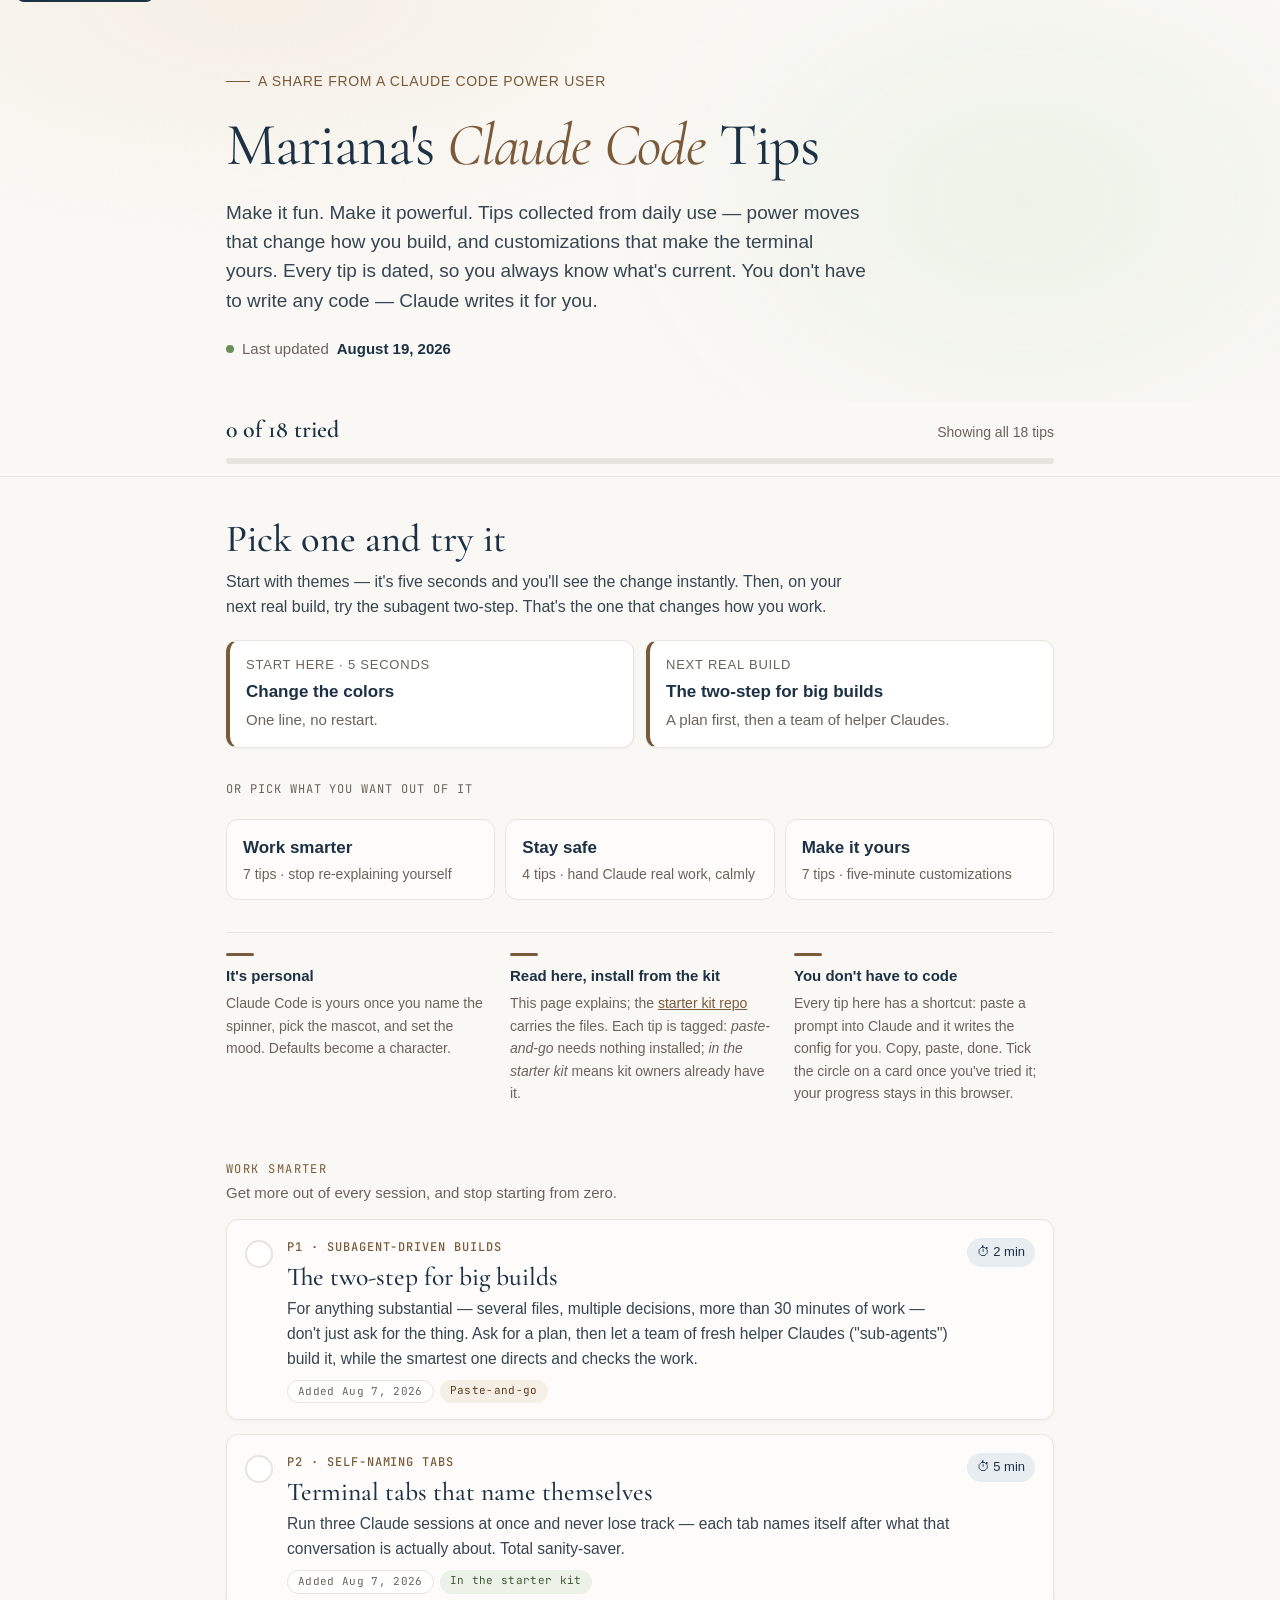
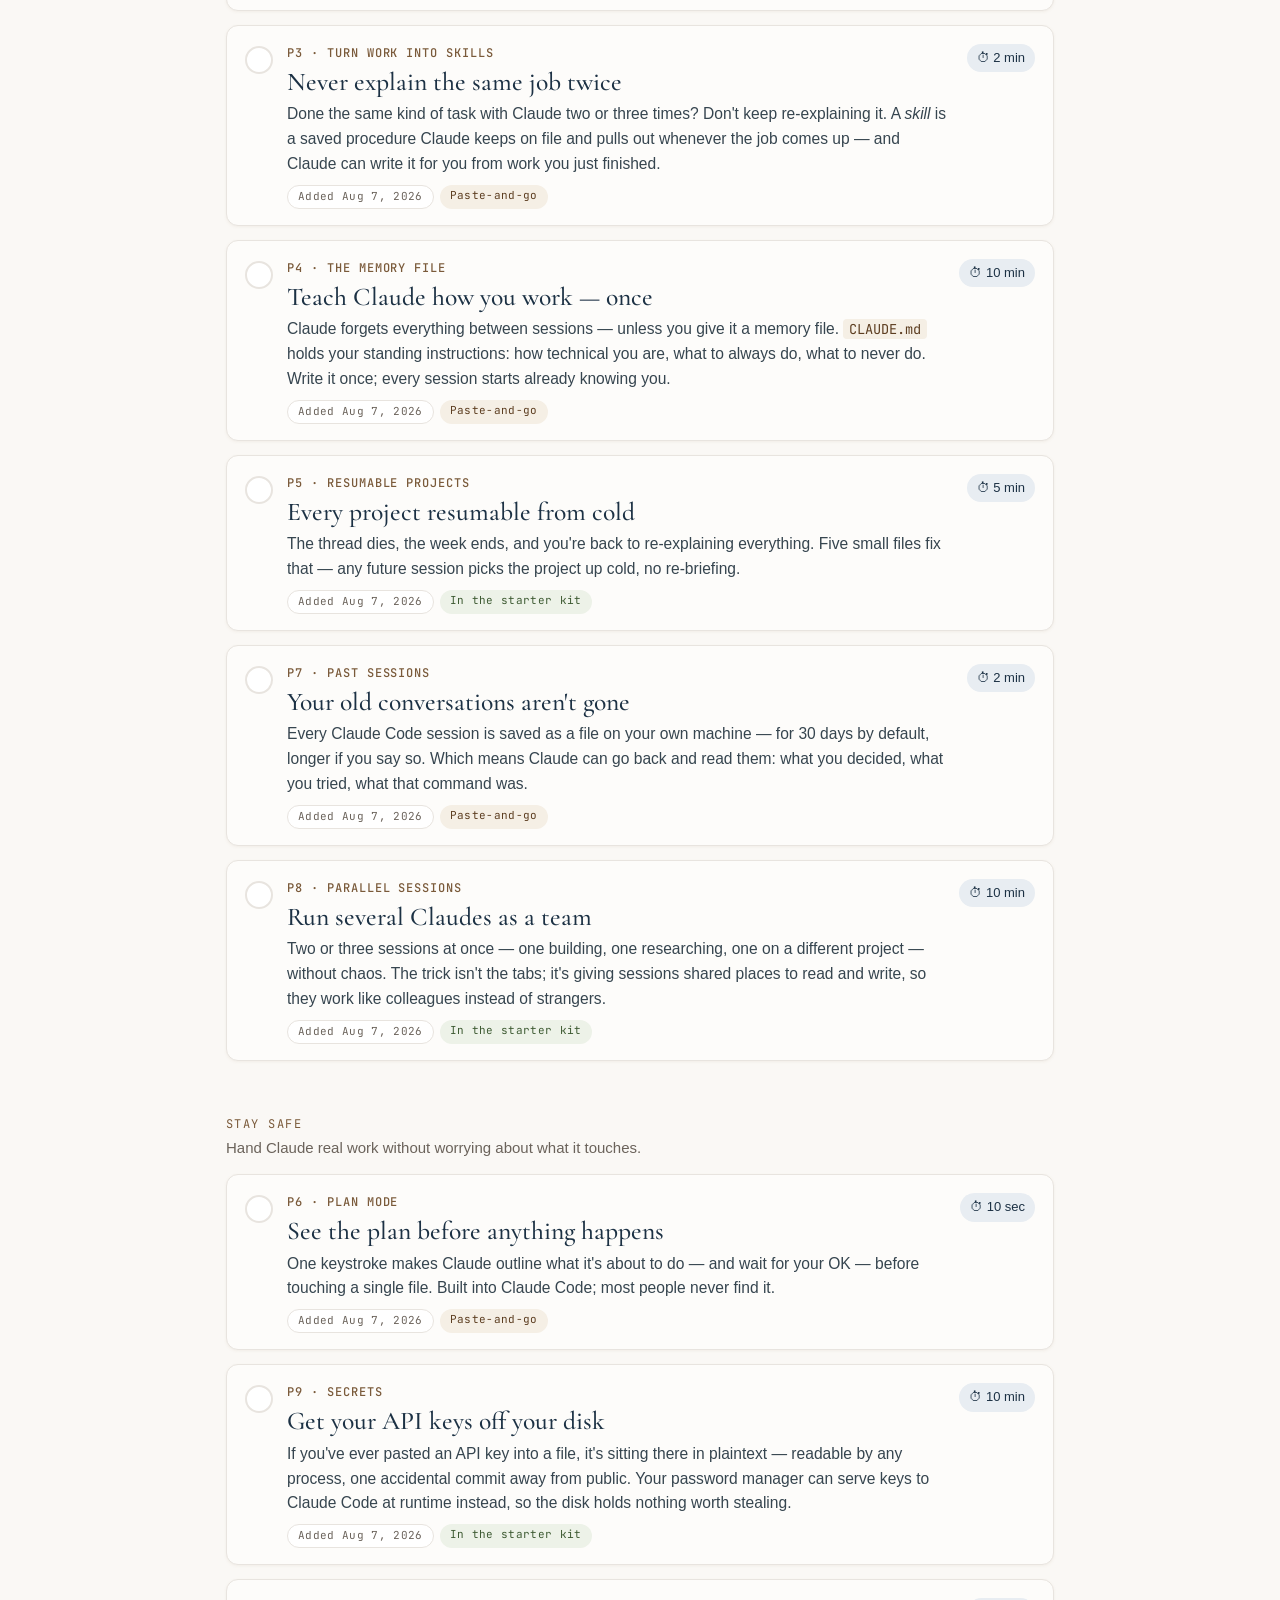
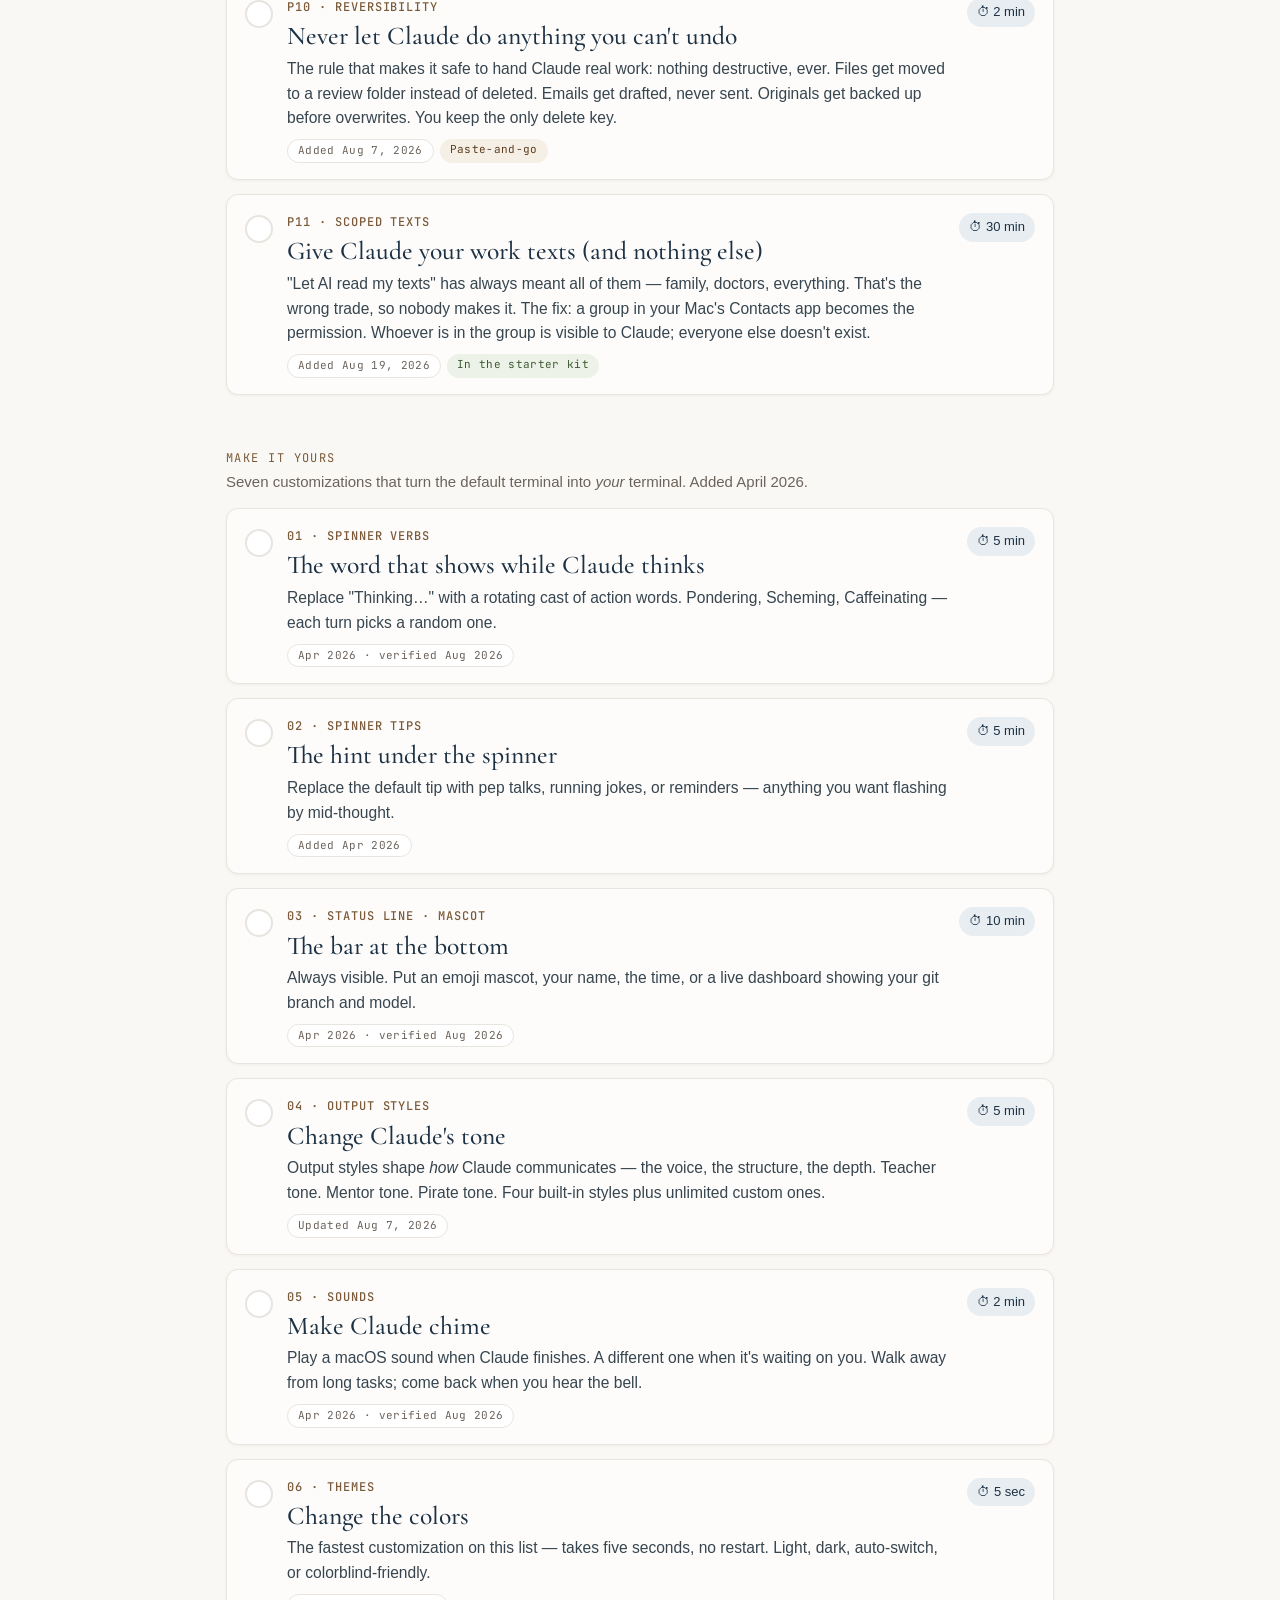
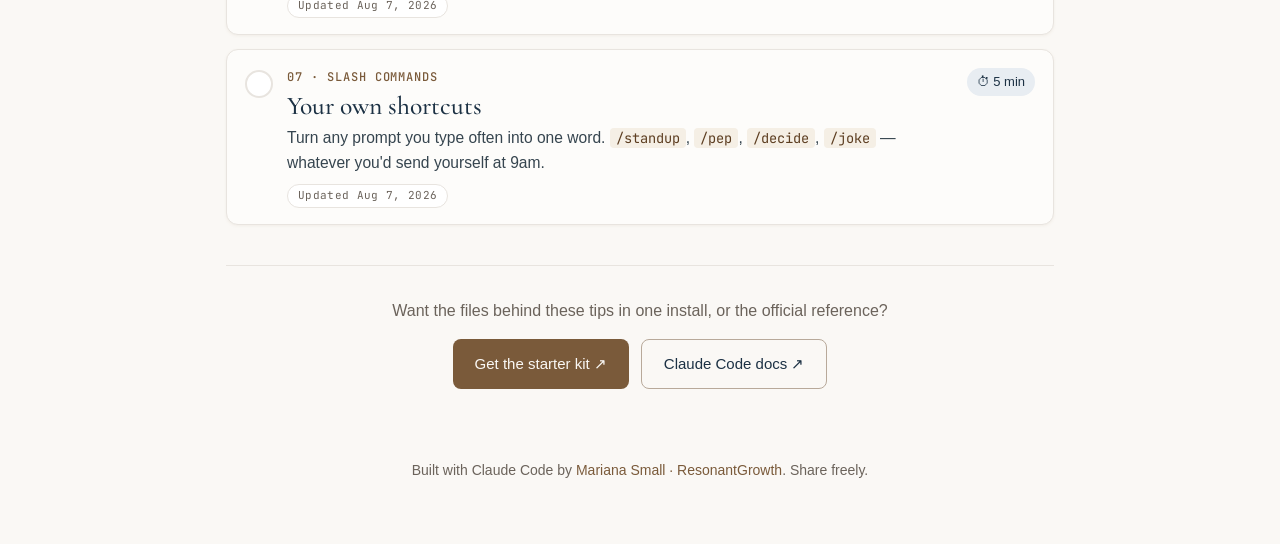
==== site-v2/index.html @ 562472c1 "Add step-card draft of the tips site (site-v2) Same 18 tips, every paste-ready command byte-identica" ====
<!DOCTYPE html>
<html lang="en" data-theme="light">
<head>
  <meta charset="UTF-8">
  <meta name="viewport" content="width=device-width, initial-scale=1.0">
  <title>Mariana's Claude Code Tips — make it fun, make it powerful</title>
  <meta name="description" content="A living, dated collection of Claude Code tips from daily use: power moves like subagent-driven builds and self-naming tabs, plus fun customizations — spinner verbs, mascots, sounds, themes. Copy-paste ready.">

  <meta property="og:title" content="Mariana's Claude Code Tips">
  <meta property="og:description" content="Make it fun. Make it powerful. Dated, copy-paste-ready Claude Code tips from daily use.">
  <meta property="og:type" content="website">

  <link rel="preconnect" href="https://fonts.googleapis.com">
  <link rel="preconnect" href="https://fonts.gstatic.com" crossorigin>
  <link href="https://fonts.googleapis.com/css2?family=Cormorant+Garamond:wght@400;500;600&family=JetBrains+Mono:wght@400;500&display=swap" rel="stylesheet">

  <!--
    Step-card draft (2026-10-10). Built with the step-card-builder skill from site/index.html.
    Same 18 tips, same paste-ready text, same anchor ids. Restructured into goal buckets.
    DRAFT PREVIEW ONLY: the live site is still site/index.html.
  -->
  <style>
    :root {
      /* Mariana's site palette (unchanged from site/index.html) */
      --color-navy: #1C3144;
      --color-navy-medium: #2A4A66;
      --color-navy-wash: #E8EDF2;
      --color-linen: #FAF8F5;
      --color-ivory: #FDFCFA;
      --color-cognac: #7A5A3A;
      --color-cognac-dark: #5C3D20;
      --color-cognac-wash: #F5EFE5;
      --color-sage: #6B8F5B;
      --color-sage-dark: #3D5A32;
      --color-sage-wash: #EDF2E8;
      --color-warm-grey: #6B635B;
      --color-warm-grey-light: #E8E4DF;
      --color-charcoal: #36454F;

      /* Step-card tokens mapped onto the palette */
      --bg: #FAF8F5;
      --surface: var(--color-ivory);
      --surface-2: #FFFFFF;
      --ink: var(--color-navy);
      --body: var(--color-charcoal);
      --muted: var(--color-warm-grey);
      --line: var(--color-warm-grey-light);
      --accent: var(--color-cognac);
      --accent-dark: var(--color-cognac-dark);
      --accent-soft: var(--color-cognac-wash);
      --done: var(--color-sage);
      --done-soft: var(--color-sage-wash);
      --tip-bg: var(--color-sage-wash);
      --tip-border: var(--color-sage);
      --code-bg: var(--color-navy-wash);
      --code-ink: var(--color-navy);
      --btn: var(--color-navy);
      --btn-ink: var(--color-linen);

      --font-display: 'Cormorant Garamond', 'Georgia', serif;
      --font-body: -apple-system, BlinkMacSystemFont, 'Segoe UI', 'Helvetica Neue', Arial, sans-serif;
      --font-mono: 'JetBrains Mono', 'SF Mono', 'Menlo', monospace;

      --radius: 0.75rem;
      --shadow-subtle: 0 1px 3px rgba(139, 109, 76, 0.08);
      --shadow-medium: 0 4px 12px rgba(139, 109, 76, 0.10);
    }

    * { box-sizing: border-box; }
    [hidden] { display: none !important; }
    html { scroll-behavior: smooth; }
    html, body { margin: 0; overflow-x: clip; } /* clip, not hidden: hidden breaks the sticky progress bar */
    body {
      font-family: var(--font-body);
      font-size: 1rem;
      line-height: 1.6;
      color: var(--body);
      background: var(--bg);
      -webkit-font-smoothing: antialiased;
    }
    button { font: inherit; color: inherit; }
    a { color: var(--accent); }
    a:hover { color: var(--accent-dark); }
    :focus-visible { outline: 2px solid var(--color-navy-medium); outline-offset: 2px; }

    .wrap { max-width: 860px; margin: 0 auto; padding: 0 16px; }

    .skip-link {
      position: absolute; top: -40px; left: 16px;
      background: var(--color-navy); color: var(--color-linen);
      padding: 8px 16px; border-radius: 8px; z-index: 100; text-decoration: none;
    }
    .skip-link:focus { top: 16px; }

    /* ============== HERO (site identity) ============== */
    .hero {
      background:
        radial-gradient(ellipse 900px 400px at 20% 0%, var(--color-cognac-wash) 0%, transparent 60%),
        radial-gradient(ellipse 700px 500px at 80% 50%, var(--color-sage-wash) 0%, transparent 60%),
        var(--color-linen);
      padding: 4rem 0 2.5rem;
    }
    .hero-eyebrow {
      display: inline-flex; align-items: center; gap: 0.5rem;
      font-size: 0.875rem; font-weight: 500; letter-spacing: 0.05em; text-transform: uppercase;
      color: var(--accent); margin-bottom: 1.25rem;
    }
    .hero-eyebrow::before { content: ""; width: 24px; height: 1px; background: var(--accent); }
    h1.hero-title {
      font-family: var(--font-display); font-weight: 400;
      font-size: clamp(2rem, 5.5vw, 3.75rem); line-height: 1.08; letter-spacing: -0.02em;
      color: var(--ink); margin: 0 0 1.25rem;
    }
    .hero-title em { font-style: italic; color: var(--accent); }
    .hero-lede { font-size: 1.1875rem; line-height: 1.55; margin: 0 0 1.25rem; max-width: 640px; }
    .hero-updated { display: inline-flex; align-items: center; gap: 0.5rem; margin: 0; font-size: 0.9375rem; color: var(--muted); }
    .hero-updated::before { content: ""; width: 8px; height: 8px; border-radius: 50%; background: var(--color-sage); }
    .hero-updated strong { color: var(--ink); font-weight: 600; }

    /* ============== PROGRESS HEADER ============== */
    .progress {
      position: sticky; top: 0; z-index: 20;
      background: rgba(250, 248, 245, 0.96);
      border-bottom: 1px solid var(--line);
      padding: 10px 0 12px;
      backdrop-filter: blur(6px);
    }
    .progress-row { display: flex; justify-content: space-between; align-items: baseline; gap: 12px; flex-wrap: wrap; }
    .progress .count { font-family: var(--font-display); font-size: 1.5rem; font-weight: 600; color: var(--ink); margin: 0; }
    .progress .where { color: var(--muted); font-size: 0.875rem; }
    .bar { height: 6px; background: var(--line); border-radius: 99px; margin-top: 8px; overflow: hidden; }
    .bar span { display: block; height: 100%; width: 0; background: var(--done); border-radius: 99px; transition: width .4s ease; }

    /* ============== START SCREEN ============== */
    .start { padding: 2.5rem 0 1rem; }
    .start h2 {
      font-family: var(--font-display); font-weight: 500;
      font-size: clamp(1.75rem, 3.5vw, 2.4rem); color: var(--ink); margin: 0 0 0.5rem; line-height: 1.15;
    }
    .start > p { margin: 0 0 1.25rem; max-width: 640px; }
    .quick { display: grid; grid-template-columns: 1fr; gap: 12px; margin-bottom: 2rem; }
    @media (min-width: 640px) { .quick { grid-template-columns: 1fr 1fr; } }
    .quick a {
      display: block; text-decoration: none; color: var(--ink);
      background: var(--surface-2); border: 1px solid var(--line); border-left: 4px solid var(--accent);
      border-radius: var(--radius); padding: 14px 16px; min-height: 44px; box-shadow: var(--shadow-subtle);
    }
    .quick a:hover, .quick a:focus-visible { border-color: var(--accent); box-shadow: var(--shadow-medium); }
    .quick small { display: block; color: var(--muted); font-size: 0.8125rem; text-transform: uppercase; letter-spacing: 0.06em; }
    .quick b { display: block; font-size: 1.0625rem; margin: 2px 0; }
    .quick span { color: var(--muted); font-size: 0.9375rem; }

    .pick-label { font-family: var(--font-mono); font-size: 0.75rem; text-transform: uppercase; letter-spacing: 0.08em; color: var(--muted); margin: 0 0 10px; }
    .buckets { display: grid; grid-template-columns: 1fr; gap: 10px; }
    @media (min-width: 640px) { .buckets { grid-template-columns: repeat(3, 1fr); } }
    .bucket-btn {
      text-align: left; cursor: pointer; background: var(--surface); color: var(--ink);
      border: 1px solid var(--line); border-radius: var(--radius); padding: 14px 16px; min-height: 44px;
      transition: border-color .15s, background .15s;
    }
    .bucket-btn:hover { border-color: var(--accent); }
    .bucket-btn[aria-pressed="true"] { background: var(--color-navy); color: var(--color-linen); border-color: var(--color-navy); }
    .bucket-btn[aria-pressed="true"] span { color: rgba(250, 248, 245, 0.8); }
    .bucket-btn b { display: block; font-size: 1.0625rem; }
    .bucket-btn span { display: block; font-size: 0.875rem; color: var(--muted); margin-top: 2px; }
    .show-all { margin-top: 10px; background: none; border: 0; padding: 10px 0; min-height: 44px; color: var(--accent); text-decoration: underline; cursor: pointer; }

    .about { display: grid; grid-template-columns: 1fr; gap: 14px; margin: 2rem 0 0; padding: 1.25rem 0 0; border-top: 1px solid var(--line); }
    @media (min-width: 768px) { .about { grid-template-columns: repeat(3, 1fr); gap: 24px; } }
    .about h3 { font-size: 0.9375rem; color: var(--ink); margin: 0 0 4px; }
    .about h3::before { content: ""; display: block; width: 28px; height: 3px; background: var(--accent); margin-bottom: 8px; border-radius: 2px; }
    .about p { font-size: 0.875rem; color: var(--muted); margin: 0; }

    /* ============== BUCKETS + CARDS ============== */
    .bucket { padding-top: 1.5rem; scroll-margin-top: 80px; }
    .section-label {
      font-family: var(--font-mono); font-size: 0.75rem; letter-spacing: 0.12em; text-transform: uppercase;
      color: var(--accent); margin: 1rem 0 2px;
    }
    .bucket-lede { color: var(--muted); margin: 0 0 14px; font-size: 0.9375rem; }

    .card {
      background: var(--surface); border: 1px solid var(--line); border-radius: var(--radius);
      margin-bottom: 14px; box-shadow: var(--shadow-subtle); transition: border-color .15s;
      scroll-margin-top: 80px;
    }
    .card:hover, .card:focus-within { border-color: var(--color-taupe, #B8A99A); }
    .card-head { display: grid; grid-template-columns: auto 1fr auto; gap: 14px; padding: 18px 18px 16px; cursor: pointer; align-items: start; }
    .check {
      width: 28px; height: 28px; min-width: 28px; border-radius: 50%; border: 2px solid var(--color-warm-grey-light);
      background: var(--surface-2); cursor: pointer; display: grid; place-items: center; margin-top: 2px; padding: 0;
      position: relative;
    }
    .check::after { content: ""; position: absolute; inset: -8px; }
    .card:hover .check { border-color: var(--accent); }
    .check svg { width: 14px; height: 14px; opacity: 0; }
    .card.done .check { background: var(--done); border-color: var(--done); }
    .card.done .check svg { opacity: 1; }
    .eyebrow { font-family: var(--font-mono); font-size: 0.75rem; letter-spacing: 0.08em; text-transform: uppercase; color: var(--accent); font-weight: 500; }
    .title { font-family: var(--font-display); font-size: 1.6rem; font-weight: 500; line-height: 1.15; color: var(--ink); margin: 4px 0 6px; }
    .card.done .title { color: var(--muted); }
    .hook { margin: 0; font-size: 0.975rem; }
    .meta { margin-top: 8px; display: flex; flex-wrap: wrap; gap: 6px; }
    .date-pill, .path-badge {
      display: inline-block; padding: 2px 10px; border-radius: 999px;
      font-family: var(--font-mono); font-size: 0.6875rem; letter-spacing: 0.03em;
    }
    .date-pill { border: 1px solid var(--line); background: var(--surface-2); color: var(--muted); }
    .path-paste { background: var(--color-cognac-wash); color: var(--color-cognac-dark); }
    .path-kit { background: var(--color-sage-wash); color: var(--color-sage-dark); }
    .head-right { display: flex; gap: 8px; align-items: center; justify-content: flex-end; }
    .badge { background: var(--color-navy-wash); color: var(--ink); border-radius: 99px; padding: 4px 10px; font-size: 0.8125rem; white-space: nowrap; }
    .done-chip { display: none; background: var(--done-soft); color: var(--color-sage-dark); border-radius: 99px; padding: 1px 8px; font-size: 0.6875rem; font-weight: 600; margin-left: 6px; letter-spacing: 0.04em; }
    .card.done .done-chip { display: inline-block; }
    @media (max-width: 560px) {
      .card-head { grid-template-columns: auto 1fr; padding: 16px 14px 14px; gap: 12px; }
      .head-right { grid-column: 2; justify-content: flex-start; }
      .title { font-size: 1.4rem; }
    }

    .card-body { display: none; border-top: 1px solid var(--line); background: var(--surface-2); padding: 4px 18px 20px; border-radius: 0 0 var(--radius) var(--radius); }
    .card.open .card-body { display: block; }
    @media (max-width: 560px) { .card-body { padding: 4px 14px 18px; } }
    .because { background: var(--accent-soft); border-radius: 10px; padding: 10px 12px; margin: 14px 0 6px; }
    .because b { color: var(--accent-dark); }
    .tabs { display: flex; gap: 2px; border-bottom: 1px solid var(--line); overflow-x: auto; scrollbar-width: none; margin: 0 -4px; }
    .tabs::-webkit-scrollbar { display: none; }
    .tab { background: none; border: 0; border-bottom: 2px solid transparent; padding: 12px 10px; cursor: pointer; color: var(--muted); white-space: nowrap; min-height: 44px; }
    .tab[aria-selected="true"] { color: var(--accent-dark); border-bottom-color: var(--accent); font-weight: 600; }
    .panel { display: none; padding-top: 14px; }
    .panel.active { display: block; }
    .panel h3 { font-size: 1.0625rem; color: var(--ink); margin: 6px 0 8px; }
    .panel h4 { font-size: 0.9375rem; color: var(--ink); margin: 18px 0 6px; }
    .panel p { margin: 0 0 12px; }
    .panel ul { padding-left: 1.2rem; margin: 0 0 12px; }
    .panel li { margin-bottom: 4px; }

    /* Paste boxes (light) */
    .prompt-box {
      background: var(--color-ivory); border: 1px solid var(--line); border-radius: 0.5rem;
      padding: 14px 76px 14px 16px; margin: 10px 0 12px; position: relative; font-size: 0.9375rem; line-height: 1.55;
      overflow-wrap: anywhere;
    }
    .prompt-box .slot { background: var(--color-sage-wash); color: var(--ink); padding: 1px 8px; border-radius: 4px; font-weight: 600; font-size: 0.875rem; }
    .prompt-box code { background: var(--color-linen); padding: 1px 6px; border-radius: 4px; font-size: 0.8125rem; font-family: var(--font-mono); }
    .code-wrap { position: relative; margin: 10px 0 12px; }
    pre.code {
      background: var(--code-bg); color: var(--code-ink); border: 1px solid #D5DEE7;
      padding: 14px 76px 14px 16px; border-radius: 0.5rem; overflow-x: auto; margin: 0;
      font-family: var(--font-mono); font-size: 0.8125rem; line-height: 1.65;
    }
    pre.code code { color: inherit; background: transparent; padding: 0; }
    .copy-btn {
      position: absolute; top: 8px; right: 8px; padding: 4px 10px; min-height: 32px; min-width: 56px;
      background: var(--color-navy); color: var(--color-linen); border: 0; border-radius: 4px;
      font-size: 0.75rem; font-weight: 500; cursor: pointer; z-index: 1;
    }
    .copy-btn:hover, .copy-btn:focus-visible { background: var(--accent); }
    .copy-btn.copied { background: var(--color-sage); }
    p code, li code, h3 code, td code, .hook code {
      background: var(--color-cognac-wash); color: var(--color-cognac-dark);
      padding: 1px 6px; border-radius: 4px; font-family: var(--font-mono); font-size: 0.875em; overflow-wrap: anywhere;
    }

    .section-note, .kit-note {
      background: var(--color-sage-wash); border-left: 3px solid var(--color-sage);
      padding: 12px 14px; margin: 12px 0; border-radius: 0 0.5rem 0.5rem 0; font-size: 0.9375rem;
    }
    .section-note strong, .kit-note strong { color: var(--ink); }
    .ex-list { padding-left: 1.2rem; color: var(--muted); font-size: 0.9375rem; }
    .muted-note { font-size: 0.9375rem; color: var(--muted); }
    .docs-link { margin-top: 16px !important; padding-top: 12px; border-top: 1px dashed var(--line); font-size: 0.875rem; }
    .docs-link a { text-decoration: none; font-weight: 500; }
    .docs-link a:hover { text-decoration: underline; }

    /* Terminal preview, light version of the site's preview box */
    .preview {
      background: var(--code-bg); border: 1px solid #D5DEE7; border-radius: var(--radius);
      padding: 16px; margin: 4px 0 16px; color: var(--ink);
      font-family: var(--font-mono); font-size: 0.8125rem; line-height: 1.7; position: relative; overflow-x: auto;
    }
    .preview::before {
      content: ""; position: absolute; top: 12px; left: 14px; width: 52px; height: 12px;
      background:
        radial-gradient(circle at 6px 6px, #FF5F57 5px, transparent 5px),
        radial-gradient(circle at 24px 6px, #FEBC2E 5px, transparent 5px),
        radial-gradient(circle at 42px 6px, #28C840 5px, transparent 5px);
    }
    .preview-cap { display: block; font-family: var(--font-body); font-size: 0.75rem; text-transform: uppercase; letter-spacing: 0.08em; color: var(--muted); text-align: right; margin-top: -4px; }
    .preview-body { margin-top: 18px; }
    .preview-line { display: block; }
    .preview-line .prompt { color: var(--color-sage-dark); }
    .preview-line .dim { color: #5E6B78; }
    .preview-line .accent { color: var(--accent-dark); font-weight: 500; }
    .preview-line .pulse { display: inline-block; color: var(--accent); animation: pulse 1.4s ease-in-out infinite; }
    @keyframes pulse { 0%, 100% { opacity: 0.6; } 50% { opacity: 1; } }

    /* Theme swatches + sound list (from the site) */
    .theme-swatches { display: grid; grid-template-columns: repeat(2, 1fr); gap: 8px; margin: 4px 0 14px; }
    @media (min-width: 500px) { .theme-swatches { grid-template-columns: repeat(4, 1fr); } }
    .swatch { aspect-ratio: 1.6; border-radius: 0.5rem; box-shadow: var(--shadow-subtle); display: flex; align-items: flex-end; padding: 8px; font-family: var(--font-mono); font-size: 0.6875rem; color: rgba(255,255,255,0.92); font-weight: 500; }
    .swatch.light { color: var(--ink); }
    .swatch-dark { background: linear-gradient(135deg, #1C3144 0%, #0A1620 100%); }
    .swatch-light { background: linear-gradient(135deg, #FAF8F5 0%, #E8E4DF 100%); border: 1px solid var(--line); }
    .swatch-auto { background: linear-gradient(90deg, #1C3144 50%, #FAF8F5 50%); color: #D4A574; text-shadow: 0 1px 2px rgba(0,0,0,0.3); }
    .swatch-dark-dalt { background: linear-gradient(135deg, #1B3A5C 0%, #0F1E35 100%); }
    .swatch-light-dalt { background: linear-gradient(135deg, #F5F0E8 0%, #E0D4C2 100%); }
    .swatch-dark-ansi { background: linear-gradient(135deg, #2E1A47 0%, #0A0520 100%); }
    .swatch-light-ansi { background: linear-gradient(135deg, #FBF5E8 0%, #E8DCC0 100%); }
    .sound-list { display: grid; grid-template-columns: repeat(2, 1fr); gap: 8px; margin: 4px 0 14px; list-style: none; padding: 0 !important; }
    .sound-item { display: flex; align-items: center; gap: 8px; padding: 8px 12px; background: var(--color-linen); border: 1px solid var(--line); border-radius: 0.5rem; font-size: 0.875rem; color: var(--ink); margin: 0 !important; }
    .sound-item .wave { display: inline-flex; align-items: center; gap: 2px; }
    .sound-item .wave span { display: inline-block; width: 2px; background: var(--accent); border-radius: 1px; }
    .sound-item .wave span:nth-child(1) { height: 6px; }
    .sound-item .wave span:nth-child(2) { height: 10px; }
    .sound-item .wave span:nth-child(3) { height: 14px; }
    .sound-item .wave span:nth-child(4) { height: 8px; }
    .sound-item .wave span:nth-child(5) { height: 4px; }
    .table-scroll { overflow-x: auto; }
    .theme-table { width: 100%; border-collapse: collapse; margin: 8px 0 12px; font-size: 0.9375rem; }
    .theme-table th, .theme-table td { padding: 8px 12px; text-align: left; border-bottom: 1px solid var(--line); }
    .theme-table th { font-weight: 600; color: var(--ink); font-size: 0.8125rem; letter-spacing: 0.04em; text-transform: uppercase; }

    .btn { background: var(--btn); color: var(--btn-ink); border: 0; border-radius: 0.5rem; padding: 12px 18px; cursor: pointer; min-height: 44px; font-weight: 500; }
    .btn:hover { background: var(--accent); }
    .card-foot { border-top: 1px solid var(--line); margin-top: 18px; padding-top: 14px; display: flex; align-items: center; justify-content: space-between; gap: 12px; flex-wrap: wrap; }
    .card-foot p { font-size: 0.875rem; color: var(--muted); margin: 0; }


    /* ============== CLOSING + FOOTER (light) ============== */
    .closing { margin-top: 2.5rem; padding: 2rem 0; border-top: 1px solid var(--line); text-align: center; }
    .closing p { color: var(--muted); margin: 0 0 1rem; }
    .closing-links { display: flex; justify-content: center; flex-wrap: wrap; gap: 12px; }
    .btn-primary, .btn-ghost { display: inline-flex; align-items: center; padding: 12px 22px; border-radius: 0.5rem; font-weight: 500; text-decoration: none; min-height: 44px; font-size: 0.9375rem; }
    .btn-primary { background: var(--accent); color: var(--color-linen); }
    .btn-primary:hover { background: var(--accent-dark); color: var(--color-linen); }
    .btn-ghost { color: var(--ink); border: 1px solid var(--color-taupe, #B8A99A); }
    .btn-ghost:hover { border-color: var(--ink); color: var(--ink); }
    footer { padding: 1.5rem 0 3rem; font-size: 0.875rem; color: var(--muted); text-align: center; }
    footer a { text-decoration: none; }
    footer a:hover { text-decoration: underline; }

    @media (prefers-reduced-motion: reduce) {
      *, *::before, *::after { animation-duration: 0.01ms !important; transition-duration: 0.01ms !important; }
      html { scroll-behavior: auto; }
    }
    @media print {
      .progress, .start { display: none; }
      .card-body { display: block !important; }
      .panel { display: block !important; }
    }
  </style>
</head>
<body>
  <a class="skip-link" href="#main">Skip to content</a>

  <header class="hero">
    <div class="wrap">
      <div class="hero-eyebrow">A share from a Claude Code power user</div>
      <h1 class="hero-title">Mariana's <em>Claude Code</em> Tips</h1>
      <p class="hero-lede">
        Make it fun. Make it powerful. Tips collected from daily use — power moves that change how you build,
        and customizations that make the terminal yours. Every tip is dated, so you always know what's current.
        You don't have to write any code — Claude writes it for you.
      </p>
      <p class="hero-updated">Last updated <strong>August 19, 2026</strong></p>
    </div>
  </header>

  <div class="progress" aria-live="polite">
    <div class="wrap">
      <div class="progress-row">
        <p class="count" id="countLabel">0 of 18 tried</p>
        <span class="where" id="whereLabel">Showing all 18 tips</span>
      </div>
      <div class="bar" role="progressbar" aria-label="Tips tried" aria-valuemin="0" aria-valuemax="18" aria-valuenow="0" id="bar"><span></span></div>
    </div>
  </div>

  <main id="main" class="wrap">

    <!-- ============ START SCREEN ============ -->
    <section class="start" id="start" aria-labelledby="h-start">
      <h2 id="h-start">Pick one and try it</h2>
      <p>Start with themes — it's five seconds and you'll see the change instantly. Then, on your next real build, try the subagent two-step. That's the one that changes how you work.</p>
      <div class="quick">
        <a href="#themes"><small>Start here · 5 seconds</small><b>Change the colors</b><span>One line, no restart.</span></a>
        <a href="#subagent-builds"><small>Next real build</small><b>The two-step for big builds</b><span>A plan first, then a team of helper Claudes.</span></a>
      </div>

      <p class="pick-label" id="pick-label">Or pick what you want out of it</p>
      <div class="buckets" role="group" aria-labelledby="pick-label">
        <button class="bucket-btn" data-pick="smarter" aria-pressed="false"><b>Work smarter</b><span>7 tips · stop re-explaining yourself</span></button>
        <button class="bucket-btn" data-pick="safe" aria-pressed="false"><b>Stay safe</b><span>4 tips · hand Claude real work, calmly</span></button>
        <button class="bucket-btn" data-pick="yours" aria-pressed="false"><b>Make it yours</b><span>7 tips · five-minute customizations</span></button>
      </div>
      <button class="show-all" id="showAll" hidden>Show all 18 tips</button>

      <div class="about">
        <div>
          <h3>It's personal</h3>
          <p>Claude Code is yours once you name the spinner, pick the mascot, and set the mood. Defaults become a character.</p>
        </div>
        <div>
          <h3>Read here, install from the kit</h3>
          <p>This page explains; the <a href="https://github.com/marianasmall/claude-code-starter-kit" target="_blank" rel="noopener noreferrer">starter kit repo</a> carries the files. Each tip is tagged: <em>paste-and-go</em> needs nothing installed; <em>in the starter kit</em> means kit owners already have it.</p>
        </div>
        <div>
          <h3>You don't have to code</h3>
          <p>Every tip here has a shortcut: paste a prompt into Claude and it writes the config for you. Copy, paste, done. Tick the circle on a card once you've tried it; your progress stays in this browser.</p>
        </div>
      </div>
    </section>

    <!-- ================================================================ -->
    <!-- BUCKET 1: WORK SMARTER (keeps the old #powerful anchor)          -->
    <!-- ================================================================ -->
    <section class="bucket" id="powerful" data-bucket="smarter" aria-labelledby="h-smarter">
      <div class="section-label" id="h-smarter">Work smarter</div>
      <p class="bucket-lede">Get more out of every session, and stop starting from zero.</p>

      <!-- P1 -->
      <article class="card" id="subagent-builds" data-step="P1" data-first-tab="do">
        <div class="card-head" tabindex="0" aria-expanded="false">
          <button class="check" aria-pressed="false" aria-label="Mark P1 as tried"><svg viewBox="0 0 16 16" fill="none" stroke="#fff" stroke-width="2.4"><path d="M3 8.5l3 3 7-7"/></svg></button>
          <div>
            <div class="eyebrow">P1 · Subagent-driven builds <span class="done-chip">Tried</span></div>
            <h3 class="title">The two-step for big builds</h3>
            <p class="hook">For anything substantial — several files, multiple decisions, more than 30 minutes of work — don't just ask for the thing. Ask for a plan, then let a team of fresh helper Claudes ("sub-agents") build it, while the smartest one directs and checks the work.</p>
            <div class="meta"><span class="date-pill">Added Aug 7, 2026</span><span class="path-badge path-paste">Paste-and-go</span></div>
          </div>
          <div class="head-right"><span class="badge">⏱ 2 min</span></div>
        </div>
        <div class="card-body">
          <p class="because"><b>Because:</b> one Claude that builds and checks its own work will miss its own mistakes. A plan plus a reviewer that never saw the work won't.</p>
          <div class="tabs" role="tablist">
            <button class="tab" role="tab" data-tab="do">Do it</button>
            <button class="tab" role="tab" data-tab="why">Why it matters</button>
            <button class="tab" role="tab" data-tab="short">Shortcuts</button>
          </div>
          <section class="panel" data-panel="do">
            <h3>Paste this into your next Claude Code session</h3>
            <p>For any substantial build, use this two-step instead of just asking for the thing:</p>
            <div class="prompt-box">
              <button class="copy-btn" data-copy="p8">Copy</button>
              <div id="p8">Write an implementation plan, then execute it subagent-driven.</div>
            </div>
            <p class="section-note"><strong>Prerequisite:</strong> the <strong>superpowers</strong> plugin — a free add-on pack that teaches Claude this way of working. Don't have it? Just ask: <em>"install the superpowers plugin"</em> — Claude handles it.</p>
            <div class="card-foot"><p>Tried it on a build? Tick it off.</p><button class="btn mark">I tried it</button></div>
          </section>
          <section class="panel" data-panel="why">
            <div class="preview" aria-hidden="true">
              <span class="preview-cap">What you'll see</span>
              <div class="preview-body">
                <span class="preview-line"><span class="prompt">&gt;</span> Write an implementation plan, then execute it subagent-driven.</span>
                <span class="preview-line"><span class="pulse">⠋</span> <span class="accent">Planning…</span> <span class="dim">12 tasks mapped</span></span>
                <span class="preview-line"><span class="dim">→ Task 1 · fresh sub-agent builds &amp; self-reviews</span></span>
                <span class="preview-line"><span class="dim">→ reviewer agent (never saw the work) checks it</span></span>
                <span class="preview-line"><span class="accent">✓ Task 1 approved</span> <span class="dim">· dispatching Task 2</span></span>
              </div>
            </div>
            <p><strong>What it does:</strong> Claude first writes a detailed implementation plan — every task with exact files, values, and test steps — then executes it by dispatching a <em>fresh</em> sub-agent per task. Each one gets a written brief, builds, and self-reviews; then a separate reviewer that never saw the work happen tries to poke holes in it before the next task starts. The main session only coordinates — it never writes or reviews the code itself. Fresh eyes catch what the author can't.</p>
            <p><strong>Why it saves money too:</strong> the smartest model does the planning and checking, while cheaper, faster agents do the labor. Best of both.</p>
          </section>
          <section class="panel" data-panel="short">
            <h3>Make it your standing default</h3>
            <h4>Never remember the phrase again</h4>
            <p>Tell Claude Code:</p>
            <div class="code-wrap">
              <button class="copy-btn" data-copy="c8">Copy</button>
              <pre class="code"><code id="c8">Make this the standing default for big builds — add it to my CLAUDE.md.</code></pre>
            </div>
            <p>Claude adds the rule to your <code>CLAUDE.md</code> — the memory file where Claude keeps your standing instructions — and every future build big enough to qualify uses the two-step automatically. You can always opt out per build ("quick and dirty, inline").</p>
            <p class="docs-link"><a href="https://code.claude.com/docs/en/plugins" target="_blank" rel="noopener noreferrer">📖 Official docs: Plugins ↗</a></p>
          </section>
        </div>
      </article>

      <!-- P2 -->
      <article class="card" id="tab-names" data-step="P2" data-first-tab="do">
        <div class="card-head" tabindex="0" aria-expanded="false">
          <button class="check" aria-pressed="false" aria-label="Mark P2 as tried"><svg viewBox="0 0 16 16" fill="none" stroke="#fff" stroke-width="2.4"><path d="M3 8.5l3 3 7-7"/></svg></button>
          <div>
            <div class="eyebrow">P2 · Self-naming tabs <span class="done-chip">Tried</span></div>
            <h3 class="title">Terminal tabs that name themselves</h3>
            <p class="hook">Run three Claude sessions at once and never lose track — each tab names itself after what that conversation is actually about. Total sanity-saver.</p>
            <div class="meta"><span class="date-pill">Added Aug 7, 2026</span><span class="path-badge path-kit">In the starter kit</span></div>
          </div>
          <div class="head-right"><span class="badge">⏱ 5 min</span></div>
        </div>
        <div class="card-body">
          <p class="because"><b>Because:</b> with three sessions open, the tab name is the only thing telling you which one you're typing into.</p>
          <div class="tabs" role="tablist">
            <button class="tab" role="tab" data-tab="do">Do it</button>
            <button class="tab" role="tab" data-tab="short">Shortcuts</button>
            <button class="tab" role="tab" data-tab="further">Go further</button>
          </div>
          <section class="panel" data-panel="do">
            <h3>Paste this into Claude Code — it installs itself</h3>
            <p>One paste and your Claude does the setup for you:</p>
            <div class="prompt-box">
              <button class="copy-btn" data-copy="p9">Copy</button>
              <div id="p9">Set up the statusline from https://github.com/marianasmall/claude-code-starter-kit — copy examples/statusline.sh to ~/.claude/statusline.sh, make it executable, and wire the statusLine block into my ~/.claude/settings.json. Don't overwrite anything I already have; if I already have a statusline, show me what to merge.</div>
            </div>
            <p>Needs a reasonably current Claude Code and a small helper tool called <code>jq</code>. If <code>jq</code> is missing, Claude will tell you and help you install it.</p>
            <div class="preview" aria-hidden="true">
              <span class="preview-cap">What you'll see</span>
              <div class="preview-body">
                <span class="preview-line"><span class="dim">Terminal tabs:</span></span>
                <span class="preview-line"><span class="accent">▸ 🔧 statusline-fix</span>&nbsp;&nbsp;<span class="dim">▸ 📊 q3-report</span>&nbsp;&nbsp;<span class="dim">▸ ✈️ trip-planning</span></span>
                <span class="preview-line">&nbsp;</span>
                <span class="preview-line"><span class="dim">Each session named by what it's working on — automatically.</span></span>
              </div>
            </div>
            <div class="card-foot"><p>Tabs naming themselves? Tick it off.</p><button class="btn mark">I tried it</button></div>
          </section>
          <section class="panel" data-panel="short">
            <div class="kit-note">
              <strong>Already installed the starter kit?</strong> You have this — just run <code>/plugin update kit</code>, then run <code>/kit:verify</code>, and the name tags come along.
            </div>
            <h3>Or grab the whole starter kit</h3>
            <h4>Two commands, full setup</h4>
            <p>The kit was built to be the answer to "how do you use Claude Code?" — statusline, sounds, and more, installed as a plugin:</p>
            <div class="code-wrap">
              <button class="copy-btn" data-copy="c9">Copy</button>
              <pre class="code"><code id="c9">/plugin marketplace add https://github.com/marianasmall/claude-code-starter-kit
/plugin install kit@claude-code-starter-kit</code></pre>
            </div>
            <p>Installing as a plugin means updates flow to you: when new goodies land in the kit, run <code>/plugin update kit</code>, then run <code>/kit:verify</code>, and you're current. Not sure which plugins and connectors are worth adding? The kit's <a href="https://github.com/marianasmall/claude-code-starter-kit/blob/main/docs/choosing-plugins-and-connectors-primer.md" target="_blank" rel="noopener noreferrer">plugins and connectors primer</a> walks through it.</p>
          </section>
          <section class="panel" data-panel="further">
            <p><strong>Related:</strong> <a href="#status-line">Fun 03 — the mascot status line</a> lives in the same bar. The kit's statusline and the mascot are cousins; you can merge them.</p>
            <p class="docs-link"><a href="https://code.claude.com/docs/en/statusline" target="_blank" rel="noopener noreferrer">📖 Official docs: Status line ↗</a></p>
          </section>
        </div>
      </article>

      <!-- P3 -->
      <article class="card" id="skill-extraction" data-step="P3" data-first-tab="do">
        <div class="card-head" tabindex="0" aria-expanded="false">
          <button class="check" aria-pressed="false" aria-label="Mark P3 as tried"><svg viewBox="0 0 16 16" fill="none" stroke="#fff" stroke-width="2.4"><path d="M3 8.5l3 3 7-7"/></svg></button>
          <div>
            <div class="eyebrow">P3 · Turn work into skills <span class="done-chip">Tried</span></div>
            <h3 class="title">Never explain the same job twice</h3>
            <p class="hook">Done the same kind of task with Claude two or three times? Don't keep re-explaining it. A <em>skill</em> is a saved procedure Claude keeps on file and pulls out whenever the job comes up — and Claude can write it for you from work you just finished.</p>
            <div class="meta"><span class="date-pill">Added Aug 7, 2026</span><span class="path-badge path-paste">Paste-and-go</span></div>
          </div>
          <div class="head-right"><span class="badge">⏱ 2 min</span></div>
        </div>
        <div class="card-body">
          <p class="because"><b>Because:</b> every time you re-explain a job, you pay for the same lesson again.</p>
          <div class="tabs" role="tablist">
            <button class="tab" role="tab" data-tab="do">Do it</button>
            <button class="tab" role="tab" data-tab="why">Why it matters</button>
            <button class="tab" role="tab" data-tab="further">Go further</button>
          </div>
          <section class="panel" data-panel="do">
            <h3>Right after finishing a job you'll do again, paste this</h3>
            <p>While the work is still fresh in the conversation:</p>
            <div class="prompt-box">
              <button class="copy-btn" data-copy="p10">Copy</button>
              <div id="p10">Turn what we just did into a reusable skill: capture the steps, the checks, and the gotchas we hit, so next time I can just ask for it by name.</div>
            </div>
            <div class="card-foot"><p>Saved your first skill? Tick it off.</p><button class="btn mark">I tried it</button></div>
          </section>
          <section class="panel" data-panel="why">
            <div class="preview" aria-hidden="true">
              <span class="preview-cap">What you'll see</span>
              <div class="preview-body">
                <span class="preview-line"><span class="prompt">&gt;</span> That report we just built — turn it into a skill.</span>
                <span class="preview-line"><span class="pulse">⠋</span> <span class="accent">Writing skill…</span></span>
                <span class="preview-line"><span class="accent">✓ Created</span> <span class="dim">~/.claude/skills/monthly-report/</span></span>
                <span class="preview-line">&nbsp;</span>
                <span class="preview-line"><span class="dim">Next month: "run the monthly report" —</span></span>
                <span class="preview-line"><span class="dim">Claude already knows every step.</span></span>
              </div>
            </div>
            <p><strong>The ladder:</strong> a prompt you repeat word-for-word becomes a slash command (<a href="#slash">Fun 07</a>). A whole <em>procedure</em> you repeat — with steps, checks, and judgment calls — becomes a skill. Claude uses it automatically when the job matches, or you call it by name.</p>
            <p><strong>How to know it's skill-worthy:</strong> you've done it two or three times, it has steps you'd forget, and you keep correcting Claude the same way each time. That correction is exactly what belongs in the skill.</p>
          </section>
          <section class="panel" data-panel="further">
            <h3>What a skill looks like inside</h3>
            <h4>Just a folder with instructions</h4>
            <p>A skill lives at <code>~/.claude/skills/[name]/SKILL.md</code> — plain markdown:</p>
            <div class="code-wrap">
              <button class="copy-btn" data-copy="c10">Copy</button>
              <pre class="code"><code id="c10">---
name: monthly-report
description: Build the monthly client report from the analytics exports
---

1. Ask which month we're reporting on
2. Pull the exports from the reports folder
3. Follow last month's structure — sections, tone, charts
4. Flag any metric that moved more than 20% before writing
5. Save the draft as Report_[Month]_[Year].md and open it</code></pre>
            </div>
            <p>You never have to write this by hand — that's what the paste prompt above is for. Claude drafts it from the work you just did together; you just approve it.</p>
            <p class="docs-link"><a href="https://code.claude.com/docs/en/skills" target="_blank" rel="noopener noreferrer">📖 Official docs: Skills ↗</a></p>
          </section>
        </div>
      </article>

      <!-- P4 -->
      <article class="card" id="claude-md" data-step="P4" data-first-tab="do">
        <div class="card-head" tabindex="0" aria-expanded="false">
          <button class="check" aria-pressed="false" aria-label="Mark P4 as tried"><svg viewBox="0 0 16 16" fill="none" stroke="#fff" stroke-width="2.4"><path d="M3 8.5l3 3 7-7"/></svg></button>
          <div>
            <div class="eyebrow">P4 · The memory file <span class="done-chip">Tried</span></div>
            <h3 class="title">Teach Claude how you work — once</h3>
            <p class="hook">Claude forgets everything between sessions — unless you give it a memory file. <code>CLAUDE.md</code> holds your standing instructions: how technical you are, what to always do, what to never do. Write it once; every session starts already knowing you.</p>
            <div class="meta"><span class="date-pill">Added Aug 7, 2026</span><span class="path-badge path-paste">Paste-and-go</span></div>
          </div>
          <div class="head-right"><span class="badge">⏱ 10 min</span></div>
        </div>
        <div class="card-body">
          <p class="because"><b>Because:</b> without it, every session starts with you explaining who you are. Again.</p>
          <div class="tabs" role="tablist">
            <button class="tab" role="tab" data-tab="do">Do it</button>
            <button class="tab" role="tab" data-tab="why">Why it matters</button>
            <button class="tab" role="tab" data-tab="further">Go further</button>
          </div>
          <section class="panel" data-panel="do">
            <h3>Let Claude interview you</h3>
            <p>Paste this into Claude Code and answer its questions:</p>
            <div class="prompt-box">
              <button class="copy-btn" data-copy="p11">Copy</button>
              <div id="p11">Create a CLAUDE.md for me: interview me about how I like to work — my role, how technical I am, what you should always do, and what you should never do — then write the file and tell me how to change it later.</div>
            </div>
            <p>The file lives at <code>~/.claude/CLAUDE.md</code> (applies everywhere) or inside a project folder (applies just there). It's plain text — read it, edit it, delete lines that stop being true.</p>
            <div class="card-foot"><p>Got your memory file? Tick it off.</p><button class="btn mark">I tried it</button></div>
          </section>
          <section class="panel" data-panel="why">
            <div class="preview" aria-hidden="true">
              <span class="preview-cap">Before and after</span>
              <div class="preview-body">
                <span class="preview-line"><span class="dim">// without a memory file</span></span>
                <span class="preview-line">&gt; Please explain simply, I'm not a coder… <span class="dim">(again)</span></span>
                <span class="preview-line">&nbsp;</span>
                <span class="preview-line"><span class="dim">// with one</span></span>
                <span class="preview-line"><span class="accent">✓ CLAUDE.md loaded</span> <span class="dim">· 24 standing instructions</span></span>
                <span class="preview-line">Plain language, backups before edits. Let's go.</span>
              </div>
            </div>
            <p><strong>The compounding trick:</strong> whenever you correct Claude the same way twice, say <em>"add that to my CLAUDE.md."</em> The file gets smarter every week; your sessions stop starting from zero.</p>
          </section>
          <section class="panel" data-panel="further">
            <h3>What actually belongs in it</h3>
            <h4>Four kinds of lines earn their place</h4>
            <ul>
              <li><strong>Who you are</strong> — "Marketing exec, not a coder. Explain what things accomplish, not the syntax."</li>
              <li><strong>Standing rules</strong> — "Always back up a file before overwriting it." "Explain before acting."</li>
              <li><strong>Preferences</strong> — output format, tone, how much detail you want.</li>
              <li><strong>Corrections that keep recurring</strong> — anything you've typed twice belongs here, not in chat.</li>
            </ul>
            <p>Want a filled-in starting shape instead of a blank page? The <a href="https://github.com/marianasmall/claude-code-starter-kit" target="_blank" rel="noopener noreferrer">starter kit</a> ships a <code>CLAUDE.md.template</code>. And the "standing default" upgrade in <a href="#subagent-builds">P1</a> is exactly this: one line in your memory file.</p>
            <p class="docs-link"><a href="https://code.claude.com/docs/en/memory" target="_blank" rel="noopener noreferrer">📖 Official docs: Memory ↗</a></p>
          </section>
        </div>
      </article>

      <!-- P5 -->
      <article class="card" id="resumable-projects" data-step="P5" data-first-tab="do">
        <div class="card-head" tabindex="0" aria-expanded="false">
          <button class="check" aria-pressed="false" aria-label="Mark P5 as tried"><svg viewBox="0 0 16 16" fill="none" stroke="#fff" stroke-width="2.4"><path d="M3 8.5l3 3 7-7"/></svg></button>
          <div>
            <div class="eyebrow">P5 · Resumable projects <span class="done-chip">Tried</span></div>
            <h3 class="title">Every project resumable from cold</h3>
            <p class="hook">The thread dies, the week ends, and you're back to re-explaining everything. Five small files fix that — any future session picks the project up cold, no re-briefing.</p>
            <div class="meta"><span class="date-pill">Added Aug 7, 2026</span><span class="path-badge path-kit">In the starter kit</span></div>
          </div>
          <div class="head-right"><span class="badge">⏱ 5 min</span></div>
        </div>
        <div class="card-body">
          <p class="because"><b>Because:</b> sessions end mid-thought, and re-briefing a project is the part nobody has patience for.</p>
          <div class="tabs" role="tablist">
            <button class="tab" role="tab" data-tab="do">Do it</button>
            <button class="tab" role="tab" data-tab="why">Why it matters</button>
            <button class="tab" role="tab" data-tab="short">Shortcuts</button>
          </div>
          <section class="panel" data-panel="do">
            <h3>Paste this at the start of any real project</h3>
            <p>No installs needed — Claude sets up the files and the habit:</p>
            <div class="prompt-box">
              <button class="copy-btn" data-copy="p12">Copy</button>
              <div id="p12">Set up this project so any future session can pick it up cold: create README.md, PLANNING.md, and CONTEXT-SUMMARY.md with sensible contents for what we're doing, and from now on end every session by updating a handoff.md I can paste into a new thread — current state, what to read first, next action, and traps to avoid.</div>
            </div>
            <p><strong>The payoff moment:</strong> next time a session ends (or dies), you open <code>handoff.md</code>, copy the bottom half, paste it into a fresh thread — and Claude continues like nothing happened.</p>
            <div class="card-foot"><p>Project set up? Tick it off.</p><button class="btn mark">I tried it</button></div>
          </section>
          <section class="panel" data-panel="why">
            <div class="preview" aria-hidden="true">
              <span class="preview-cap">What you'll see</span>
              <div class="preview-body">
                <span class="preview-line"><span class="prompt">&gt;</span> /kit:scaffold-project</span>
                <span class="preview-line"><span class="accent">✓ README · PLANNING · CONTEXT-SUMMARY</span></span>
                <span class="preview-line">&nbsp;</span>
                <span class="preview-line"><span class="dim">…a week later, new thread:</span></span>
                <span class="preview-line"><span class="prompt">&gt;</span> [paste handoff.md] <span class="dim">— picks up exactly where you left off</span></span>
              </div>
            </div>
            <h3>Why five files, and what each one does</h3>
            <h4>Each file answers one question</h4>
            <ul>
              <li><code>README.md</code> — what is this? (for humans)</li>
              <li><code>PLANNING.md</code> — where is it going? (goals, roadmap)</li>
              <li><code>CONTEXT-SUMMARY.md</code> — what's true right now? (updated each session)</li>
              <li><code>CLAUDE.md</code> — project-specific rules for Claude (only if needed)</li>
              <li><code>handoff.md</code> — where did we leave off? (replaced every session)</li>
            </ul>
            <p>The handoff's <strong>Traps</strong> line is the sleeper hit: dead ends already tried, decisions already made. A new thread that knows the traps doesn't waste your evening re-hitting them.</p>
            <p class="docs-link"><a href="https://github.com/marianasmall/claude-code-starter-kit/blob/main/docs/project-conventions.md" target="_blank" rel="noopener noreferrer">📖 Full conventions + templates: project-conventions.md ↗</a></p>
          </section>
          <section class="panel" data-panel="short">
            <div class="kit-note">
              <strong>Already installed the starter kit?</strong> <code>/kit:scaffold-project</code> does the setup in one command, and <code>/kit:session-end</code> keeps the handoff current automatically.
            </div>
          </section>
        </div>
      </article>

      <!-- P7 -->
      <article class="card" id="past-sessions" data-step="P7" data-first-tab="do">
        <div class="card-head" tabindex="0" aria-expanded="false">
          <button class="check" aria-pressed="false" aria-label="Mark P7 as tried"><svg viewBox="0 0 16 16" fill="none" stroke="#fff" stroke-width="2.4"><path d="M3 8.5l3 3 7-7"/></svg></button>
          <div>
            <div class="eyebrow">P7 · Past sessions <span class="done-chip">Tried</span></div>
            <h3 class="title">Your old conversations aren't gone</h3>
            <p class="hook">Every Claude Code session is saved as a file on your own machine — for 30 days by default, longer if you say so. Which means Claude can go back and read them: what you decided, what you tried, what that command was.</p>
            <div class="meta"><span class="date-pill">Added Aug 7, 2026</span><span class="path-badge path-paste">Paste-and-go</span></div>
          </div>
          <div class="head-right"><span class="badge">⏱ 2 min</span></div>
        </div>
        <div class="card-body">
          <p class="because"><b>Because:</b> the answer to "what did we decide?" is usually already sitting on your machine.</p>
          <div class="tabs" role="tablist">
            <button class="tab" role="tab" data-tab="do">Do it</button>
            <button class="tab" role="tab" data-tab="why">Why it matters</button>
            <button class="tab" role="tab" data-tab="short">Shortcuts</button>
          </div>
          <section class="panel" data-panel="do">
            <h3>Just ask Claude to go look</h3>
            <p>Paste this with your topic:</p>
            <div class="prompt-box">
              <button class="copy-btn" data-copy="p14">Copy</button>
              <div id="p14">Search my past Claude Code sessions for <span class="slot">[TOPIC]</span> and summarize what we did and what we decided.</div>
            </div>
            <p><strong>Keep them longer:</strong> 30 days is the default, not the limit. One line in <code>~/.claude/settings.json</code>:</p>
            <div class="code-wrap">
              <button class="copy-btn" data-copy="c14">Copy</button>
              <pre class="code"><code id="c14">{ "cleanupPeriodDays": 120 }</code></pre>
            </div>
            <div class="card-foot"><p>Found something old? Tick it off.</p><button class="btn mark">I tried it</button></div>
          </section>
          <section class="panel" data-panel="why">
            <div class="preview" aria-hidden="true">
              <span class="preview-cap">What you'll see</span>
              <div class="preview-body">
                <span class="preview-line"><span class="prompt">&gt;</span> When did we set up the sound hooks, and how?</span>
                <span class="preview-line"><span class="pulse">⠋</span> <span class="accent">Reading past sessions…</span></span>
                <span class="preview-line"><span class="accent">✓ Found it</span> <span class="dim">· July 9 — you picked "Glass",</span></span>
                <span class="preview-line"><span class="dim">wired through notify-done.sh. Want the details?</span></span>
              </div>
            </div>
            <h4>Sessions are just files</h4>
            <p>Every conversation lands in <code>~/.claude/projects/</code> as a transcript file. Nothing leaves your machine — that's why Claude can read them and why the retention setting is yours to control.</p>
          </section>
          <section class="panel" data-panel="short">
            <p>Related built-ins: <code>/resume</code> reopens a past session where it left off, and <code>/recap</code> summarizes what happened when you return to one. The <a href="https://github.com/marianasmall/claude-code-starter-kit" target="_blank" rel="noopener noreferrer">starter kit</a> ships <code>/kit:recall</code> — a ready-made version of the search paste above.</p>
            <p class="docs-link"><a href="https://code.claude.com/docs/en/settings" target="_blank" rel="noopener noreferrer">📖 Official docs: Settings (cleanupPeriodDays) ↗</a></p>
          </section>
        </div>
      </article>

      <!-- P8 -->
      <article class="card" id="parallel-sessions" data-step="P8" data-first-tab="do">
        <div class="card-head" tabindex="0" aria-expanded="false">
          <button class="check" aria-pressed="false" aria-label="Mark P8 as tried"><svg viewBox="0 0 16 16" fill="none" stroke="#fff" stroke-width="2.4"><path d="M3 8.5l3 3 7-7"/></svg></button>
          <div>
            <div class="eyebrow">P8 · Parallel sessions <span class="done-chip">Tried</span></div>
            <h3 class="title">Run several Claudes as a team</h3>
            <p class="hook">Two or three sessions at once — one building, one researching, one on a different project — without chaos. The trick isn't the tabs; it's giving sessions shared places to read and write, so they work like colleagues instead of strangers.</p>
            <div class="meta"><span class="date-pill">Added Aug 7, 2026</span><span class="path-badge path-kit">In the starter kit</span></div>
          </div>
          <div class="head-right"><span class="badge">⏱ 10 min</span></div>
        </div>
        <div class="card-body">
          <p class="because"><b>Because:</b> one session at a time means waiting, and several with no shared notes means chaos.</p>
          <div class="tabs" role="tablist">
            <button class="tab" role="tab" data-tab="do">Do it</button>
            <button class="tab" role="tab" data-tab="why">Why it matters</button>
            <button class="tab" role="tab" data-tab="short">Shortcuts</button>
            <button class="tab" role="tab" data-tab="further">Go further</button>
          </div>
          <section class="panel" data-panel="do">
            <h3>Ask Claude to design your setup</h3>
            <p>Paste this into any session:</p>
            <div class="prompt-box">
              <button class="copy-btn" data-copy="p15">Copy</button>
              <div id="p15">I want to run multiple Claude Code sessions in parallel without them stepping on each other. Set me up: what files should they share, how does one session hand work to another, and what habits keep them coordinated?</div>
            </div>
            <div class="card-foot"><p>Running two at once? Tick it off.</p><button class="btn mark">I tried it</button></div>
          </section>
          <section class="panel" data-panel="why">
            <div class="preview" aria-hidden="true">
              <span class="preview-cap">What you'll see</span>
              <div class="preview-body">
                <span class="preview-line"><span class="accent">▸ 📊 q3-report</span>&nbsp;&nbsp;<span class="dim">▸ 🔧 site-fix</span>&nbsp;&nbsp;<span class="dim">▸ 🧾 invoices</span></span>
                <span class="preview-line">&nbsp;</span>
                <span class="preview-line"><span class="dim">site-fix wrote its handoff → invoices reads it</span></span>
                <span class="preview-line"><span class="dim">Colleagues, not clones.</span></span>
              </div>
            </div>
            <p><strong>The three rules that make it work:</strong> shared files beat memory (sessions coordinate through what's written down, not what anyone "remembers") · update the handoff when state changes, not just at the end · when work moves to a new session, the old one writes the new one's first message.</p>
          </section>
          <section class="panel" data-panel="short">
            <div class="kit-note">
              <strong>Already installed the starter kit?</strong> You have the pieces: self-naming tabs (<a href="#tab-names">P2</a>) so you can tell sessions apart, <code>/kit:handoff</code> and <code>/kit:session-end</code> for the baton-passing, and the full primer in the kit's <code>docs/</code>.
            </div>
          </section>
          <section class="panel" data-panel="further">
            <h3>Going deeper: same repo, two sessions</h3>
            <h4>Worktrees — parallel work with no collisions</h4>
            <p>Two sessions editing the <em>same</em> project will fight. Git worktrees give each session its own copy of the repo on its own branch — same history, separate desks. Ask Claude: <em>"set up a worktree so I can work on [thing] in a second session without touching this one."</em></p>
            <p class="docs-link"><a href="https://github.com/marianasmall/claude-code-starter-kit/blob/main/docs/multi-session-coordination-primer.md" target="_blank" rel="noopener noreferrer">📖 The full primer: how sessions "see" each other ↗</a></p>
          </section>
        </div>
      </article>
    </section>

    <!-- ================================================================ -->
    <!-- BUCKET 2: STAY SAFE                                              -->
    <!-- ================================================================ -->
    <section class="bucket" id="stay-safe" data-bucket="safe" aria-labelledby="h-safe">
      <div class="section-label" id="h-safe">Stay safe</div>
      <p class="bucket-lede">Hand Claude real work without worrying about what it touches.</p>

      <!-- P6 -->
      <article class="card" id="plan-mode" data-step="P6" data-first-tab="do">
        <div class="card-head" tabindex="0" aria-expanded="false">
          <button class="check" aria-pressed="false" aria-label="Mark P6 as tried"><svg viewBox="0 0 16 16" fill="none" stroke="#fff" stroke-width="2.4"><path d="M3 8.5l3 3 7-7"/></svg></button>
          <div>
            <div class="eyebrow">P6 · Plan mode <span class="done-chip">Tried</span></div>
            <h3 class="title">See the plan before anything happens</h3>
            <p class="hook">One keystroke makes Claude outline what it's about to do — and wait for your OK — before touching a single file. Built into Claude Code; most people never find it.</p>
            <div class="meta"><span class="date-pill">Added Aug 7, 2026</span><span class="path-badge path-paste">Paste-and-go</span></div>
          </div>
          <div class="head-right"><span class="badge">⏱ 10 sec</span></div>
        </div>
        <div class="card-body">
          <p class="because"><b>Because:</b> reading a plan takes a minute. Undoing a reorganized folder takes an afternoon.</p>
          <div class="tabs" role="tablist">
            <button class="tab" role="tab" data-tab="do">Do it</button>
            <button class="tab" role="tab" data-tab="why">Why it matters</button>
          </div>
          <section class="panel" data-panel="do">
            <h3>Press <code>Shift+Tab</code> — or just ask for it</h3>
            <p>Tap <code>Shift+Tab</code> until the plan-mode indicator shows (or type <code>/plan</code>). No setup at all. And this paste works even if you forget the keystroke:</p>
            <div class="prompt-box">
              <button class="copy-btn" data-copy="p13">Copy</button>
              <div id="p13">Before doing anything, show me your full plan and wait for my approval.</div>
            </div>
            <p><strong>When it earns its keep:</strong> anything scary — deleting, reorganizing, touching many files, changing something that works. You read the plan in plain English, adjust it, then let Claude run.</p>
            <div class="card-foot"><p>Seen a plan before it ran? Tick it off.</p><button class="btn mark">I tried it</button></div>
          </section>
          <section class="panel" data-panel="why">
            <div class="preview" aria-hidden="true">
              <span class="preview-cap">What you'll see</span>
              <div class="preview-body">
                <span class="preview-line"><span class="dim">⇧ Shift+Tab → plan mode</span></span>
                <span class="preview-line"><span class="prompt">&gt;</span> reorganize my documents folder</span>
                <span class="preview-line"><span class="accent">Plan:</span> 1. inventory files  2. propose structure</span>
                <span class="preview-line">3. move nothing until you approve</span>
                <span class="preview-line"><span class="dim">Approve plan? — nothing touched yet</span></span>
              </div>
            </div>
            <h3>The modes, in plain terms</h3>
            <h4>Shift+Tab cycles between them</h4>
            <ul>
              <li><strong>Auto</strong> — Claude runs routine actions itself and checks with you before risky ones. The default since Claude Code 2.1.285.</li>
              <li><strong>Manual</strong> — Claude asks before each action. For when you want to watch every step.</li>
              <li><strong>Plan first</strong> — Claude designs the whole approach, you approve once, then it executes.</li>
              <li><strong>Auto-accept</strong> — Claude just goes. For work you fully trust.</li>
            </ul>
            <p>The status line under the prompt shows which mode you're in. To pick your own default, set <code>permissions.defaultMode</code> in <code>~/.claude/settings.json</code>. Using the <a href="https://github.com/marianasmall/claude-code-starter-kit" target="_blank" rel="noopener noreferrer">starter kit</a>? Its safety hooks run underneath every mode, auto included.</p>
            <p>The habit that sticks: plan mode for anything irreversible, auto for the everyday, manual when you want to see each step.</p>
            <p class="docs-link"><a href="https://code.claude.com/docs/en/permission-modes" target="_blank" rel="noopener noreferrer">📖 Official docs: Permission modes ↗</a></p>
          </section>
        </div>
      </article>

      <!-- P9 -->
      <article class="card" id="secrets" data-step="P9" data-first-tab="do">
        <div class="card-head" tabindex="0" aria-expanded="false">
          <button class="check" aria-pressed="false" aria-label="Mark P9 as tried"><svg viewBox="0 0 16 16" fill="none" stroke="#fff" stroke-width="2.4"><path d="M3 8.5l3 3 7-7"/></svg></button>
          <div>
            <div class="eyebrow">P9 · Secrets <span class="done-chip">Tried</span></div>
            <h3 class="title">Get your API keys off your disk</h3>
            <p class="hook">If you've ever pasted an API key into a file, it's sitting there in plaintext — readable by any process, one accidental commit away from public. Your password manager can serve keys to Claude Code at runtime instead, so the disk holds nothing worth stealing.</p>
            <div class="meta"><span class="date-pill">Added Aug 7, 2026</span><span class="path-badge path-kit">In the starter kit</span></div>
          </div>
          <div class="head-right"><span class="badge">⏱ 10 min</span></div>
        </div>
        <div class="card-body">
          <p class="because"><b>Because:</b> a key in a plain file only has to leak once, and you won't know when it did.</p>
          <div class="tabs" role="tablist">
            <button class="tab" role="tab" data-tab="do">Do it</button>
            <button class="tab" role="tab" data-tab="why">Why it matters</button>
            <button class="tab" role="tab" data-tab="short">Shortcuts</button>
            <button class="tab" role="tab" data-tab="further">Go further</button>
          </div>
          <section class="panel" data-panel="do">
            <h3>Start with an audit — Claude finds what's exposed</h3>
            <p>Paste this into Claude Code:</p>
            <div class="prompt-box">
              <button class="copy-btn" data-copy="p16">Copy</button>
              <div id="p16">Audit my Claude Code setup for secrets sitting in plaintext — settings.json, .env files, shell scripts. Tell me what you find and how to move each one into my password manager. Never print the actual secret values, only where they live.</div>
            </div>
            <p><strong>That last sentence matters:</strong> a security audit that prints your keys into the chat has just copied them somewhere new. Make "never print values" part of the ask.</p>
            <div class="card-foot"><p>Ran the audit? Tick it off.</p><button class="btn mark">I tried it</button></div>
          </section>
          <section class="panel" data-panel="why">
            <div class="preview" aria-hidden="true">
              <span class="preview-cap">Before and after</span>
              <div class="preview-body">
                <span class="preview-line"><span class="dim">// before</span></span>
                <span class="preview-line">.env.local → SECRET_KEY=sk-live-4f2… <span class="dim">(plaintext)</span></span>
                <span class="preview-line">&nbsp;</span>
                <span class="preview-line"><span class="dim">// after</span></span>
                <span class="preview-line"><span class="accent">✓ 1Password serves keys at runtime</span></span>
                <span class="preview-line"><span class="dim">on disk: nothing to steal</span></span>
              </div>
            </div>
            <h4>Keys served at runtime, not stored in files</h4>
            <p>1Password's Environments feature (desktop app) serves your keys through a secure pipe that scripts read the moment they need them — while your vault is unlocked, and never from a file on disk. Other password managers have similar CLI patterns; ask Claude which fits yours.</p>
          </section>
          <section class="panel" data-panel="short">
            <div class="kit-note">
              <strong>Already installed the starter kit?</strong> The full walkthrough ships in the kit's <code>docs/</code> — the 1Password Environments primer, including the gotchas.
            </div>
          </section>
          <section class="panel" data-panel="further">
            <p><strong>Belt and suspenders:</strong> also ask Claude to install <code>gitleaks</code> — a pre-commit scanner that blocks any commit containing something that looks like a key. Plaintext leaks mostly happen via git; this closes that door.</p>
            <p class="docs-link"><a href="https://github.com/marianasmall/claude-code-starter-kit/blob/main/docs/1password-environments-primer.md" target="_blank" rel="noopener noreferrer">📖 The full primer: 1Password Environments ↗</a></p>
          </section>
        </div>
      </article>

      <!-- P10 -->
      <article class="card" id="reversible" data-step="P10" data-first-tab="do">
        <div class="card-head" tabindex="0" aria-expanded="false">
          <button class="check" aria-pressed="false" aria-label="Mark P10 as tried"><svg viewBox="0 0 16 16" fill="none" stroke="#fff" stroke-width="2.4"><path d="M3 8.5l3 3 7-7"/></svg></button>
          <div>
            <div class="eyebrow">P10 · Reversibility <span class="done-chip">Tried</span></div>
            <h3 class="title">Never let Claude do anything you can't undo</h3>
            <p class="hook">The rule that makes it safe to hand Claude real work: nothing destructive, ever. Files get moved to a review folder instead of deleted. Emails get drafted, never sent. Originals get backed up before overwrites. You keep the only delete key.</p>
            <div class="meta"><span class="date-pill">Added Aug 7, 2026</span><span class="path-badge path-paste">Paste-and-go</span></div>
          </div>
          <div class="head-right"><span class="badge">⏱ 2 min</span></div>
        </div>
        <div class="card-body">
          <p class="because"><b>Because:</b> once nothing can go permanently wrong, you can stop watching every step.</p>
          <div class="tabs" role="tablist">
            <button class="tab" role="tab" data-tab="do">Do it</button>
            <button class="tab" role="tab" data-tab="why">Why it matters</button>
            <button class="tab" role="tab" data-tab="short">Shortcuts</button>
          </div>
          <section class="panel" data-panel="do">
            <h3>Four standing rules, one paste</h3>
            <p>This goes straight into your memory file (<a href="#claude-md">P4</a>):</p>
            <div class="prompt-box">
              <button class="copy-btn" data-copy="p17">Copy</button>
              <div id="p17">Add these standing rules to my CLAUDE.md: 1) Never delete files — move them to a "Review for Deletion" folder and tell me. 2) Never send emails or messages — create drafts for my review. 3) Before overwriting any file, save a backup copy first. 4) If an action can't be made reversible, stop and ask me before doing it.</div>
            </div>
            <div class="card-foot"><p>Rules in place? Tick it off.</p><button class="btn mark">I tried it</button></div>
          </section>
          <section class="panel" data-panel="why">
            <div class="preview" aria-hidden="true">
              <span class="preview-cap">What you'll see</span>
              <div class="preview-body">
                <span class="preview-line"><span class="prompt">&gt;</span> clean up my downloads folder</span>
                <span class="preview-line"><span class="accent">✓ Moved 214 files</span> <span class="dim">→ 📋 Review for Deletion/</span></span>
                <span class="preview-line"><span class="accent">✓ Draft created</span> <span class="dim">— not sent, in your Gmail for review</span></span>
                <span class="preview-line">&nbsp;</span>
                <span class="preview-line"><span class="dim">Deleted: nothing. Sent: nothing. Your call.</span></span>
              </div>
            </div>
            <p><strong>Why this changes everything:</strong> once nothing can go permanently wrong, you stop supervising every step — and that's when Claude becomes genuinely useful. Reversibility is what trust is made of.</p>
            <h4>Reversible &gt; confirmed</h4>
            <p>Asking "are you sure?" before every action is exhausting and you'll start clicking yes blindly. The better design: make actions <em>undoable</em> instead of <em>confirmed</em>. A review folder you empty weekly beats a hundred "are you sure?" prompts — and a draft you read before sending beats an apology email.</p>
            <p>Pairs naturally with <a href="#plan-mode">P6 (plan mode)</a>: see the plan before it runs, and even if something slips through, it's reversible anyway. Two layers, no fear.</p>
          </section>
          <section class="panel" data-panel="short">
            <div class="kit-note">
              <strong>Already installed the starter kit?</strong> Part of this is enforced in hardware: the <code>backup-before-edit</code> hook snapshots every file before Claude touches it, and the <code>safety-net</code> hook hard-blocks destructive commands even if Claude tries one. Installed before Oct 9, 2026? Run <code>/plugin update kit</code>, then <code>/kit:verify</code> — version 0.2.1 fixed a bug where these hooks didn't load.
            </div>
            <p class="docs-link"><a href="https://github.com/marianasmall/claude-code-starter-kit" target="_blank" rel="noopener noreferrer">📖 The starter kit's safety hooks ↗</a></p>
          </section>
        </div>
      </article>

      <!-- P11 -->
      <article class="card" id="scoped-texts" data-step="P11" data-first-tab="do">
        <div class="card-head" tabindex="0" aria-expanded="false">
          <button class="check" aria-pressed="false" aria-label="Mark P11 as tried"><svg viewBox="0 0 16 16" fill="none" stroke="#fff" stroke-width="2.4"><path d="M3 8.5l3 3 7-7"/></svg></button>
          <div>
            <div class="eyebrow">P11 · Scoped texts <span class="done-chip">Tried</span></div>
            <h3 class="title">Give Claude your work texts (and nothing else)</h3>
            <p class="hook">"Let AI read my texts" has always meant all of them — family, doctors, everything. That's the wrong trade, so nobody makes it. The fix: a group in your Mac's Contacts app becomes the permission. Whoever is in the group is visible to Claude; everyone else doesn't exist.</p>
            <div class="meta"><span class="date-pill">Added Aug 19, 2026</span><span class="path-badge path-kit">In the starter kit</span></div>
          </div>
          <div class="head-right"><span class="badge">⏱ 30 min</span></div>
        </div>
        <div class="card-body">
          <p class="because"><b>Because:</b> your work threads are useful to Claude, and the rest of your texts are none of its business.</p>
          <div class="tabs" role="tablist">
            <button class="tab" role="tab" data-tab="do">Do it</button>
            <button class="tab" role="tab" data-tab="why">Why it matters</button>
            <button class="tab" role="tab" data-tab="short">Shortcuts</button>
            <button class="tab" role="tab" data-tab="further">Go further</button>
          </div>
          <section class="panel" data-panel="do">
            <h3>A contacts list becomes the permission</h3>
            <p>First, put your work contacts in one place: a list in the Mac's Contacts app (File &gt; New List — <a href="https://support.apple.com/guide/contacts/create-and-change-lists-adrb3280fe91/mac" target="_blank" rel="noopener noreferrer">Apple's how-to</a>; older Macs call it a group), or a <a href="https://support.google.com/contacts/answer/30970" target="_blank" rel="noopener noreferrer">label in your work Google contacts</a> — Contacts shows iCloud and Google side by side, so either works. Then paste this into Claude Code:</p>
            <div class="prompt-box">
              <button class="copy-btn" data-copy="p18">Copy</button>
              <div id="p18">Build an iMessage reader. Derive the allowlist from my [list/label name] contacts, and build it so it cannot return anything outside that list. It may draft replies by opening Messages prefilled, but no send capability may exist in the code. Work from a copy of the message database — the live one is locked while Messages is open. Include a self-test.</div>
            </div>
            <p><strong>Then verify — this step is not optional:</strong> ask for a work thread (it should come back), then ask for a real personal contact (it should come back empty). Have it draft to a fake number to prove nothing can deliver. A test only proves what it was written to prove, so use a real personal contact, not a made-up one.</p>
            <div class="card-foot"><p>Built and verified? Tick it off.</p><button class="btn mark">I tried it</button></div>
          </section>
          <section class="panel" data-panel="why">
            <div class="preview" aria-hidden="true">
              <span class="preview-cap">What you'll see</span>
              <div class="preview-body">
                <span class="preview-line"><span class="prompt">&gt;</span> find the text where the delivery date was confirmed</span>
                <span class="preview-line"><span class="accent">✓ Searching 26 work threads</span> <span class="dim">(of 3,425 on this Mac)</span></span>
                <span class="preview-line">&nbsp;</span>
                <span class="preview-line"><span class="dim">personal messages: in data the tool never opens</span></span>
              </div>
            </div>
            <h4>The Mac can't scope this for you</h4>
            <p>macOS permission for reading Messages is all or nothing — there's no OS setting for "work texts only." The scoping lives in how the reader is built, which is why <em>"cannot return anything outside that list"</em> is the load-bearing phrase in the prompt, and why the verification step isn't optional.</p>
            <p><strong>The principle: make the scope structural, not a filter.</strong> Personal messages aren't filtered out of the results — they're in data the tool never opens. There's no filter to get wrong.</p>
            <p><strong>The payoff:</strong> the list <em>is</em> the permission. Add someone in Contacts and Claude can see that conversation; remove them and access is gone. No settings to edit, no list maintained in two places. The one hard rule: it never sends. Drafting is fine — it opens Messages with the reply loaded and you press send — because no send capability exists in the code, it can't text anyone even if asked.</p>
          </section>
          <section class="panel" data-panel="short">
            <div class="kit-note">
              <strong>Already installed the starter kit?</strong> The full walkthrough ships in the kit's <code>docs/</code> — the scoped iMessage access primer, including the traps a real build hit.
            </div>
          </section>
          <section class="panel" data-panel="further">
            <p><strong>Not on a Mac?</strong> The texts part needs one — iMessage's database only exists on Apple devices. But the trick isn't Mac-only: the same work-contacts label can scope Claude's email or calendar reading instead. Same wording, same verification step.</p>
            <p class="docs-link"><a href="https://github.com/marianasmall/claude-code-starter-kit/blob/main/docs/scoped-imessage-access-primer.md" target="_blank" rel="noopener noreferrer">📖 The full primer: scoped iMessage access ↗</a></p>
          </section>
        </div>
      </article>
    </section>

    <!-- ================================================================ -->
    <!-- BUCKET 3: MAKE IT YOURS (keeps the old #fun anchor)              -->
    <!-- ================================================================ -->
    <section class="bucket" id="fun" data-bucket="yours" aria-labelledby="h-yours">
      <div class="section-label" id="h-yours">Make it yours</div>
      <p class="bucket-lede">Seven customizations that turn the default terminal into <em>your</em> terminal. Added April 2026.</p>

      <!-- 01 -->
      <article class="card" id="spinner-verbs" data-step="01" data-first-tab="do">
        <div class="card-head" tabindex="0" aria-expanded="false">
          <button class="check" aria-pressed="false" aria-label="Mark 01 as tried"><svg viewBox="0 0 16 16" fill="none" stroke="#fff" stroke-width="2.4"><path d="M3 8.5l3 3 7-7"/></svg></button>
          <div>
            <div class="eyebrow">01 · Spinner verbs <span class="done-chip">Tried</span></div>
            <h3 class="title">The word that shows while Claude thinks</h3>
            <p class="hook">Replace "Thinking…" with a rotating cast of action words. Pondering, Scheming, Caffeinating — each turn picks a random one.</p>
            <div class="meta"><span class="date-pill">Apr 2026 · verified Aug 2026</span></div>
          </div>
          <div class="head-right"><span class="badge">⏱ 5 min</span></div>
        </div>
        <div class="card-body">
          <p class="because"><b>Because:</b> you'll see that word hundreds of times a day. It may as well make you smile.</p>
          <div class="tabs" role="tablist">
            <button class="tab" role="tab" data-tab="do">Do it</button>
            <button class="tab" role="tab" data-tab="further">Go further</button>
          </div>
          <section class="panel" data-panel="do">
            <h3>Ask Claude.ai to write it for you</h3>
            <p>Paste this into <a href="https://claude.ai" target="_blank" rel="noopener noreferrer">Claude.ai</a> and swap in a theme you love:</p>
            <div class="prompt-box">
              <button class="copy-btn" data-copy="p1">Copy</button>
              <div id="p1">Give me 15 Claude Code spinner verbs with the theme <span class="slot">[YOUR THEME]</span>. Return as JSON ready to drop into <code>~/.claude/settings.json</code>:
<br><br><code>{ "spinnerVerbs": { "mode": "append", "verbs": ["...", "..."] } }</code></div>
            </div>
            <p><strong>Themes that work:</strong></p>
            <ul class="ex-list">
              <li>ADHD humor ("Starting five things at once")</li>
              <li>Portuguese / Brazilian slang ("Na boa", "Só um segundo")</li>
              <li>Travel ("Upgrading (manifesting)", "Already at the gate")</li>
              <li>Your profession (marketing, law, parenting, wine)</li>
              <li>Pop culture (Taylor Swift lyrics, Star Wars, The Office)</li>
            </ul>
            <p class="muted-note">Generate a few batches with different themes and merge them. That's how power users end up with 150+ spinners.</p>
            <div class="preview" aria-hidden="true">
              <span class="preview-cap">What you'll see</span>
              <div class="preview-body">
                <span class="preview-line"><span class="prompt">$</span> claude</span>
                <span class="preview-line"><span class="pulse">⠋</span> <span class="accent">Plotting…</span> <span class="dim">· 185 verbs loaded</span></span>
                <span class="preview-line">&nbsp;</span>
                <span class="preview-line"><span class="pulse">⠼</span> <span class="accent">Not hallucinating (probably)…</span></span>
                <span class="preview-line">&nbsp;</span>
                <span class="preview-line"><span class="pulse">⠹</span> <span class="accent">Reading the room…</span></span>
              </div>
            </div>
            <div class="card-foot"><p>New verbs spinning? Tick it off.</p><button class="btn mark">I tried it</button></div>
          </section>
          <section class="panel" data-panel="further">
            <h3>Or write it yourself</h3>
            <h4>Where it goes</h4>
            <p>Open <code>~/.claude/settings.json</code> (create it if it doesn't exist) and add:</p>
            <div class="code-wrap">
              <button class="copy-btn" data-copy="c1">Copy</button>
              <pre class="code"><code id="c1">{
  "spinnerVerbs": {
    "mode": "append",
    "verbs": [
      "Pondering",
      "Scheming",
      "Caffeinating",
      "Reading the room",
      "Not starting with 'Great question!'"
    ]
  }
}</code></pre>
            </div>
            <p><code>"append"</code> keeps Claude's built-ins and adds yours. <code>"replace"</code> uses only your verbs.</p>
            <p class="docs-link"><a href="https://code.claude.com/docs/en/settings" target="_blank" rel="noopener noreferrer">📖 Official docs: Settings reference ↗</a></p>
          </section>
        </div>
      </article>

      <!-- 02 -->
      <article class="card" id="spinner-tips" data-step="02" data-first-tab="do">
        <div class="card-head" tabindex="0" aria-expanded="false">
          <button class="check" aria-pressed="false" aria-label="Mark 02 as tried"><svg viewBox="0 0 16 16" fill="none" stroke="#fff" stroke-width="2.4"><path d="M3 8.5l3 3 7-7"/></svg></button>
          <div>
            <div class="eyebrow">02 · Spinner tips <span class="done-chip">Tried</span></div>
            <h3 class="title">The hint under the spinner</h3>
            <p class="hook">Replace the default tip with pep talks, running jokes, or reminders — anything you want flashing by mid-thought.</p>
            <div class="meta"><span class="date-pill">Added Apr 2026</span></div>
          </div>
          <div class="head-right"><span class="badge">⏱ 5 min</span></div>
        </div>
        <div class="card-body">
          <p class="because"><b>Because:</b> that line flashes by all day anyway, so it may as well say something you want to read.</p>
          <div class="tabs" role="tablist">
            <button class="tab" role="tab" data-tab="do">Do it</button>
            <button class="tab" role="tab" data-tab="further">Go further</button>
          </div>
          <section class="panel" data-panel="do">
            <h3>Ask Claude.ai to write them for you</h3>
            <p>Paste into <a href="https://claude.ai" target="_blank" rel="noopener noreferrer">Claude.ai</a> with the theme you want:</p>
            <div class="prompt-box">
              <button class="copy-btn" data-copy="p2">Copy</button>
              <div id="p2">Give me 12 Claude Code spinner tips with the theme <span class="slot">[YOUR THEME]</span>. Each under 60 characters. Return as JSON for <code>~/.claude/settings.json</code>:
<br><br><code>{ "spinnerTipsOverride": { "tips": ["..."], "excludeDefault": false } }</code></div>
            </div>
            <p><strong>Themes that work:</strong></p>
            <ul class="ex-list">
              <li>Pep talk for ADHD brains</li>
              <li>Reminders a parent would give you</li>
              <li>Quotes from your favorite author</li>
              <li>Zen koans / short philosophy</li>
              <li>Inside jokes with your team</li>
            </ul>
            <div class="preview" aria-hidden="true">
              <span class="preview-cap">What you'll see</span>
              <div class="preview-body">
                <span class="preview-line"><span class="pulse">⠋</span> <span class="accent">Contemplating…</span></span>
                <span class="preview-line"><span class="dim">💭 This is fine. (It's actually fine.)</span></span>
                <span class="preview-line">&nbsp;</span>
                <span class="preview-line"><span class="pulse">⠼</span> <span class="accent">Thinking…</span></span>
                <span class="preview-line"><span class="dim">💭 Did you drink water today?</span></span>
              </div>
            </div>
            <div class="card-foot"><p>Seeing your tips? Tick it off.</p><button class="btn mark">I tried it</button></div>
          </section>
          <section class="panel" data-panel="further">
            <h3>Or write it yourself</h3>
            <h4>Where it goes</h4>
            <p>Add this block to <code>~/.claude/settings.json</code>:</p>
            <div class="code-wrap">
              <button class="copy-btn" data-copy="c2">Copy</button>
              <pre class="code"><code id="c2">{
  "spinnerTipsOverride": {
    "tips": [
      "This is fine.",
      "Trust the process.",
      "You got this.",
      "Shipping beats perfect."
    ],
    "excludeDefault": false
  }
}</code></pre>
            </div>
            <p><code>excludeDefault: false</code> mixes yours with Claude's built-in tips. Set to <code>true</code> to use only yours.</p>
            <p class="docs-link"><a href="https://code.claude.com/docs/en/settings" target="_blank" rel="noopener noreferrer">📖 Official docs: Settings reference ↗</a></p>
          </section>
        </div>
      </article>

      <!-- 03 -->
      <article class="card" id="status-line" data-step="03" data-first-tab="do">
        <div class="card-head" tabindex="0" aria-expanded="false">
          <button class="check" aria-pressed="false" aria-label="Mark 03 as tried"><svg viewBox="0 0 16 16" fill="none" stroke="#fff" stroke-width="2.4"><path d="M3 8.5l3 3 7-7"/></svg></button>
          <div>
            <div class="eyebrow">03 · Status line · mascot <span class="done-chip">Tried</span></div>
            <h3 class="title">The bar at the bottom</h3>
            <p class="hook">Always visible. Put an emoji mascot, your name, the time, or a live dashboard showing your git branch and model.</p>
            <div class="meta"><span class="date-pill">Apr 2026 · verified Aug 2026</span></div>
          </div>
          <div class="head-right"><span class="badge">⏱ 10 min</span></div>
        </div>
        <div class="card-body">
          <p class="because"><b>Because:</b> it's the one strip that never scrolls away, so it should show what you care about.</p>
          <div class="tabs" role="tablist">
            <button class="tab" role="tab" data-tab="do">Do it</button>
            <button class="tab" role="tab" data-tab="further">Go further</button>
          </div>
          <section class="panel" data-panel="do">
            <h3>Ask Claude.ai to write the script</h3>
            <p>Don't know bash? Describe what you want and <a href="https://claude.ai" target="_blank" rel="noopener noreferrer">Claude.ai</a> will write the script:</p>
            <div class="prompt-box">
              <button class="copy-btn" data-copy="p3">Copy</button>
              <div id="p3">Write me a bash script for Claude Code's <code>statusLine</code> command that shows <span class="slot">[WHAT YOU WANT]</span>. Return the full script ready to save as <code>~/.claude/statusline.sh</code>, plus the <code>chmod</code> step and the JSON snippet for <code>settings.json</code>.</div>
            </div>
            <p><strong>Examples to ask for:</strong></p>
            <ul class="ex-list">
              <li>"Current git branch, today's date, and a rocket emoji"</li>
              <li>"A motivational quote that changes every time it refreshes"</li>
              <li>"Whether my internet is working plus battery percentage"</li>
              <li>"The project folder I'm in and time of day (morning/evening)"</li>
            </ul>
            <div class="preview" aria-hidden="true">
              <span class="preview-cap">What you'll see</span>
              <div class="preview-body">
                <span class="preview-line"><span class="dim">─────</span></span>
                <span class="preview-line">🦄 <span class="accent">You're a unicorn</span></span>
                <span class="preview-line"><span class="dim">─────</span></span>
                <span class="preview-line">☀️ Morning · 🌳 main</span>
                <span class="preview-line"><span class="dim">─────</span></span>
                <span class="preview-line">✨ <span class="accent">Ship it</span> ✨</span>
                <span class="preview-line"><span class="dim">─────</span></span>
                <span class="preview-line">🤖 Opus · 💾 73% · 💰 $0.42</span>
              </div>
            </div>
            <div class="card-foot"><p>Bar looking like you? Tick it off.</p><button class="btn mark">I tried it</button></div>
          </section>
          <section class="panel" data-panel="further">
            <h3>Or write it yourself</h3>
            <h4>Simple version — static mascot</h4>
            <p>Put this in <code>~/.claude/settings.json</code>:</p>
            <div class="code-wrap">
              <button class="copy-btn" data-copy="c3a">Copy</button>
              <pre class="code"><code id="c3a">{
  "statusLine": {
    "type": "text",
    "text": "🤖 Claude Code — let's build"
  }
}</code></pre>
            </div>
            <h4>Dynamic version — live script</h4>
            <p>Point to a shell script that refreshes:</p>
            <div class="code-wrap">
              <button class="copy-btn" data-copy="c3b">Copy</button>
              <pre class="code"><code id="c3b">{
  "statusLine": {
    "type": "command",
    "command": "~/.claude/statusline.sh",
    "refreshInterval": 10
  }
}</code></pre>
            </div>
            <p>Then create <code>~/.claude/statusline.sh</code> and run <code>chmod +x ~/.claude/statusline.sh</code> to make it executable.</p>
            <p class="docs-link"><a href="https://code.claude.com/docs/en/statusline" target="_blank" rel="noopener noreferrer">📖 Official docs: Status line ↗</a></p>
          </section>
        </div>
      </article>

      <!-- 04 -->
      <article class="card" id="output-styles" data-step="04" data-first-tab="do">
        <div class="card-head" tabindex="0" aria-expanded="false">
          <button class="check" aria-pressed="false" aria-label="Mark 04 as tried"><svg viewBox="0 0 16 16" fill="none" stroke="#fff" stroke-width="2.4"><path d="M3 8.5l3 3 7-7"/></svg></button>
          <div>
            <div class="eyebrow">04 · Output styles <span class="done-chip">Tried</span></div>
            <h3 class="title">Change Claude's tone</h3>
            <p class="hook">Output styles shape <em>how</em> Claude communicates — the voice, the structure, the depth. Teacher tone. Mentor tone. Pirate tone. Four built-in styles plus unlimited custom ones.</p>
            <div class="meta"><span class="date-pill">Updated Aug 7, 2026</span></div>
          </div>
          <div class="head-right"><span class="badge">⏱ 5 min</span></div>
        </div>
        <div class="card-body">
          <p class="because"><b>Because:</b> the same answer lands differently depending on how it's delivered, and you get to choose the delivery.</p>
          <div class="tabs" role="tablist">
            <button class="tab" role="tab" data-tab="do">Do it</button>
            <button class="tab" role="tab" data-tab="further">Go further</button>
          </div>
          <section class="panel" data-panel="do">
            <p class="section-note">If you're reading this and already seeing <strong>★ Insight</strong> boxes or running commentary in your own Claude Code, you already have an output style enabled (Explanatory). This section is how to switch it up.</p>
            <h3>Ask Claude.ai to write the style file</h3>
            <p>Describe the persona and <a href="https://claude.ai" target="_blank" rel="noopener noreferrer">Claude.ai</a> will generate a ready-to-save markdown file:</p>
            <div class="prompt-box">
              <button class="copy-btn" data-copy="p4">Copy</button>
              <div id="p4">Write me a Claude Code output style that makes Claude respond like <span class="slot">[PERSONA]</span>. Return as a complete markdown file with frontmatter, ready to save as <code>~/.claude/output-styles/[name].md</code>. Keep it to 6–10 lines of instructions.</div>
            </div>
            <p><strong>Personas worth trying:</strong></p>
            <ul class="ex-list">
              <li>A patient mentor who asks before acting</li>
              <li>A no-BS startup advisor who challenges assumptions</li>
              <li>A punchy copywriter obsessed with clarity</li>
              <li>A kindergarten teacher explaining to a 5-year-old</li>
              <li>A strategist focused on jobs-to-be-done</li>
            </ul>
            <p class="muted-note">Save the file. Activate it by typing <code>/config</code> and picking it under <strong>Output style</strong>. Run <code>/clear</code> or start a new session for it to kick in. <em>(If you learned the old <code>/output-style</code> command — it was removed in mid-2026; everything lives in <code>/config</code> now.)</em></p>
            <div class="preview" aria-hidden="true">
              <span class="preview-cap">Same task, three styles</span>
              <div class="preview-body">
                <span class="preview-line"><span class="dim">// Default</span></span>
                <span class="preview-line">Done. Added to settings.json.</span>
                <span class="preview-line">&nbsp;</span>
                <span class="preview-line"><span class="dim">// Explanatory</span></span>
                <span class="preview-line">Done. <span class="accent">★ The reason I used append mode…</span></span>
                <span class="preview-line">&nbsp;</span>
                <span class="preview-line"><span class="dim">// Mentor</span></span>
                <span class="preview-line">Before I add this — what's the one</span>
                <span class="preview-line">thing you want it to teach you?</span>
              </div>
            </div>
            <div class="card-foot"><p>Tried a new voice? Tick it off.</p><button class="btn mark">I tried it</button></div>
          </section>
          <section class="panel" data-panel="further">
            <h3>Or write it yourself</h3>
            <h4>Four built-in styles</h4>
            <p>Switch between them inside Claude Code: type <code>/config</code>, pick <strong>Output style</strong>:</p>
            <ul>
              <li><strong>Default</strong> — standard Claude Code</li>
              <li><strong>Proactive</strong> — Claude acts first and asks less; good when you trust it with routine calls</li>
              <li><strong>Explanatory</strong> — adds teaching insights to every response</li>
              <li><strong>Learning</strong> — Claude leaves pieces of code for you to complete</li>
            </ul>
            <h4>Custom style file</h4>
            <p>Save as <code>~/.claude/output-styles/mentor.md</code>:</p>
            <div class="code-wrap">
              <button class="copy-btn" data-copy="c4">Copy</button>
              <pre class="code"><code id="c4">---
name: Mentor
description: Explains decisions and asks questions before acting
---

You are a patient coding mentor. Before making changes:

1. Explain what you're about to do and why
2. Ask if there's a detail I should consider
3. After the change, point out one thing I could learn

Never write more than one file without pausing to check in.</code></pre>
            </div>
            <p>Activate via <code>/config</code> → Output style. <strong>Tip:</strong> add <code>keep-coding-instructions: true</code> to the frontmatter if you still want Claude coding normally underneath the new voice.</p>
            <p class="docs-link"><a href="https://code.claude.com/docs/en/output-styles" target="_blank" rel="noopener noreferrer">📖 Official docs: Output styles ↗</a></p>
          </section>
        </div>
      </article>

      <!-- 05 -->
      <article class="card" id="sounds" data-step="05" data-first-tab="do">
        <div class="card-head" tabindex="0" aria-expanded="false">
          <button class="check" aria-pressed="false" aria-label="Mark 05 as tried"><svg viewBox="0 0 16 16" fill="none" stroke="#fff" stroke-width="2.4"><path d="M3 8.5l3 3 7-7"/></svg></button>
          <div>
            <div class="eyebrow">05 · Sounds <span class="done-chip">Tried</span></div>
            <h3 class="title">Make Claude chime</h3>
            <p class="hook">Play a macOS sound when Claude finishes. A different one when it's waiting on you. Walk away from long tasks; come back when you hear the bell.</p>
            <div class="meta"><span class="date-pill">Apr 2026 · verified Aug 2026</span></div>
          </div>
          <div class="head-right"><span class="badge">⏱ 2 min</span></div>
        </div>
        <div class="card-body">
          <p class="because"><b>Because:</b> a chime means you can leave the room during long tasks instead of watching the screen.</p>
          <div class="tabs" role="tablist">
            <button class="tab" role="tab" data-tab="do">Do it</button>
            <button class="tab" role="tab" data-tab="short">Shortcuts</button>
          </div>
          <section class="panel" data-panel="do">
            <h3>Just pick a sound from the list</h3>
            <ul class="sound-list" aria-label="Built-in macOS sounds">
              <li class="sound-item"><span class="wave" aria-hidden="true"><span></span><span></span><span></span><span></span><span></span></span> Glass.aiff</li>
              <li class="sound-item"><span class="wave" aria-hidden="true"><span></span><span></span><span></span><span></span><span></span></span> Submarine.aiff</li>
              <li class="sound-item"><span class="wave" aria-hidden="true"><span></span><span></span><span></span><span></span><span></span></span> Ping.aiff</li>
              <li class="sound-item"><span class="wave" aria-hidden="true"><span></span><span></span><span></span><span></span><span></span></span> Pop.aiff</li>
              <li class="sound-item"><span class="wave" aria-hidden="true"><span></span><span></span><span></span><span></span><span></span></span> Tink.aiff</li>
              <li class="sound-item"><span class="wave" aria-hidden="true"><span></span><span></span><span></span><span></span><span></span></span> Purr.aiff</li>
            </ul>
            <p>This one doesn't need AI — the fun is picking which sound. Preview any macOS sound in Terminal first:</p>
            <div class="prompt-box">
              <button class="copy-btn" data-copy="p5">Copy</button>
              <div id="p5"><code>afplay /System/Library/Sounds/Glass.aiff</code></div>
            </div>
            <p>Swap the filename with any of the sounds above. Then drop the snippet below into <code>settings.json</code>.</p>
            <h4>Where it goes</h4>
            <p>Add to <code>~/.claude/settings.json</code> (merge with any existing <code>hooks</code> section):</p>
            <div class="code-wrap">
              <button class="copy-btn" data-copy="c5">Copy</button>
              <pre class="code"><code id="c5">{
  "hooks": {
    "Stop": [
      {
        "hooks": [
          {
            "type": "command",
            "command": "afplay /System/Library/Sounds/Glass.aiff"
          }
        ]
      }
    ],
    "Notification": [
      {
        "hooks": [
          {
            "type": "command",
            "command": "afplay /System/Library/Sounds/Submarine.aiff"
          }
        ]
      }
    ]
  }
}</code></pre>
            </div>
            <p><code>Stop</code> fires when Claude finishes a turn. <code>Notification</code> fires when Claude is waiting for you.</p>
            <div class="card-foot"><p>Heard the bell? Tick it off.</p><button class="btn mark">I tried it</button></div>
          </section>
          <section class="panel" data-panel="short">
            <p><strong>Tip:</strong> Pick quiet sounds (Tink, Pop) for frequent events. Save dramatic ones (Submarine, Sosumi) for Notification only.</p>
            <p class="docs-link"><a href="https://code.claude.com/docs/en/hooks" target="_blank" rel="noopener noreferrer">📖 Official docs: Hooks reference ↗</a></p>
          </section>
        </div>
      </article>

      <!-- 06 -->
      <article class="card" id="themes" data-step="06" data-first-tab="do">
        <div class="card-head" tabindex="0" aria-expanded="false">
          <button class="check" aria-pressed="false" aria-label="Mark 06 as tried"><svg viewBox="0 0 16 16" fill="none" stroke="#fff" stroke-width="2.4"><path d="M3 8.5l3 3 7-7"/></svg></button>
          <div>
            <div class="eyebrow">06 · Themes <span class="done-chip">Tried</span></div>
            <h3 class="title">Change the colors</h3>
            <p class="hook">The fastest customization on this list — takes five seconds, no restart. Light, dark, auto-switch, or colorblind-friendly.</p>
            <div class="meta"><span class="date-pill">Updated Aug 7, 2026</span></div>
          </div>
          <div class="head-right"><span class="badge">⏱ 5 sec</span></div>
        </div>
        <div class="card-body">
          <p class="because"><b>Because:</b> it's the quickest win on this page, and you see the change the moment you press Enter.</p>
          <div class="tabs" role="tablist">
            <button class="tab" role="tab" data-tab="do">Do it</button>
            <button class="tab" role="tab" data-tab="further">Go further</button>
          </div>
          <section class="panel" data-panel="do">
            <div class="theme-swatches" aria-label="Theme preview swatches">
              <div class="swatch swatch-dark">dark</div>
              <div class="swatch swatch-light light">light</div>
              <div class="swatch swatch-auto">auto</div>
              <div class="swatch swatch-dark-dalt">dark-daltonized</div>
              <div class="swatch swatch-light-dalt light">light-daltonized</div>
              <div class="swatch swatch-dark-ansi">dark-ansi</div>
              <div class="swatch swatch-light-ansi light">light-ansi</div>
            </div>
            <h3>Just type <code>/config theme=dark</code></h3>
            <p>This one's a one-liner, not a config puzzle. Inside Claude Code, run:</p>
            <div class="prompt-box">
              <button class="copy-btn" data-copy="p6">Copy</button>
              <div id="p6"><code>/config theme=dark</code></div>
            </div>
            <p>Swap <code>dark</code> for any theme in the table under Go further — or just type <code>/config</code> alone and pick from the menu. Changes instantly. No restart. <em>(The old <code>/theme</code> command retired into <code>/config</code> in mid-2026.)</em></p>
            <p class="muted-note"><strong>Pro tip:</strong> use <code>auto</code> if you switch between dark at night and light by day. Use <code>light</code> if you take screenshots — dark themes photograph poorly.</p>
            <div class="card-foot"><p>New colors? Tick it off.</p><button class="btn mark">I tried it</button></div>
          </section>
          <section class="panel" data-panel="further">
            <h3>Or set it permanently</h3>
            <h4>All theme options</h4>
            <div class="table-scroll">
              <table class="theme-table">
                <thead>
                  <tr><th>Theme</th><th>When to use</th></tr>
                </thead>
                <tbody>
                  <tr><td><code>auto</code></td><td>Follows your macOS system setting</td></tr>
                  <tr><td><code>dark</code></td><td>Classic dark mode</td></tr>
                  <tr><td><code>light</code></td><td>High-contrast, good for screenshots</td></tr>
                  <tr><td><code>dark-daltonized</code></td><td>Dark + colorblind-friendly</td></tr>
                  <tr><td><code>light-daltonized</code></td><td>Light + colorblind-friendly</td></tr>
                  <tr><td><code>dark-ansi</code></td><td>Uses your terminal's ANSI colors</td></tr>
                  <tr><td><code>light-ansi</code></td><td>Same, for light mode</td></tr>
                </tbody>
              </table>
            </div>
            <p>Or set it permanently in <code>~/.claude/settings.json</code>:</p>
            <div class="code-wrap">
              <button class="copy-btn" data-copy="c6">Copy</button>
              <pre class="code"><code id="c6">{ "theme": "dark" }</code></pre>
            </div>
            <p class="docs-link"><a href="https://code.claude.com/docs/en/settings" target="_blank" rel="noopener noreferrer">📖 Official docs: Settings reference ↗</a></p>
          </section>
        </div>
      </article>

      <!-- 07 -->
      <article class="card" id="slash" data-step="07" data-first-tab="do">
        <div class="card-head" tabindex="0" aria-expanded="false">
          <button class="check" aria-pressed="false" aria-label="Mark 07 as tried"><svg viewBox="0 0 16 16" fill="none" stroke="#fff" stroke-width="2.4"><path d="M3 8.5l3 3 7-7"/></svg></button>
          <div>
            <div class="eyebrow">07 · Slash commands <span class="done-chip">Tried</span></div>
            <h3 class="title">Your own shortcuts</h3>
            <p class="hook">Turn any prompt you type often into one word. <code>/standup</code>, <code>/pep</code>, <code>/decide</code>, <code>/joke</code> — whatever you'd send yourself at 9am.</p>
            <div class="meta"><span class="date-pill">Updated Aug 7, 2026</span></div>
          </div>
          <div class="head-right"><span class="badge">⏱ 5 min</span></div>
        </div>
        <div class="card-body">
          <p class="because"><b>Because:</b> anything you type more than twice a week deserves to be one word.</p>
          <div class="tabs" role="tablist">
            <button class="tab" role="tab" data-tab="do">Do it</button>
            <button class="tab" role="tab" data-tab="further">Go further</button>
          </div>
          <section class="panel" data-panel="do">
            <h3>Ask Claude.ai to write the command file</h3>
            <p>Describe what you want and <a href="https://claude.ai" target="_blank" rel="noopener noreferrer">Claude.ai</a> will generate a ready-to-save file:</p>
            <div class="prompt-box">
              <button class="copy-btn" data-copy="p7">Copy</button>
              <div id="p7">Write me a Claude Code slash command called <span class="slot">/[NAME]</span> that does <span class="slot">[WHAT YOU WANT]</span>. Return as a complete markdown file with frontmatter, ready to save as <code>~/.claude/commands/[name].md</code>.</div>
            </div>
            <p><strong>Commands worth building:</strong></p>
            <ul class="ex-list">
              <li><code>/recap</code> — summarize my last 3 Slack messages into one action</li>
              <li><code>/decide</code> — pick between two options with a pros/cons frame</li>
              <li><code>/elevator</code> — turn a long idea into a 30-second pitch</li>
              <li><code>/reframe</code> — offer 3 alternatives to a negative thought</li>
              <li><code>/translate</code> — turn business-speak into plain English</li>
            </ul>
            <div class="preview" aria-hidden="true">
              <span class="preview-cap">What you'll see</span>
              <div class="preview-body">
                <span class="preview-line"><span class="prompt">&gt;</span> /</span>
                <span class="preview-line"><span class="accent">/standup</span> <span class="dim">3-bullet morning update</span></span>
                <span class="preview-line"><span class="accent">/pep</span> <span class="dim">2-sentence pep talk</span></span>
                <span class="preview-line"><span class="accent">/decide</span> <span class="dim">pros/cons on two options</span></span>
                <span class="preview-line"><span class="accent">/joke</span> <span class="dim">clever joke about a topic</span></span>
                <span class="preview-line"><span class="accent">/elevator</span> <span class="dim">30-sec pitch from an idea</span></span>
              </div>
            </div>
            <div class="card-foot"><p>Typed your first one-word command? Tick it off.</p><button class="btn mark">I tried it</button></div>
          </section>
          <section class="panel" data-panel="further">
            <h3>Or write it yourself</h3>
            <h4>Three steps</h4>
            <p>1. Create the folder: <code>mkdir -p ~/.claude/commands</code><br>
            2. Save a file named after the command, e.g. <code>~/.claude/commands/joke.md</code><br>
            3. Type <code>/joke</code> in Claude Code</p>
            <h4>Template</h4>
            <div class="code-wrap">
              <button class="copy-btn" data-copy="c7">Copy</button>
              <pre class="code"><code id="c7">---
description: Tell a joke about a topic
argument-hint: "[topic]"
---

Tell me a funny, clever joke about $ARGUMENTS.
Smart, not corny. One joke only.</code></pre>
            </div>
            <p>Then type <code>/joke quantum computing</code> and Claude runs the prompt with "quantum computing" as the argument.</p>
            <p><strong>Tip:</strong> Commands in <code>~/.claude/commands/</code> work across every project. Commands in <code>./.claude/commands/</code> (inside a project folder) only work in that project.</p>
            <p><strong>2026 update:</strong> custom commands were merged into Claude's <em>skills</em> system. Your command files keep working exactly as shown — and when a shortcut outgrows one prompt, it can graduate into a full skill. That's tip <a href="#skill-extraction">P3</a>.</p>
            <p class="docs-link"><a href="https://code.claude.com/docs/en/slash-commands" target="_blank" rel="noopener noreferrer">📖 Official docs: Slash commands ↗</a></p>
          </section>
        </div>
      </article>
    </section>

    <section class="closing" aria-label="What to do next">
      <p>Want the files behind these tips in one install, or the official reference?</p>
      <div class="closing-links">
        <a class="btn-primary" href="https://github.com/marianasmall/claude-code-starter-kit" target="_blank" rel="noopener noreferrer">Get the starter kit ↗</a>
        <a class="btn-ghost" href="https://code.claude.com/docs" target="_blank" rel="noopener noreferrer">Claude Code docs ↗</a>
      </div>
    </section>
  </main>

  <footer>
    <div class="wrap">
      <p>Built with Claude Code by <a href="https://resonantgrowth.com" target="_blank" rel="noopener noreferrer">Mariana Small · ResonantGrowth</a>. Share freely.</p>
    </div>
  </footer>

  <script>
  (function () {
    var STORE = 'mariana-cc-tips-v2-tried';    // unique to this site
    var BUCKET_STORE = 'mariana-cc-tips-v2-bucket';
    var cards = Array.prototype.slice.call(document.querySelectorAll('.card'));
    var buckets = Array.prototype.slice.call(document.querySelectorAll('.bucket'));
    var bucketNames = { smarter: 'Work smarter', safe: 'Stay safe', yours: 'Make it yours' };
    var saved = {};
    try { saved = JSON.parse(localStorage.getItem(STORE) || '{}') || {}; } catch (e) { saved = {}; }

    function setTab(card, name) {
      card.querySelectorAll('.tab').forEach(function (t) { t.setAttribute('aria-selected', String(t.dataset.tab === name)); });
      card.querySelectorAll('.panel').forEach(function (p) { p.classList.toggle('active', p.dataset.panel === name); });
    }
    function openCard(card, open) {
      card.classList.toggle('open', open);
      card.querySelector('.card-head').setAttribute('aria-expanded', String(open));
      if (open) setTab(card, card.dataset.firstTab || card.querySelector('.tab').dataset.tab);
    }
    function update() {
      var done = cards.filter(function (c) { return c.classList.contains('done'); }).length;
      document.getElementById('countLabel').textContent = done + ' of ' + cards.length + ' tried';
      var bar = document.getElementById('bar');
      bar.firstElementChild.style.width = (done / cards.length * 100) + '%';
      bar.setAttribute('aria-valuenow', done);
    }
    function visible(c) { return !c.closest('.bucket').hidden; }
    function setDone(card, val, advance) {
      card.classList.toggle('done', val);
      card.querySelector('.check').setAttribute('aria-pressed', String(val));
      saved[card.dataset.step] = val;
      try { localStorage.setItem(STORE, JSON.stringify(saved)); } catch (e) {}
      update();
      if (val && advance) {
        openCard(card, false);
        var idx = cards.indexOf(card);
        var next = cards.slice(idx + 1).concat(cards.slice(0, idx)).find(function (c) { return !c.classList.contains('done') && visible(c); });
        if (next) { openCard(next, true); next.scrollIntoView({ behavior: 'smooth', block: 'start' }); }
      }
    }

    // Buckets: pick one, or show all
    function showBucket(name, remember) {
      buckets.forEach(function (b) { b.hidden = !!name && b.dataset.bucket !== name; });
      document.querySelectorAll('.bucket-btn').forEach(function (btn) { btn.setAttribute('aria-pressed', String(btn.dataset.pick === name)); });
      document.getElementById('showAll').hidden = !name;
      var n = name ? document.querySelectorAll('.bucket[data-bucket="' + name + '"] .card').length : cards.length;
      document.getElementById('whereLabel').textContent = name ? 'Showing ' + bucketNames[name] + ' · ' + n + ' tips' : 'Showing all ' + n + ' tips';
      if (remember) { try { localStorage.setItem(BUCKET_STORE, name || ''); } catch (e) {} }
    }
    document.querySelectorAll('.bucket-btn').forEach(function (btn) {
      btn.addEventListener('click', function () {
        var name = btn.getAttribute('aria-pressed') === 'true' ? '' : btn.dataset.pick;
        showBucket(name, true);
        if (name) {
          var sec = document.querySelector('.bucket[data-bucket="' + name + '"]');
          var first = sec.querySelector('.card:not(.done)') || sec.querySelector('.card');
          if (!first.classList.contains('open')) openCard(first, true);
          sec.scrollIntoView({ behavior: 'smooth', block: 'start' });
        }
      });
    });
    document.getElementById('showAll').addEventListener('click', function () { showBucket('', true); });

    cards.forEach(function (card) {
      if (saved[card.dataset.step]) { card.classList.add('done'); card.querySelector('.check').setAttribute('aria-pressed', 'true'); }
      var head = card.querySelector('.card-head');
      head.addEventListener('click', function (e) {
        if (e.target.closest('.check, a')) return;
        openCard(card, !card.classList.contains('open'));
      });
      head.addEventListener('keydown', function (e) {
        if ((e.key === 'Enter' || e.key === ' ') && e.target === head) { e.preventDefault(); openCard(card, !card.classList.contains('open')); }
      });
      card.querySelector('.check').addEventListener('click', function (e) { e.stopPropagation(); setDone(card, !card.classList.contains('done'), true); });
      card.querySelectorAll('.tab').forEach(function (t) { t.addEventListener('click', function () { setTab(card, t.dataset.tab); }); });
      card.querySelectorAll('.mark').forEach(function (b) { b.addEventListener('click', function () { setDone(card, true, true); }); });
    });

    // Deep links: old anchors (#themes, #powerful, #fun...) still land on the right place
    function goTo(id, smooth) {
      var el = id && document.getElementById(id);
      if (!el) return false;
      var card = el.classList.contains('card') ? el : null;
      var bucket = el.classList.contains('bucket') ? el : (card ? card.closest('.bucket') : null);
      if (bucket && bucket.hidden) showBucket('', false);
      if (card && !card.classList.contains('open')) openCard(card, true);
      if (bucket || card) { el.scrollIntoView({ behavior: smooth ? 'smooth' : 'auto', block: 'start' }); return true; }
      return false;
    }
    document.addEventListener('click', function (e) {
      var a = e.target.closest('a[href^="#"]');
      if (!a) return;
      var id = a.getAttribute('href').slice(1);
      var el = document.getElementById(id);
      if (el && (el.classList.contains('card') || el.classList.contains('bucket'))) {
        e.preventDefault();
        goTo(id, true);
        try { history.replaceState(null, '', '#' + id); } catch (err) {}
      }
    });

    var startBucket = '';
    try { startBucket = localStorage.getItem(BUCKET_STORE) || ''; } catch (e) {}
    if (!bucketNames[startBucket]) startBucket = '';
    showBucket(startBucket, false);
    update();
    if (location.hash) goTo(decodeURIComponent(location.hash.slice(1)), false);
    window.addEventListener('hashchange', function () { goTo(decodeURIComponent(location.hash.slice(1)), true); });

    // Copy buttons: clipboard first, select-the-text fallback
    function selectText(el) {
      try { var r = document.createRange(); r.selectNodeContents(el); var s = window.getSelection(); s.removeAllRanges(); s.addRange(r); } catch (e) {}
    }
    document.querySelectorAll('.copy-btn').forEach(function (btn) {
      btn.addEventListener('click', function () {
        var target = document.getElementById(btn.getAttribute('data-copy'));
        if (!target) return;
        var text = (target.innerText || target.textContent).trim();
        var done = function (label, cls) {
          btn.textContent = label; if (cls) btn.classList.add(cls);
          setTimeout(function () { btn.textContent = 'Copy'; btn.classList.remove('copied'); }, 1600);
        };
        if (navigator.clipboard && navigator.clipboard.writeText) {
          navigator.clipboard.writeText(text).then(function () { done('Copied ✓', 'copied'); }, function () { selectText(target); done('Selected, ⌘C'); });
        } else { selectText(target); done('Selected, ⌘C'); }
      });
    });
  })();
  </script>
</body>
</html>
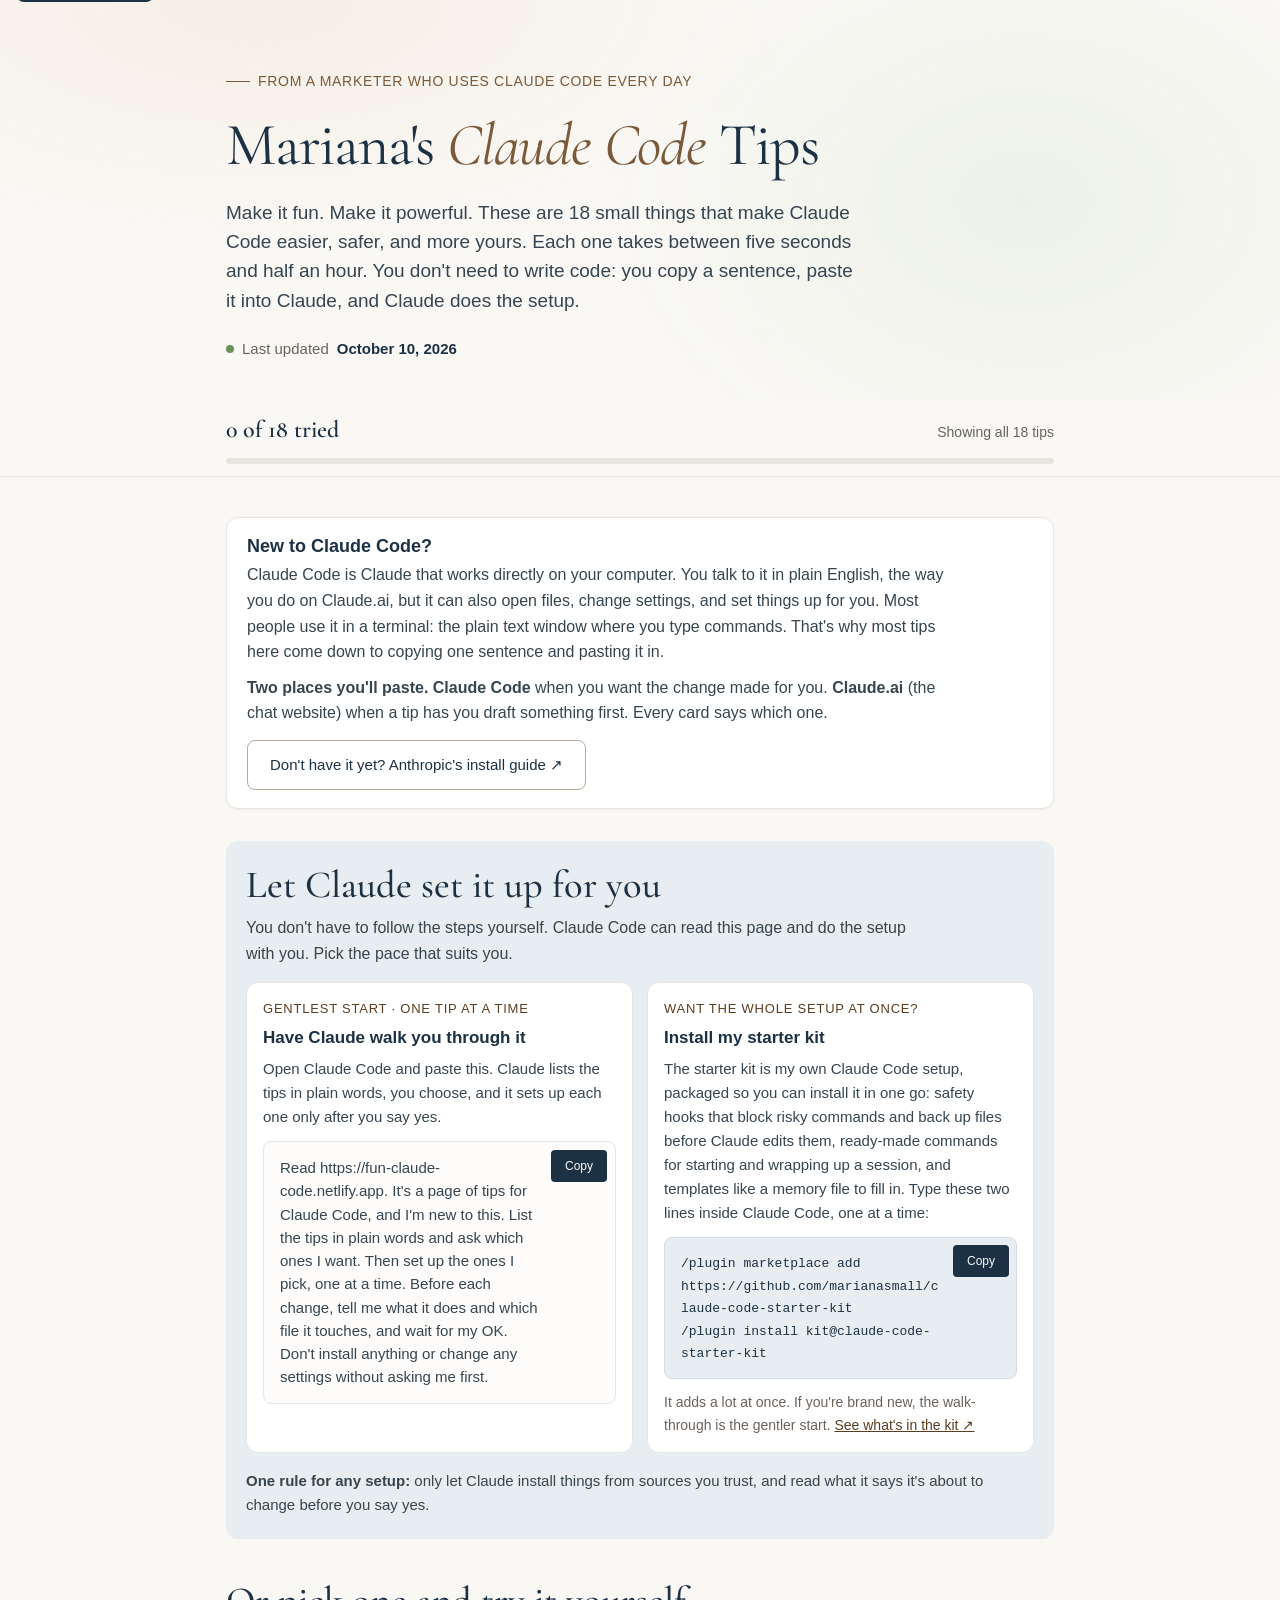
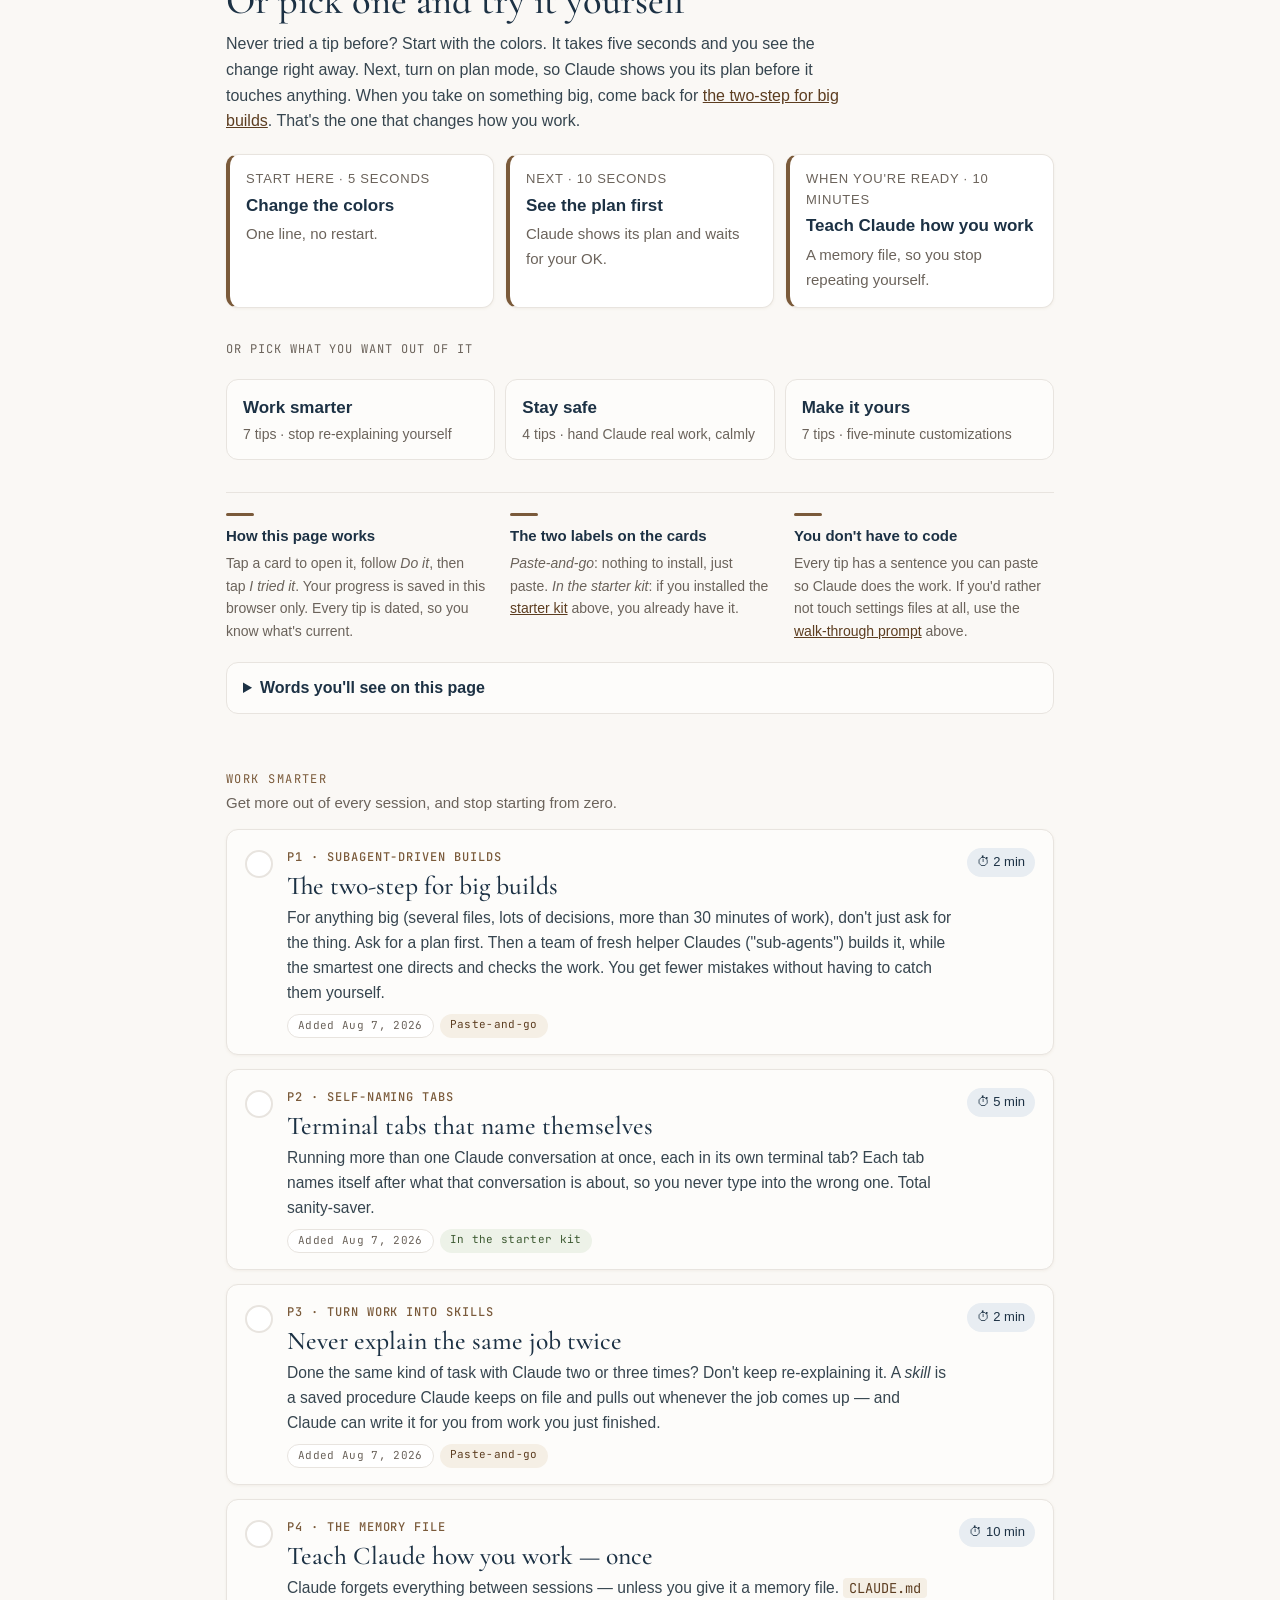
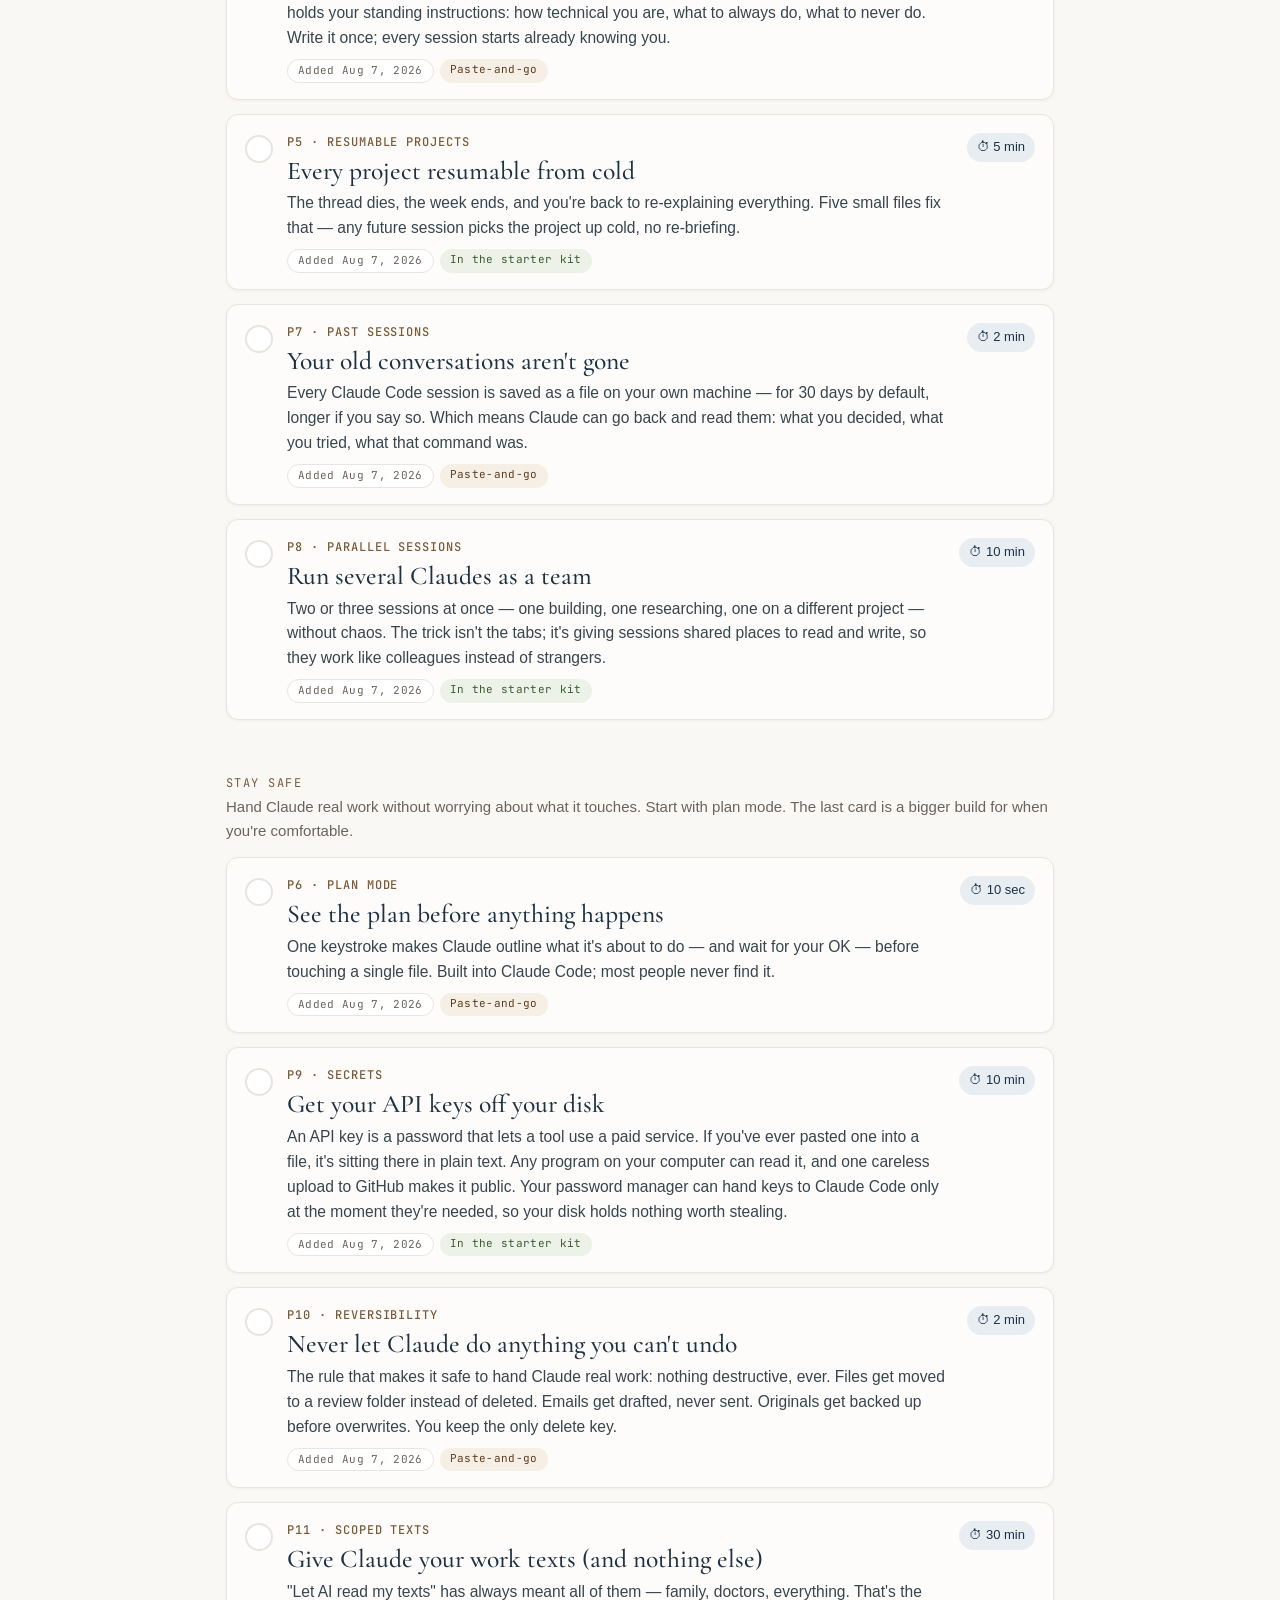
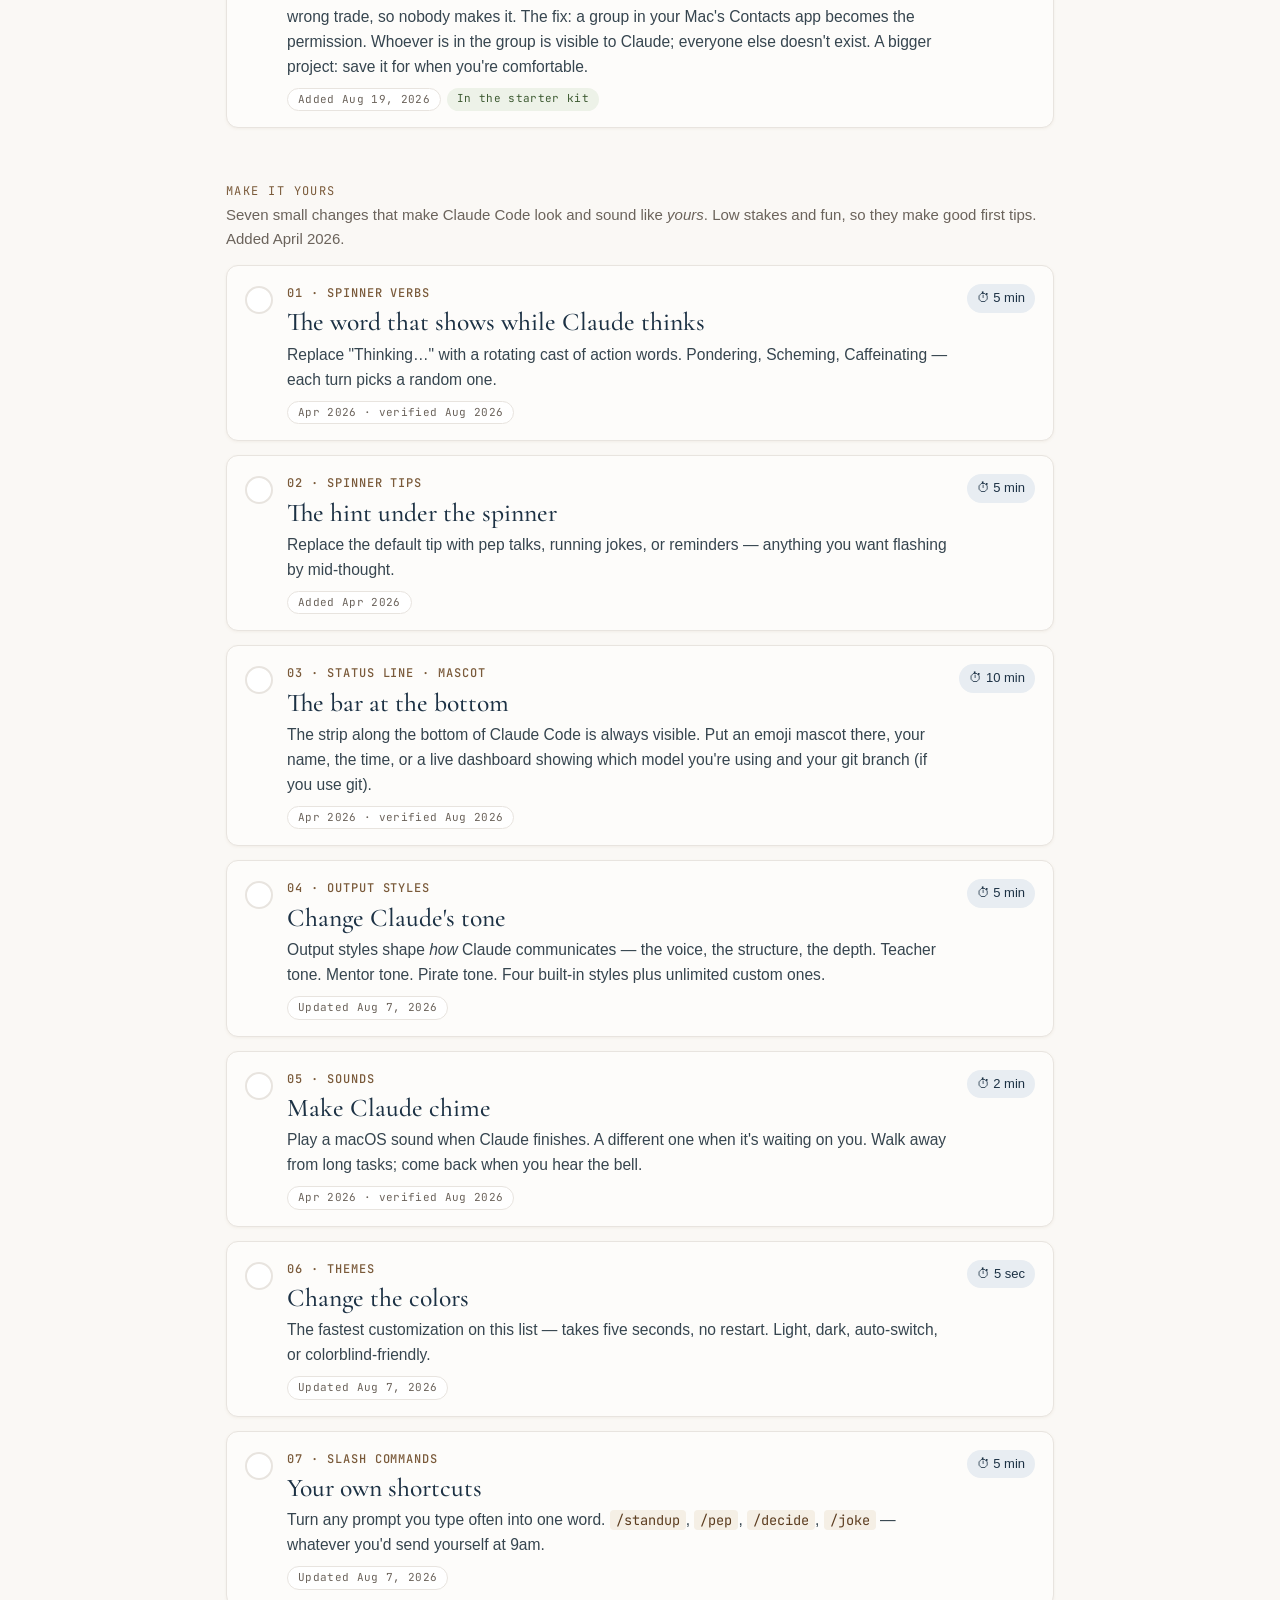
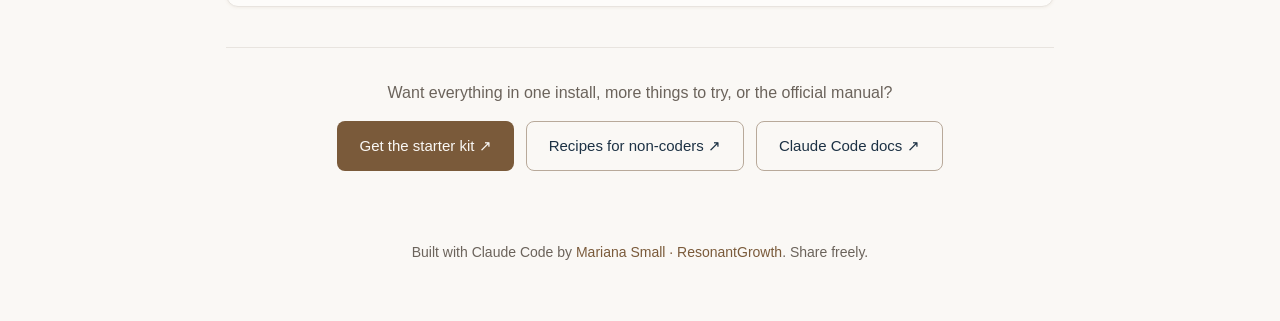
==== commit b8bbe7ac: "Tips site v2: rewrite for Claude Code beginners - Hero and start screen rewritten in plain words; 'N" ====
--- a/site-v2/index.html
+++ b/site-v2/index.html
@@ -4,7 +4,7 @@
   <meta charset="UTF-8">
   <meta name="viewport" content="width=device-width, initial-scale=1.0">
   <title>Mariana's Claude Code Tips — make it fun, make it powerful</title>
-  <meta name="description" content="A living, dated collection of Claude Code tips from daily use: power moves like subagent-driven builds and self-naming tabs, plus fun customizations — spinner verbs, mascots, sounds, themes. Copy-paste ready.">
+  <meta name="description" content="Dated Claude Code tips for people who don't code: copy a sentence, paste it, and Claude does the setup. Power moves like plan mode and memory files, plus fun customizations like spinner verbs, mascots, sounds, and themes.">
 
   <meta property="og:title" content="Mariana's Claude Code Tips">
   <meta property="og:description" content="Make it fun. Make it powerful. Dated, copy-paste-ready Claude Code tips from daily use.">
@@ -170,6 +170,42 @@
     .about h3 { font-size: 0.9375rem; color: var(--ink); margin: 0 0 4px; }
     .about h3::before { content: ""; display: block; width: 28px; height: 3px; background: var(--accent); margin-bottom: 8px; border-radius: 2px; }
     .about p { font-size: 0.875rem; color: var(--muted); margin: 0; }
+    .about a { color: var(--accent-dark); }
+    @media (min-width: 900px) { .quick { grid-template-columns: repeat(3, 1fr); } }
+    .start > p a { color: var(--accent-dark); }
+
+    /* New-to-Claude-Code box */
+    .newhere { background: var(--surface-2); border: 1px solid var(--line); border-radius: var(--radius); padding: 18px 20px; margin: 0 0 2rem; box-shadow: var(--shadow-subtle); }
+    .start .newhere-title { font-family: var(--font-body); font-weight: 700; font-size: 1.125rem; margin: 0 0 6px; }
+    .newhere p { margin: 0 0 10px; max-width: 720px; }
+    .newhere .newhere-cta { margin: 14px 0 0; }
+
+    /* Let Claude set it up */
+    .setup { background: var(--color-navy-wash); border-radius: var(--radius); padding: 22px 20px; margin: 0 0 2.5rem; scroll-margin-top: 80px; }
+    .setup .setup-lede { margin: 0 0 16px; max-width: 680px; }
+    .setup-grid { display: grid; grid-template-columns: 1fr; gap: 14px; }
+    @media (min-width: 820px) { .setup-grid { grid-template-columns: 1fr 1fr; } }
+    .setup-opt { background: var(--surface-2); border: 1px solid var(--line); border-radius: var(--radius); padding: 16px; min-width: 0; }
+    .setup-opt small { display: block; color: var(--accent-dark); font-size: 0.8125rem; text-transform: uppercase; letter-spacing: 0.06em; }
+    .setup-opt h3 { font-size: 1.0625rem; color: var(--ink); margin: 4px 0 6px; }
+    .setup-opt p { margin: 0 0 12px; font-size: 0.9375rem; }
+    .setup-opt .setup-small { font-size: 0.875rem; color: var(--muted); margin: 10px 0 0; }
+    .setup-opt a { color: var(--accent-dark); }
+    .safety-line { margin: 16px 0 0; font-size: 0.9375rem; }
+    .setup-opt pre.code { white-space: pre-wrap; overflow-wrap: anywhere; }
+
+    /* Glossary */
+    .glossary { margin: 1.25rem 0 0; border: 1px solid var(--line); border-radius: var(--radius); background: var(--surface); }
+    .glossary summary { cursor: pointer; padding: 12px 16px; min-height: 44px; font-weight: 600; color: var(--ink); }
+    .glossary dl { margin: 0; padding: 0 16px 14px; display: grid; grid-template-columns: 1fr; gap: 2px 18px; }
+    @media (min-width: 720px) { .glossary dl { grid-template-columns: 9rem 1fr; } }
+    .glossary dt { font-weight: 600; color: var(--ink); margin-top: 8px; }
+    .glossary dd { margin: 0; font-size: 0.9375rem; }
+    @media (min-width: 720px) { .glossary dd { margin-top: 8px; } }
+
+    /* "Easier way" pointer on hand-edit cards */
+    .easy-note { background: var(--tip-bg); border-left: 3px solid var(--tip-border); border-radius: 0 8px 8px 0; padding: 10px 14px; margin: 14px 0; font-size: 0.9375rem; }
+    .easy-note a { color: var(--color-sage-dark); }
 
     /* ============== BUCKETS + CARDS ============== */
     .bucket { padding-top: 1.5rem; scroll-margin-top: 80px; }
@@ -356,14 +392,14 @@
 
   <header class="hero">
     <div class="wrap">
-      <div class="hero-eyebrow">A share from a Claude Code power user</div>
+      <div class="hero-eyebrow">From a marketer who uses Claude Code every day</div>
       <h1 class="hero-title">Mariana's <em>Claude Code</em> Tips</h1>
       <p class="hero-lede">
-        Make it fun. Make it powerful. Tips collected from daily use — power moves that change how you build,
-        and customizations that make the terminal yours. Every tip is dated, so you always know what's current.
-        You don't have to write any code — Claude writes it for you.
+        Make it fun. Make it powerful. These are 18 small things that make Claude Code easier, safer, and more yours.
+        Each one takes between five seconds and half an hour. You don't need to write code: you copy a sentence,
+        paste it into Claude, and Claude does the setup.
       </p>
-      <p class="hero-updated">Last updated <strong>August 19, 2026</strong></p>
+      <p class="hero-updated">Last updated <strong>October 10, 2026</strong></p>
     </div>
   </header>
 
@@ -381,11 +417,48 @@
 
     <!-- ============ START SCREEN ============ -->
     <section class="start" id="start" aria-labelledby="h-start">
-      <h2 id="h-start">Pick one and try it</h2>
-      <p>Start with themes — it's five seconds and you'll see the change instantly. Then, on your next real build, try the subagent two-step. That's the one that changes how you work.</p>
+
+      <div class="newhere" id="new-here">
+        <h2 class="newhere-title">New to Claude Code?</h2>
+        <p>Claude Code is Claude that works directly on your computer. You talk to it in plain English, the way you do on Claude.ai, but it can also open files, change settings, and set things up for you. Most people use it in a terminal: the plain text window where you type commands. That's why most tips here come down to copying one sentence and pasting it in.</p>
+        <p><b>Two places you'll paste.</b> <b>Claude Code</b> when you want the change made for you. <b>Claude.ai</b> (the chat website) when a tip has you draft something first. Every card says which one.</p>
+        <p class="newhere-cta"><a class="btn-ghost" href="https://code.claude.com/docs/en/quickstart" target="_blank" rel="noopener noreferrer">Don't have it yet? Anthropic's install guide ↗</a></p>
+      </div>
+
+      <div class="setup" id="let-claude" role="region" aria-labelledby="h-let-claude">
+        <h2 id="h-let-claude">Let Claude set it up for you</h2>
+        <p class="setup-lede">You don't have to follow the steps yourself. Claude Code can read this page and do the setup with you. Pick the pace that suits you.</p>
+        <div class="setup-grid">
+          <div class="setup-opt">
+            <small>Gentlest start · one tip at a time</small>
+            <h3>Have Claude walk you through it</h3>
+            <p>Open Claude Code and paste this. Claude lists the tips in plain words, you choose, and it sets up each one only after you say yes.</p>
+            <div class="prompt-box">
+              <button class="copy-btn" data-copy="p-guide">Copy</button>
+              <div id="p-guide">Read https://fun-claude-code.netlify.app. It's a page of tips for Claude Code, and I'm new to this. List the tips in plain words and ask which ones I want. Then set up the ones I pick, one at a time. Before each change, tell me what it does and which file it touches, and wait for my OK. Don't install anything or change any settings without asking me first.</div>
+            </div>
+          </div>
+          <div class="setup-opt">
+            <small>Want the whole setup at once?</small>
+            <h3>Install my starter kit</h3>
+            <p>The starter kit is my own Claude Code setup, packaged so you can install it in one go: safety hooks that block risky commands and back up files before Claude edits them, ready-made commands for starting and wrapping up a session, and templates like a memory file to fill in. Type these two lines inside Claude Code, one at a time:</p>
+            <div class="code-wrap">
+              <button class="copy-btn" data-copy="c-kit">Copy</button>
+              <pre class="code"><code id="c-kit">/plugin marketplace add https://github.com/marianasmall/claude-code-starter-kit
+/plugin install kit@claude-code-starter-kit</code></pre>
+            </div>
+            <p class="setup-small">It adds a lot at once. If you're brand new, the walk-through is the gentler start. <a href="https://github.com/marianasmall/claude-code-starter-kit" target="_blank" rel="noopener noreferrer">See what's in the kit ↗</a></p>
+          </div>
+        </div>
+        <p class="safety-line"><b>One rule for any setup:</b> only let Claude install things from sources you trust, and read what it says it's about to change before you say yes.</p>
+      </div>
+
+      <h2 id="h-start">Or pick one and try it yourself</h2>
+      <p>Never tried a tip before? Start with the colors. It takes five seconds and you see the change right away. Next, turn on plan mode, so Claude shows you its plan before it touches anything. When you take on something big, come back for <a href="#subagent-builds">the two-step for big builds</a>. That's the one that changes how you work.</p>
       <div class="quick">
         <a href="#themes"><small>Start here · 5 seconds</small><b>Change the colors</b><span>One line, no restart.</span></a>
-        <a href="#subagent-builds"><small>Next real build</small><b>The two-step for big builds</b><span>A plan first, then a team of helper Claudes.</span></a>
+        <a href="#plan-mode"><small>Next · 10 seconds</small><b>See the plan first</b><span>Claude shows its plan and waits for your OK.</span></a>
+        <a href="#claude-md"><small>When you're ready · 10 minutes</small><b>Teach Claude how you work</b><span>A memory file, so you stop repeating yourself.</span></a>
       </div>
 
       <p class="pick-label" id="pick-label">Or pick what you want out of it</p>
@@ -398,18 +471,35 @@
 
       <div class="about">
         <div>
-          <h3>It's personal</h3>
-          <p>Claude Code is yours once you name the spinner, pick the mascot, and set the mood. Defaults become a character.</p>
+          <h3>How this page works</h3>
+          <p>Tap a card to open it, follow <em>Do it</em>, then tap <em>I tried it</em>. Your progress is saved in this browser only. Every tip is dated, so you know what's current.</p>
         </div>
         <div>
-          <h3>Read here, install from the kit</h3>
-          <p>This page explains; the <a href="https://github.com/marianasmall/claude-code-starter-kit" target="_blank" rel="noopener noreferrer">starter kit repo</a> carries the files. Each tip is tagged: <em>paste-and-go</em> needs nothing installed; <em>in the starter kit</em> means kit owners already have it.</p>
+          <h3>The two labels on the cards</h3>
+          <p><em>Paste-and-go</em>: nothing to install, just paste. <em>In the starter kit</em>: if you installed the <a href="https://github.com/marianasmall/claude-code-starter-kit" target="_blank" rel="noopener noreferrer">starter kit</a> above, you already have it.</p>
         </div>
         <div>
           <h3>You don't have to code</h3>
-          <p>Every tip here has a shortcut: paste a prompt into Claude and it writes the config for you. Copy, paste, done. Tick the circle on a card once you've tried it; your progress stays in this browser.</p>
+          <p>Every tip has a sentence you can paste so Claude does the work. If you'd rather not touch settings files at all, use the <a href="#let-claude">walk-through prompt</a> above.</p>
         </div>
       </div>
+
+      <details class="glossary" id="words">
+        <summary>Words you'll see on this page</summary>
+        <dl>
+          <dt>Terminal</dt><dd>The plain text window where you type commands. On a Mac, it's the app called Terminal.</dd>
+          <dt>Session</dt><dd>One conversation with Claude Code. You can have several open at once, each in its own tab.</dd>
+          <dt>Slash command</dt><dd>A shortcut you type inside Claude Code, starting with <code>/</code>, like <code>/config</code>.</dd>
+          <dt>Settings file</dt><dd><code>~/.claude/settings.json</code>, where Claude Code keeps your preferences. The <code>~</code> means your home folder, and the dot in <code>.claude</code> makes the folder hidden. The easy way to change it: ask Claude Code to do it and show you the change.</dd>
+          <dt>JSON</dt><dd>The text format settings are written in: curly braces, quotes, and colons. Claude can write it for you.</dd>
+          <dt>CLAUDE.md</dt><dd>Claude's memory file. Plain-text instructions it reads at the start of every session.</dd>
+          <dt>Plugin</dt><dd>An add-on pack for Claude Code. You install one with a <code>/plugin</code> command.</dd>
+          <dt>Hook</dt><dd>A small action that runs on its own at a set moment, like playing a sound when Claude finishes.</dd>
+          <dt>Skill</dt><dd>A saved set of instructions for a job you do often, so you don't explain it twice.</dd>
+          <dt>Statusline</dt><dd>The strip of info along the bottom of Claude Code.</dd>
+          <dt>Repo</dt><dd>Short for repository: a project folder stored on GitHub. The starter kit lives in one.</dd>
+        </dl>
+      </details>
     </section>
 
     <!-- ================================================================ -->
@@ -426,7 +516,7 @@
           <div>
             <div class="eyebrow">P1 · Subagent-driven builds <span class="done-chip">Tried</span></div>
             <h3 class="title">The two-step for big builds</h3>
-            <p class="hook">For anything substantial — several files, multiple decisions, more than 30 minutes of work — don't just ask for the thing. Ask for a plan, then let a team of fresh helper Claudes ("sub-agents") build it, while the smartest one directs and checks the work.</p>
+            <p class="hook">For anything big (several files, lots of decisions, more than 30 minutes of work), don't just ask for the thing. Ask for a plan first. Then a team of fresh helper Claudes ("sub-agents") builds it, while the smartest one directs and checks the work. You get fewer mistakes without having to catch them yourself.</p>
             <div class="meta"><span class="date-pill">Added Aug 7, 2026</span><span class="path-badge path-paste">Paste-and-go</span></div>
           </div>
           <div class="head-right"><span class="badge">⏱ 2 min</span></div>
@@ -483,7 +573,7 @@
           <div>
             <div class="eyebrow">P2 · Self-naming tabs <span class="done-chip">Tried</span></div>
             <h3 class="title">Terminal tabs that name themselves</h3>
-            <p class="hook">Run three Claude sessions at once and never lose track — each tab names itself after what that conversation is actually about. Total sanity-saver.</p>
+            <p class="hook">Running more than one Claude conversation at once, each in its own terminal tab? Each tab names itself after what that conversation is about, so you never type into the wrong one. Total sanity-saver.</p>
             <div class="meta"><span class="date-pill">Added Aug 7, 2026</span><span class="path-badge path-kit">In the starter kit</span></div>
           </div>
           <div class="head-right"><span class="badge">⏱ 5 min</span></div>
@@ -497,7 +587,7 @@
           </div>
           <section class="panel" data-panel="do">
             <h3>Paste this into Claude Code — it installs itself</h3>
-            <p>One paste and your Claude does the setup for you:</p>
+            <p>One paste and Claude does the setup for you. It installs the starter kit's statusline (the strip of info along the bottom of Claude Code), and the tab names come with it:</p>
             <div class="prompt-box">
               <button class="copy-btn" data-copy="p9">Copy</button>
               <div id="p9">Set up the statusline from https://github.com/marianasmall/claude-code-starter-kit — copy examples/statusline.sh to ~/.claude/statusline.sh, make it executable, and wire the statusLine block into my ~/.claude/settings.json. Don't overwrite anything I already have; if I already have a statusline, show me what to merge.</div>
@@ -833,7 +923,7 @@
     <!-- ================================================================ -->
     <section class="bucket" id="stay-safe" data-bucket="safe" aria-labelledby="h-safe">
       <div class="section-label" id="h-safe">Stay safe</div>
-      <p class="bucket-lede">Hand Claude real work without worrying about what it touches.</p>
+      <p class="bucket-lede">Hand Claude real work without worrying about what it touches. Start with plan mode. The last card is a bigger build for when you're comfortable.</p>
 
       <!-- P6 -->
       <article class="card" id="plan-mode" data-step="P6" data-first-tab="do">
@@ -896,7 +986,7 @@
           <div>
             <div class="eyebrow">P9 · Secrets <span class="done-chip">Tried</span></div>
             <h3 class="title">Get your API keys off your disk</h3>
-            <p class="hook">If you've ever pasted an API key into a file, it's sitting there in plaintext — readable by any process, one accidental commit away from public. Your password manager can serve keys to Claude Code at runtime instead, so the disk holds nothing worth stealing.</p>
+            <p class="hook">An API key is a password that lets a tool use a paid service. If you've ever pasted one into a file, it's sitting there in plain text. Any program on your computer can read it, and one careless upload to GitHub makes it public. Your password manager can hand keys to Claude Code only at the moment they're needed, so your disk holds nothing worth stealing.</p>
             <div class="meta"><span class="date-pill">Added Aug 7, 2026</span><span class="path-badge path-kit">In the starter kit</span></div>
           </div>
           <div class="head-right"><span class="badge">⏱ 10 min</span></div>
@@ -1006,7 +1096,7 @@
           <div>
             <div class="eyebrow">P11 · Scoped texts <span class="done-chip">Tried</span></div>
             <h3 class="title">Give Claude your work texts (and nothing else)</h3>
-            <p class="hook">"Let AI read my texts" has always meant all of them — family, doctors, everything. That's the wrong trade, so nobody makes it. The fix: a group in your Mac's Contacts app becomes the permission. Whoever is in the group is visible to Claude; everyone else doesn't exist.</p>
+            <p class="hook">"Let AI read my texts" has always meant all of them — family, doctors, everything. That's the wrong trade, so nobody makes it. The fix: a group in your Mac's Contacts app becomes the permission. Whoever is in the group is visible to Claude; everyone else doesn't exist. A bigger project: save it for when you're comfortable.</p>
             <div class="meta"><span class="date-pill">Added Aug 19, 2026</span><span class="path-badge path-kit">In the starter kit</span></div>
           </div>
           <div class="head-right"><span class="badge">⏱ 30 min</span></div>
@@ -1062,7 +1152,7 @@
     <!-- ================================================================ -->
     <section class="bucket" id="fun" data-bucket="yours" aria-labelledby="h-yours">
       <div class="section-label" id="h-yours">Make it yours</div>
-      <p class="bucket-lede">Seven customizations that turn the default terminal into <em>your</em> terminal. Added April 2026.</p>
+      <p class="bucket-lede">Seven small changes that make Claude Code look and sound like <em>yours</em>. Low stakes and fun, so they make good first tips. Added April 2026.</p>
 
       <!-- 01 -->
       <article class="card" id="spinner-verbs" data-step="01" data-first-tab="do">
@@ -1110,6 +1200,7 @@
                 <span class="preview-line"><span class="pulse">⠹</span> <span class="accent">Reading the room…</span></span>
               </div>
             </div>
+            <p class="easy-note"><b>Rather not edit the settings file yourself?</b> Paste the same prompt into Claude Code instead and add: "then add it to my settings for me, and show me the change first." Or use the <a href="#let-claude">walk-through prompt</a> at the top of the page.</p>
             <div class="card-foot"><p>New verbs spinning? Tick it off.</p><button class="btn mark">I tried it</button></div>
           </section>
           <section class="panel" data-panel="further">
@@ -1181,6 +1272,7 @@
                 <span class="preview-line"><span class="dim">💭 Did you drink water today?</span></span>
               </div>
             </div>
+            <p class="easy-note"><b>Rather not edit the settings file yourself?</b> Paste the same prompt into Claude Code instead and add: "then add it to my settings for me, and show me the change first." Or use the <a href="#let-claude">walk-through prompt</a> at the top of the page.</p>
             <div class="card-foot"><p>Seeing your tips? Tick it off.</p><button class="btn mark">I tried it</button></div>
           </section>
           <section class="panel" data-panel="further">
@@ -1214,7 +1306,7 @@
           <div>
             <div class="eyebrow">03 · Status line · mascot <span class="done-chip">Tried</span></div>
             <h3 class="title">The bar at the bottom</h3>
-            <p class="hook">Always visible. Put an emoji mascot, your name, the time, or a live dashboard showing your git branch and model.</p>
+            <p class="hook">The strip along the bottom of Claude Code is always visible. Put an emoji mascot there, your name, the time, or a live dashboard showing which model you're using and your git branch (if you use git).</p>
             <div class="meta"><span class="date-pill">Apr 2026 · verified Aug 2026</span></div>
           </div>
           <div class="head-right"><span class="badge">⏱ 10 min</span></div>
@@ -1227,7 +1319,7 @@
           </div>
           <section class="panel" data-panel="do">
             <h3>Ask Claude.ai to write the script</h3>
-            <p>Don't know bash? Describe what you want and <a href="https://claude.ai" target="_blank" rel="noopener noreferrer">Claude.ai</a> will write the script:</p>
+            <p>Never written a script? You don't need to. Describe what you want and <a href="https://claude.ai" target="_blank" rel="noopener noreferrer">Claude.ai</a> will write the script:</p>
             <div class="prompt-box">
               <button class="copy-btn" data-copy="p3">Copy</button>
               <div id="p3">Write me a bash script for Claude Code's <code>statusLine</code> command that shows <span class="slot">[WHAT YOU WANT]</span>. Return the full script ready to save as <code>~/.claude/statusline.sh</code>, plus the <code>chmod</code> step and the JSON snippet for <code>settings.json</code>.</div>
@@ -1252,6 +1344,7 @@
                 <span class="preview-line">🤖 Opus · 💾 73% · 💰 $0.42</span>
               </div>
             </div>
+            <p class="easy-note"><b>Rather skip the saving and wiring?</b> Paste the same prompt into Claude Code instead and add: "then save the script and set it up for me, and show me each change first." Or use the <a href="#let-claude">walk-through prompt</a> at the top of the page.</p>
             <div class="card-foot"><p>Bar looking like you? Tick it off.</p><button class="btn mark">I tried it</button></div>
           </section>
           <section class="panel" data-panel="further">
@@ -1334,6 +1427,7 @@
                 <span class="preview-line">thing you want it to teach you?</span>
               </div>
             </div>
+            <p class="easy-note"><b>Rather not save the file yourself?</b> Paste the same prompt into Claude Code instead and add: "then save the file for me and tell me how to switch to it." Or use the <a href="#let-claude">walk-through prompt</a> at the top of the page.</p>
             <div class="card-foot"><p>Tried a new voice? Tick it off.</p><button class="btn mark">I tried it</button></div>
           </section>
           <section class="panel" data-panel="further">
@@ -1433,6 +1527,7 @@
 }</code></pre>
             </div>
             <p><code>Stop</code> fires when Claude finishes a turn. <code>Notification</code> fires when Claude is waiting for you.</p>
+            <p class="easy-note"><b>Rather not edit the settings file yourself?</b> Tell Claude Code which sounds you picked and ask it to add them to your settings for you, showing you the change first. Or use the <a href="#let-claude">walk-through prompt</a> at the top of the page.</p>
             <div class="card-foot"><p>Heard the bell? Tick it off.</p><button class="btn mark">I tried it</button></div>
           </section>
           <section class="panel" data-panel="short">
@@ -1553,6 +1648,7 @@
                 <span class="preview-line"><span class="accent">/elevator</span> <span class="dim">30-sec pitch from an idea</span></span>
               </div>
             </div>
+            <p class="easy-note"><b>Rather not save the file yourself?</b> Paste the same prompt into Claude Code instead and add: "then save it for me." Or use the <a href="#let-claude">walk-through prompt</a> at the top of the page.</p>
             <div class="card-foot"><p>Typed your first one-word command? Tick it off.</p><button class="btn mark">I tried it</button></div>
           </section>
           <section class="panel" data-panel="further">
@@ -1582,9 +1678,10 @@
     </section>
 
     <section class="closing" aria-label="What to do next">
-      <p>Want the files behind these tips in one install, or the official reference?</p>
+      <p>Want everything in one install, more things to try, or the official manual?</p>
       <div class="closing-links">
         <a class="btn-primary" href="https://github.com/marianasmall/claude-code-starter-kit" target="_blank" rel="noopener noreferrer">Get the starter kit ↗</a>
+        <a class="btn-ghost" href="https://github.com/marianasmall/claude-code-starter-kit/blob/main/docs/automation-recipes/README.md" target="_blank" rel="noopener noreferrer">Recipes for non-coders ↗</a>
         <a class="btn-ghost" href="https://code.claude.com/docs" target="_blank" rel="noopener noreferrer">Claude Code docs ↗</a>
       </div>
     </section>
@@ -1592,7 +1689,7 @@
 
   <footer>
     <div class="wrap">
-      <p>Built with Claude Code by <a href="https://resonantgrowth.com" target="_blank" rel="noopener noreferrer">Mariana Small · ResonantGrowth</a>. Share freely.</p>
+      <p>Built with Claude Code by <a href="https://resonantgrowth.ai" target="_blank" rel="noopener noreferrer">Mariana Small · ResonantGrowth</a>. Share freely.</p>
     </div>
   </footer>
 
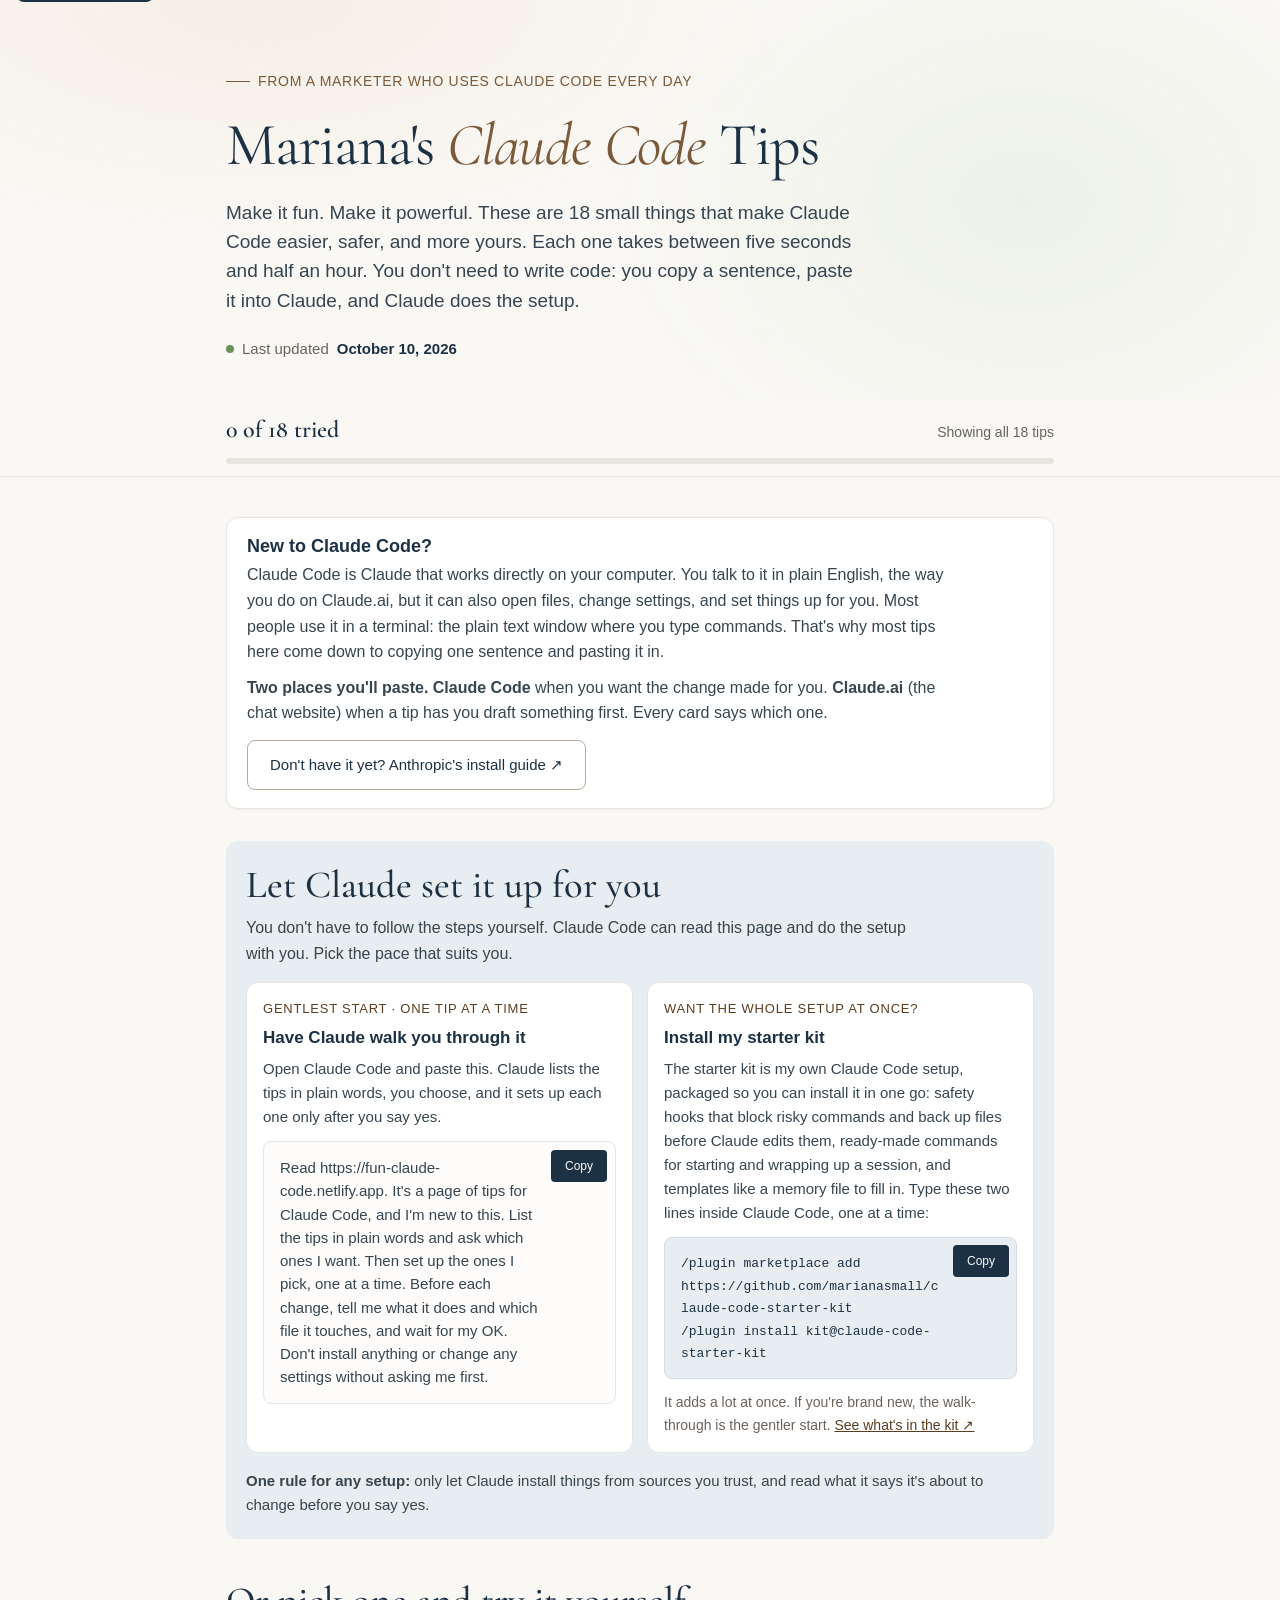
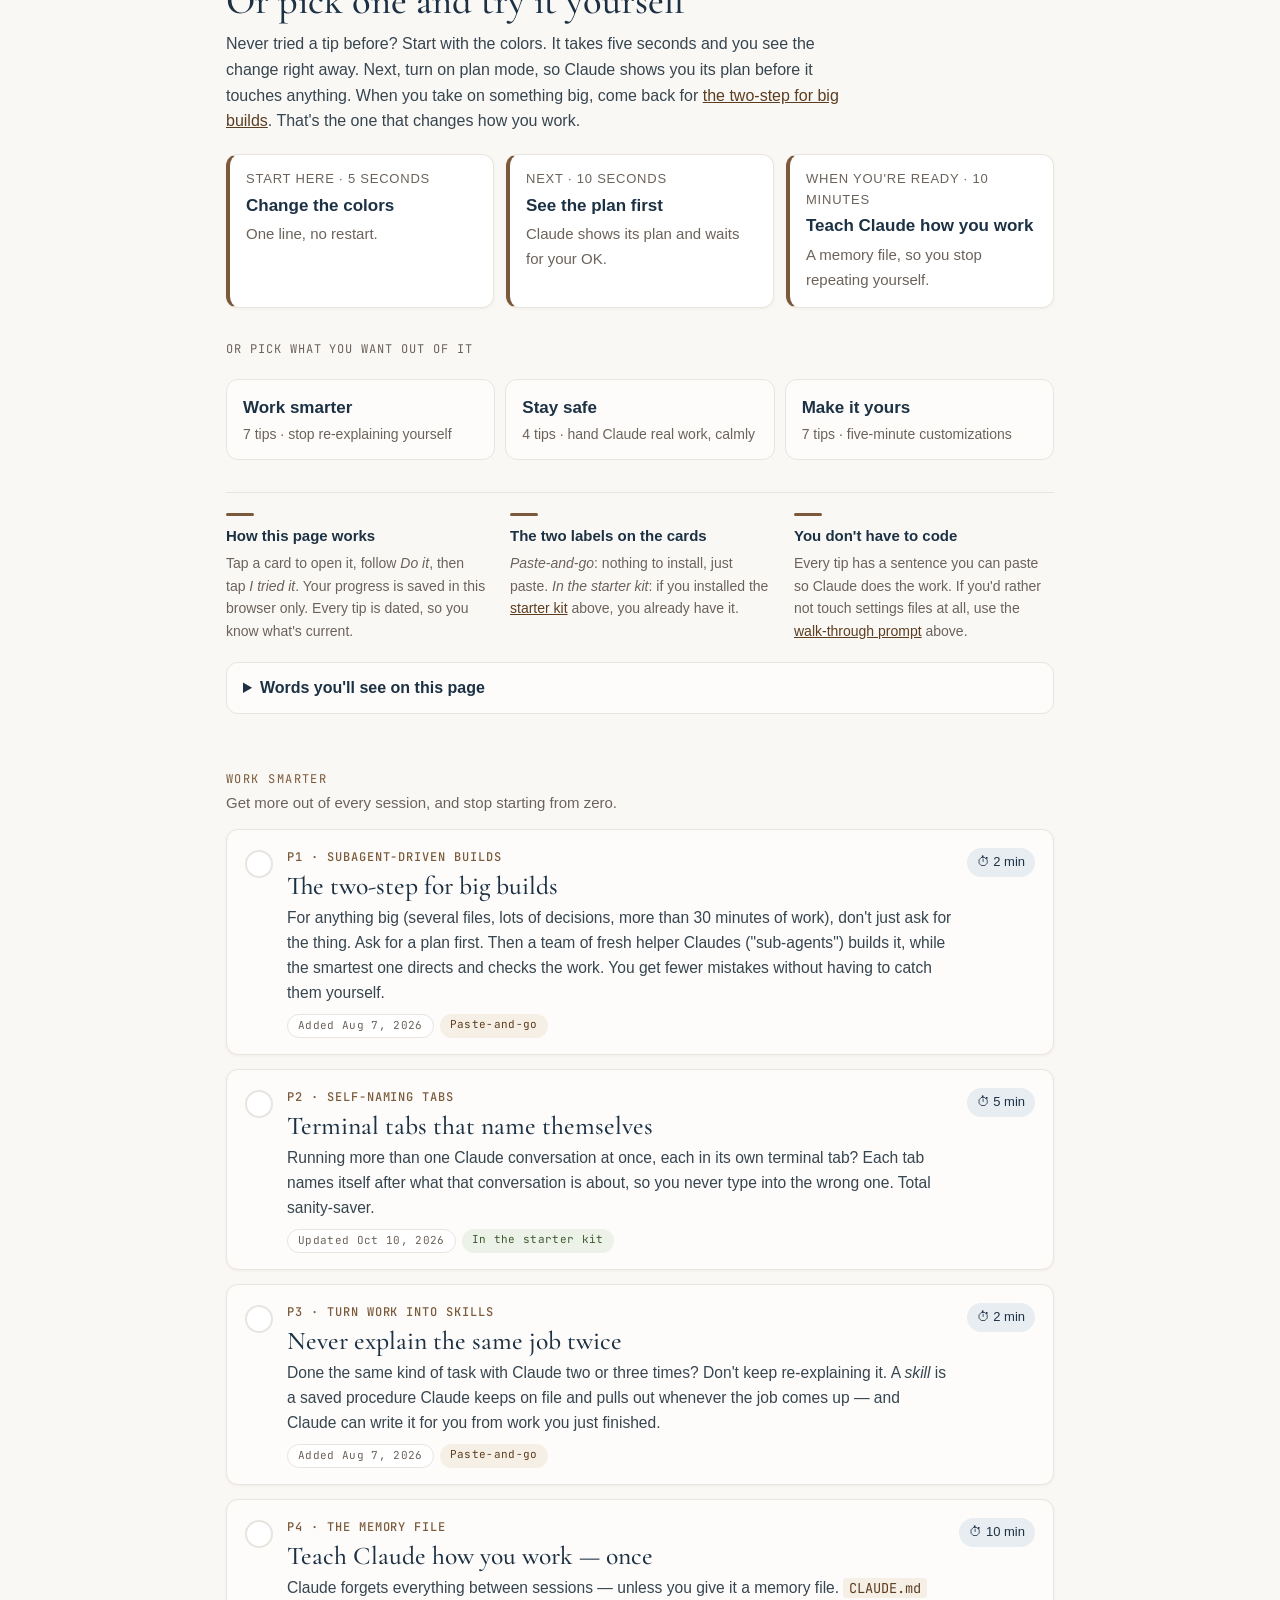
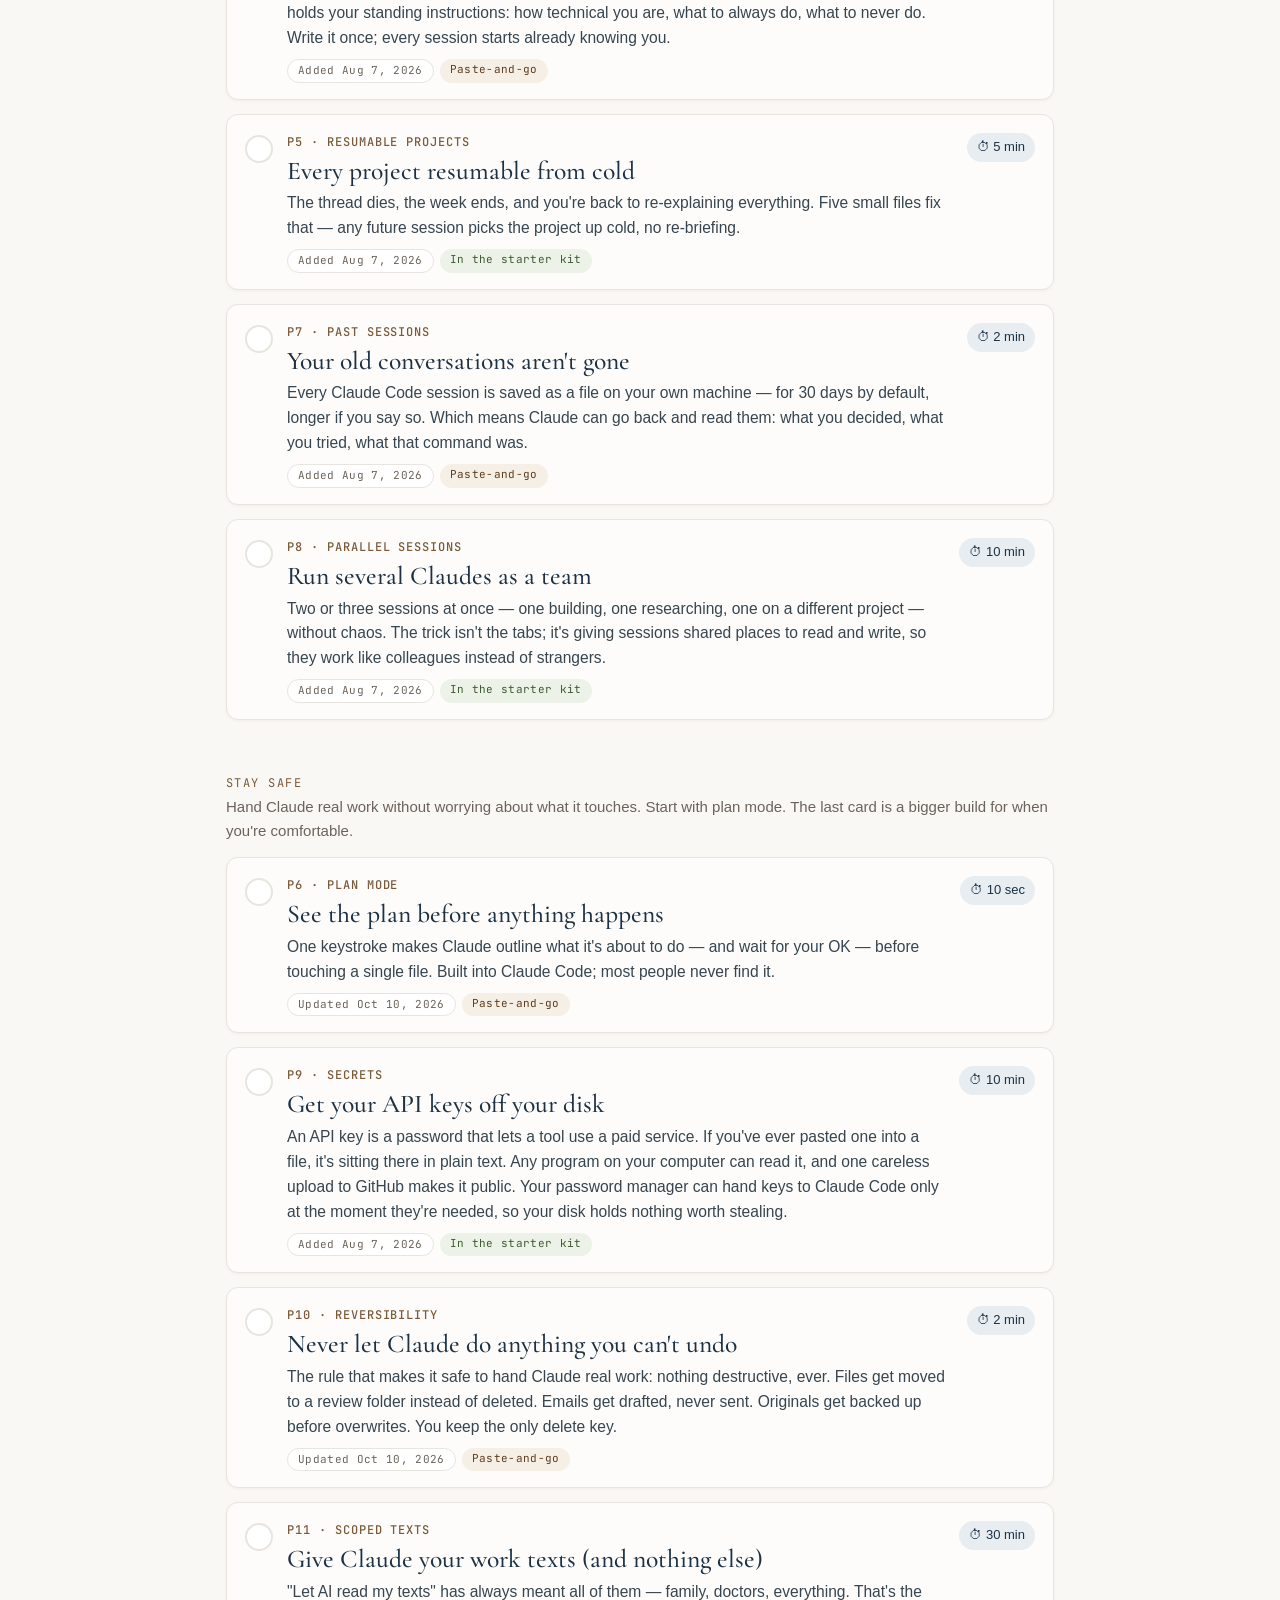
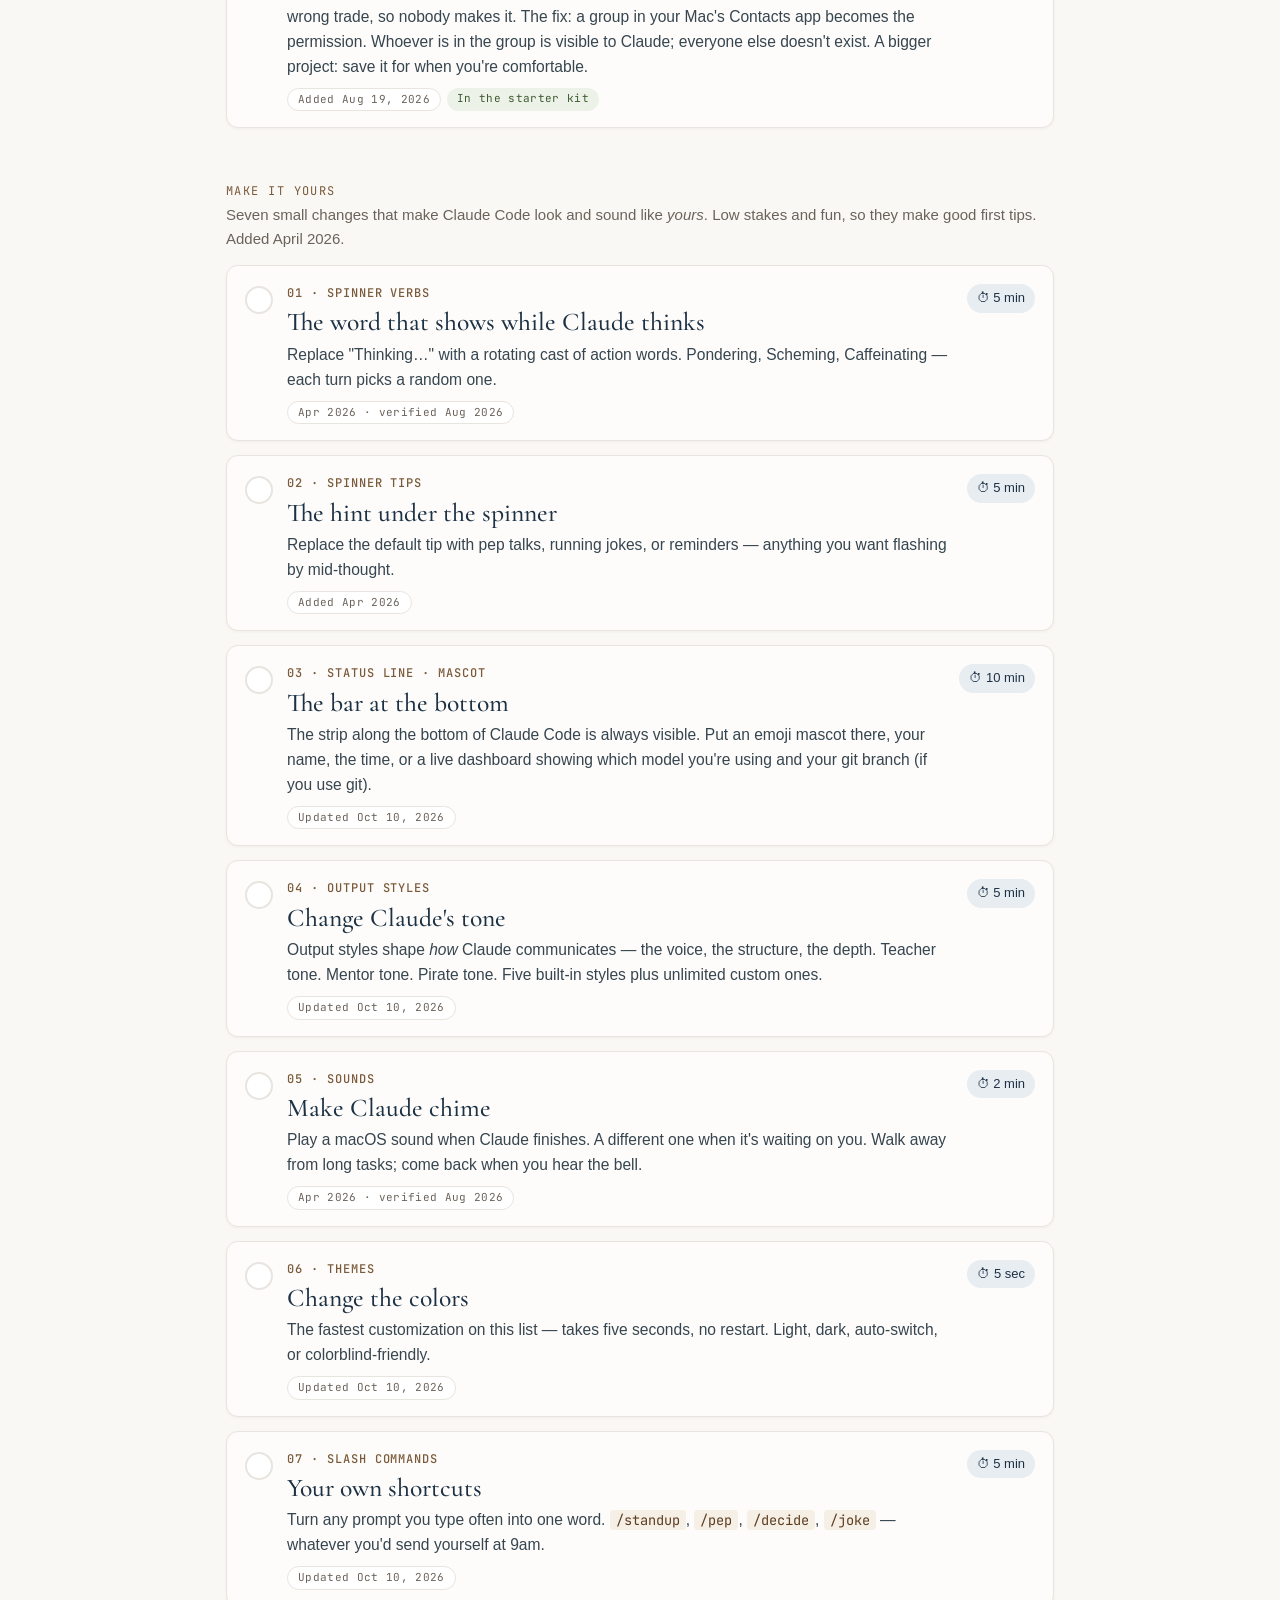
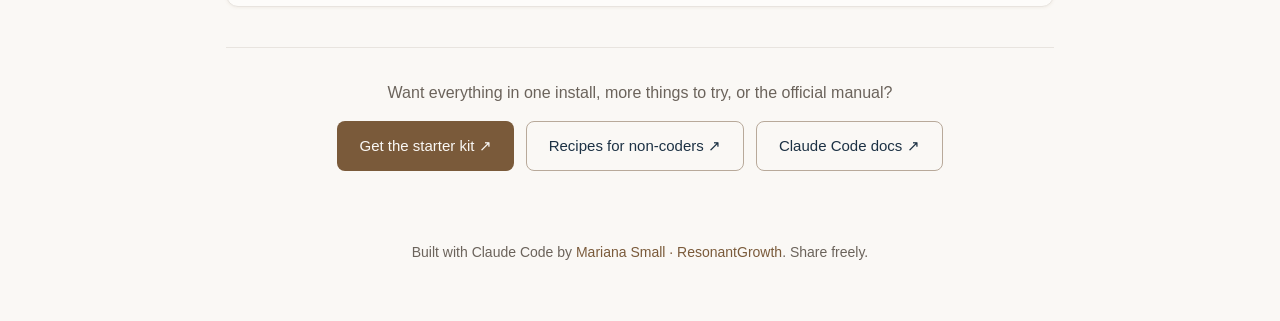
==== commit ebcf68a9: "Tips site v2: fix factual errors from the 2026-10-10 public-advice audit - 03: static statusline use" ====
--- a/site-v2/index.html
+++ b/site-v2/index.html
@@ -574,7 +574,7 @@
             <div class="eyebrow">P2 · Self-naming tabs <span class="done-chip">Tried</span></div>
             <h3 class="title">Terminal tabs that name themselves</h3>
             <p class="hook">Running more than one Claude conversation at once, each in its own terminal tab? Each tab names itself after what that conversation is about, so you never type into the wrong one. Total sanity-saver.</p>
-            <div class="meta"><span class="date-pill">Added Aug 7, 2026</span><span class="path-badge path-kit">In the starter kit</span></div>
+            <div class="meta"><span class="date-pill">Updated Oct 10, 2026</span><span class="path-badge path-kit">In the starter kit</span></div>
           </div>
           <div class="head-right"><span class="badge">⏱ 5 min</span></div>
         </div>
@@ -606,7 +606,7 @@
           </section>
           <section class="panel" data-panel="short">
             <div class="kit-note">
-              <strong>Already installed the starter kit?</strong> You have this — just run <code>/plugin update kit</code>, then run <code>/kit:verify</code>, and the name tags come along.
+              <strong>Already installed the starter kit?</strong> The script comes with it, but the kit doesn't switch it on for you. Run the paste above once and the name tags appear. Copied it before? Run the paste again to get the latest version.
             </div>
             <h3>Or grab the whole starter kit</h3>
             <h4>Two commands, full setup</h4>
@@ -616,7 +616,7 @@
               <pre class="code"><code id="c9">/plugin marketplace add https://github.com/marianasmall/claude-code-starter-kit
 /plugin install kit@claude-code-starter-kit</code></pre>
             </div>
-            <p>Installing as a plugin means updates flow to you: when new goodies land in the kit, run <code>/plugin update kit</code>, then run <code>/kit:verify</code>, and you're current. Not sure which plugins and connectors are worth adding? The kit's <a href="https://github.com/marianasmall/claude-code-starter-kit/blob/main/docs/choosing-plugins-and-connectors-primer.md" target="_blank" rel="noopener noreferrer">plugins and connectors primer</a> walks through it.</p>
+            <p>Installing as a plugin means updates are one command away: when new goodies land in the kit, run <code>claude plugin update kit@claude-code-starter-kit</code> in your terminal (not inside Claude Code), restart Claude Code, then run <code>/kit:verify</code>, and you're current. Not sure which plugins and connectors are worth adding? The kit's <a href="https://github.com/marianasmall/claude-code-starter-kit/blob/main/docs/choosing-plugins-and-connectors-primer.md" target="_blank" rel="noopener noreferrer">plugins and connectors primer</a> walks through it.</p>
           </section>
           <section class="panel" data-panel="further">
             <p><strong>Related:</strong> <a href="#status-line">Fun 03 — the mascot status line</a> lives in the same bar. The kit's statusline and the mascot are cousins; you can merge them.</p>
@@ -933,7 +933,7 @@
             <div class="eyebrow">P6 · Plan mode <span class="done-chip">Tried</span></div>
             <h3 class="title">See the plan before anything happens</h3>
             <p class="hook">One keystroke makes Claude outline what it's about to do — and wait for your OK — before touching a single file. Built into Claude Code; most people never find it.</p>
-            <div class="meta"><span class="date-pill">Added Aug 7, 2026</span><span class="path-badge path-paste">Paste-and-go</span></div>
+            <div class="meta"><span class="date-pill">Updated Oct 10, 2026</span><span class="path-badge path-paste">Paste-and-go</span></div>
           </div>
           <div class="head-right"><span class="badge">⏱ 10 sec</span></div>
         </div>
@@ -967,10 +967,10 @@
             <h3>The modes, in plain terms</h3>
             <h4>Shift+Tab cycles between them</h4>
             <ul>
-              <li><strong>Auto</strong> — Claude runs routine actions itself and checks with you before risky ones. The default since Claude Code 2.1.285.</li>
+              <li><strong>Auto</strong> — Claude runs routine actions itself and checks with you before risky ones. The default for everyone since Claude Code 2.1.284.</li>
               <li><strong>Manual</strong> — Claude asks before each action. For when you want to watch every step.</li>
               <li><strong>Plan first</strong> — Claude designs the whole approach, you approve once, then it executes.</li>
-              <li><strong>Auto-accept</strong> — Claude just goes. For work you fully trust.</li>
+              <li><strong>Accept edits</strong> — Claude edits files and runs basic file commands without asking, and still checks with you before other commands. For changes you'll review afterward.</li>
             </ul>
             <p>The status line under the prompt shows which mode you're in. To pick your own default, set <code>permissions.defaultMode</code> in <code>~/.claude/settings.json</code>. Using the <a href="https://github.com/marianasmall/claude-code-starter-kit" target="_blank" rel="noopener noreferrer">starter kit</a>? Its safety hooks run underneath every mode, auto included.</p>
             <p>The habit that sticks: plan mode for anything irreversible, auto for the everyday, manual when you want to see each step.</p>
@@ -1044,7 +1044,7 @@
             <div class="eyebrow">P10 · Reversibility <span class="done-chip">Tried</span></div>
             <h3 class="title">Never let Claude do anything you can't undo</h3>
             <p class="hook">The rule that makes it safe to hand Claude real work: nothing destructive, ever. Files get moved to a review folder instead of deleted. Emails get drafted, never sent. Originals get backed up before overwrites. You keep the only delete key.</p>
-            <div class="meta"><span class="date-pill">Added Aug 7, 2026</span><span class="path-badge path-paste">Paste-and-go</span></div>
+            <div class="meta"><span class="date-pill">Updated Oct 10, 2026</span><span class="path-badge path-paste">Paste-and-go</span></div>
           </div>
           <div class="head-right"><span class="badge">⏱ 2 min</span></div>
         </div>
@@ -1082,7 +1082,7 @@
           </section>
           <section class="panel" data-panel="short">
             <div class="kit-note">
-              <strong>Already installed the starter kit?</strong> Part of this is enforced in hardware: the <code>backup-before-edit</code> hook snapshots every file before Claude touches it, and the <code>safety-net</code> hook hard-blocks destructive commands even if Claude tries one. Installed before Oct 9, 2026? Run <code>/plugin update kit</code>, then <code>/kit:verify</code> — version 0.2.1 fixed a bug where these hooks didn't load.
+              <strong>Already installed the starter kit?</strong> Part of this is enforced in hardware: the <code>backup-before-edit</code> hook snapshots every file before Claude touches it, and the <code>safety-net</code> hook hard-blocks destructive commands even if Claude tries one. Installed before Oct 9, 2026? Version 0.2.1 fixed a bug where these hooks didn't load. Run <code>claude plugin update kit@claude-code-starter-kit</code> in your terminal (not inside Claude Code), restart Claude Code, then run <code>/kit:verify</code>.
             </div>
             <p class="docs-link"><a href="https://github.com/marianasmall/claude-code-starter-kit" target="_blank" rel="noopener noreferrer">📖 The starter kit's safety hooks ↗</a></p>
           </section>
@@ -1307,7 +1307,7 @@
             <div class="eyebrow">03 · Status line · mascot <span class="done-chip">Tried</span></div>
             <h3 class="title">The bar at the bottom</h3>
             <p class="hook">The strip along the bottom of Claude Code is always visible. Put an emoji mascot there, your name, the time, or a live dashboard showing which model you're using and your git branch (if you use git).</p>
-            <div class="meta"><span class="date-pill">Apr 2026 · verified Aug 2026</span></div>
+            <div class="meta"><span class="date-pill">Updated Oct 10, 2026</span></div>
           </div>
           <div class="head-right"><span class="badge">⏱ 10 min</span></div>
         </div>
@@ -1355,8 +1355,8 @@
               <button class="copy-btn" data-copy="c3a">Copy</button>
               <pre class="code"><code id="c3a">{
   "statusLine": {
-    "type": "text",
-    "text": "🤖 Claude Code — let's build"
+    "type": "command",
+    "command": "echo \"🤖 Claude Code, let's build\""
   }
 }</code></pre>
             </div>
@@ -1385,8 +1385,8 @@
           <div>
             <div class="eyebrow">04 · Output styles <span class="done-chip">Tried</span></div>
             <h3 class="title">Change Claude's tone</h3>
-            <p class="hook">Output styles shape <em>how</em> Claude communicates — the voice, the structure, the depth. Teacher tone. Mentor tone. Pirate tone. Four built-in styles plus unlimited custom ones.</p>
-            <div class="meta"><span class="date-pill">Updated Aug 7, 2026</span></div>
+            <p class="hook">Output styles shape <em>how</em> Claude communicates — the voice, the structure, the depth. Teacher tone. Mentor tone. Pirate tone. Five built-in styles plus unlimited custom ones.</p>
+            <div class="meta"><span class="date-pill">Updated Oct 10, 2026</span></div>
           </div>
           <div class="head-right"><span class="badge">⏱ 5 min</span></div>
         </div>
@@ -1412,7 +1412,7 @@
               <li>A kindergarten teacher explaining to a 5-year-old</li>
               <li>A strategist focused on jobs-to-be-done</li>
             </ul>
-            <p class="muted-note">Save the file. Activate it by typing <code>/config</code> and picking it under <strong>Output style</strong>. Run <code>/clear</code> or start a new session for it to kick in. <em>(If you learned the old <code>/output-style</code> command — it was removed in mid-2026; everything lives in <code>/config</code> now.)</em></p>
+            <p class="muted-note">Save the file, then quit and reopen Claude Code so it sees the new file. Activate it by typing <code>/output-style</code> and picking it from the list, or type <code>/config</code> and pick it under <strong>Output style</strong>. It kicks in from your next message.</p>
             <div class="preview" aria-hidden="true">
               <span class="preview-cap">Same task, three styles</span>
               <div class="preview-body">
@@ -1432,11 +1432,12 @@
           </section>
           <section class="panel" data-panel="further">
             <h3>Or write it yourself</h3>
-            <h4>Four built-in styles</h4>
-            <p>Switch between them inside Claude Code: type <code>/config</code>, pick <strong>Output style</strong>:</p>
+            <h4>Five built-in styles</h4>
+            <p>Switch between them inside Claude Code: type <code>/output-style</code>, or type <code>/config</code> and pick <strong>Output style</strong>:</p>
             <ul>
               <li><strong>Default</strong> — standard Claude Code</li>
               <li><strong>Proactive</strong> — Claude acts first and asks less; good when you trust it with routine calls</li>
+              <li><strong>Concise</strong> — shorter answers that lead with the result and skip the recap</li>
               <li><strong>Explanatory</strong> — adds teaching insights to every response</li>
               <li><strong>Learning</strong> — Claude leaves pieces of code for you to complete</li>
             </ul>
@@ -1545,7 +1546,7 @@
             <div class="eyebrow">06 · Themes <span class="done-chip">Tried</span></div>
             <h3 class="title">Change the colors</h3>
             <p class="hook">The fastest customization on this list — takes five seconds, no restart. Light, dark, auto-switch, or colorblind-friendly.</p>
-            <div class="meta"><span class="date-pill">Updated Aug 7, 2026</span></div>
+            <div class="meta"><span class="date-pill">Updated Oct 10, 2026</span></div>
           </div>
           <div class="head-right"><span class="badge">⏱ 5 sec</span></div>
         </div>
@@ -1571,7 +1572,7 @@
               <button class="copy-btn" data-copy="p6">Copy</button>
               <div id="p6"><code>/config theme=dark</code></div>
             </div>
-            <p>Swap <code>dark</code> for any theme in the table under Go further — or just type <code>/config</code> alone and pick from the menu. Changes instantly. No restart. <em>(The old <code>/theme</code> command retired into <code>/config</code> in mid-2026.)</em></p>
+            <p>Swap <code>dark</code> for any theme in the table under Go further — or just type <code>/config</code> alone and pick from the menu. Changes instantly. No restart. <em>(Typing <code>/theme</code> works too, and that's where you can design your own custom theme.)</em></p>
             <p class="muted-note"><strong>Pro tip:</strong> use <code>auto</code> if you switch between dark at night and light by day. Use <code>light</code> if you take screenshots — dark themes photograph poorly.</p>
             <div class="card-foot"><p>New colors? Tick it off.</p><button class="btn mark">I tried it</button></div>
           </section>
@@ -1584,7 +1585,7 @@
                   <tr><th>Theme</th><th>When to use</th></tr>
                 </thead>
                 <tbody>
-                  <tr><td><code>auto</code></td><td>Follows your macOS system setting</td></tr>
+                  <tr><td><code>auto</code></td><td>Matches your terminal's light or dark background</td></tr>
                   <tr><td><code>dark</code></td><td>Classic dark mode</td></tr>
                   <tr><td><code>light</code></td><td>High-contrast, good for screenshots</td></tr>
                   <tr><td><code>dark-daltonized</code></td><td>Dark + colorblind-friendly</td></tr>
@@ -1612,7 +1613,7 @@
             <div class="eyebrow">07 · Slash commands <span class="done-chip">Tried</span></div>
             <h3 class="title">Your own shortcuts</h3>
             <p class="hook">Turn any prompt you type often into one word. <code>/standup</code>, <code>/pep</code>, <code>/decide</code>, <code>/joke</code> — whatever you'd send yourself at 9am.</p>
-            <div class="meta"><span class="date-pill">Updated Aug 7, 2026</span></div>
+            <div class="meta"><span class="date-pill">Updated Oct 10, 2026</span></div>
           </div>
           <div class="head-right"><span class="badge">⏱ 5 min</span></div>
         </div>
@@ -1631,7 +1632,7 @@
             </div>
             <p><strong>Commands worth building:</strong></p>
             <ul class="ex-list">
-              <li><code>/recap</code> — summarize my last 3 Slack messages into one action</li>
+              <li><code>/slack-recap</code> — summarize my last 3 Slack messages into one action</li>
               <li><code>/decide</code> — pick between two options with a pros/cons frame</li>
               <li><code>/elevator</code> — turn a long idea into a 30-second pitch</li>
               <li><code>/reframe</code> — offer 3 alternatives to a negative thought</li>
